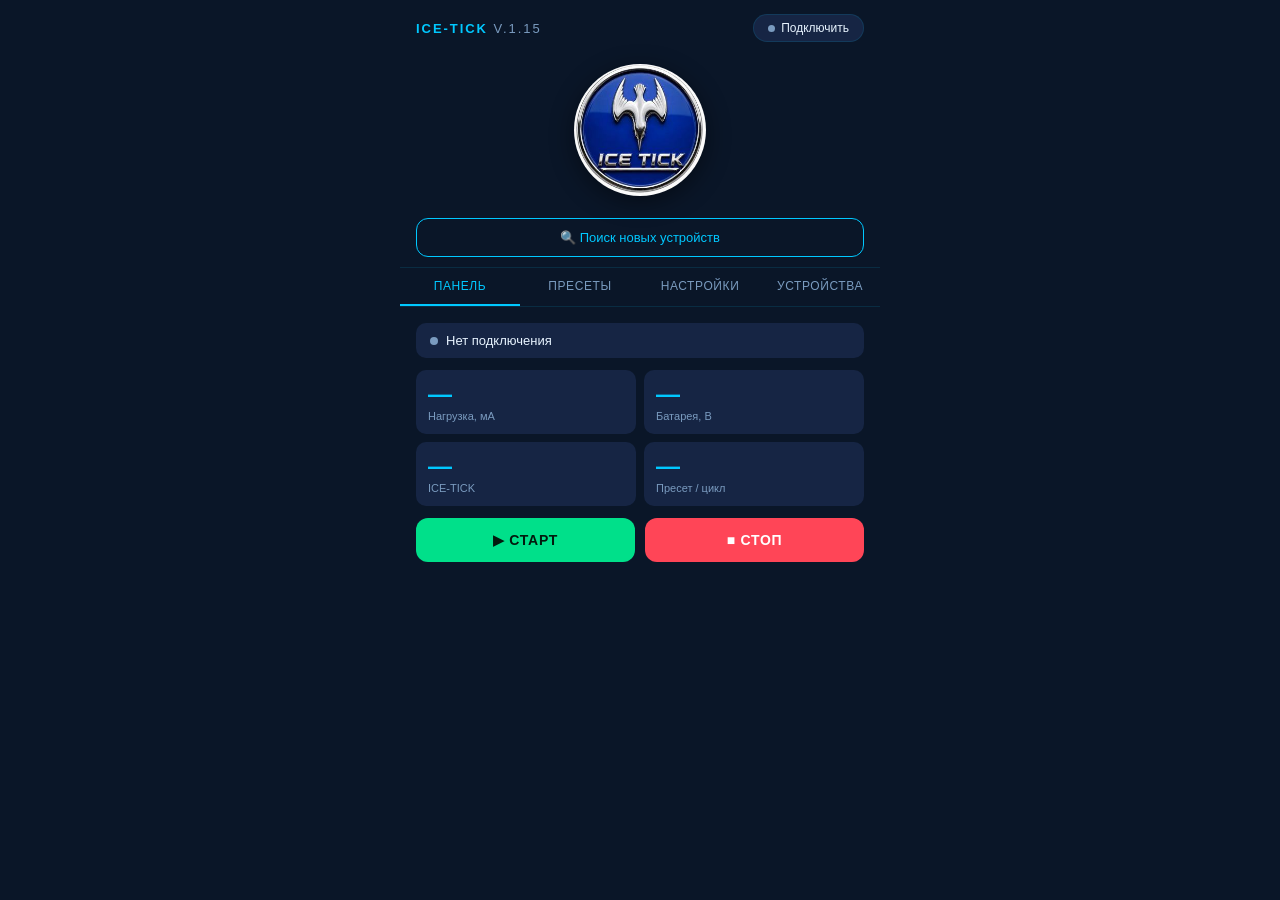
==== index.html @ 403b60bd "Add files via upload" ====
<!DOCTYPE html>
<html lang="ru">
<head>
<meta charset="UTF-8">
<meta name="viewport" content="width=device-width, initial-scale=1, maximum-scale=1, user-scalable=no">
<meta name="mobile-web-app-capable" content="yes">
<meta name="apple-mobile-web-app-capable" content="yes">
<meta name="theme-color" content="#0a1628">
<title>ICE-TICK V.1.15</title>
<style>
:root {
  --bg:      #0a1628; --bg2: #111f38; --bg3: #162544;
  --accent:  #00c8ff; --accent2: #0084aa;
  --green:   #00e08a; --red: #ff4557; --amber: #ffaa00;
  --text:    #e8f4ff; --text2: #7a9bbf; --border: rgba(0,200,255,0.12);
  --radius:  12px; --font: 'Helvetica Neue', Arial, sans-serif;
}
* { box-sizing: border-box; margin: 0; padding: 0; -webkit-tap-highlight-color: transparent; }
html, body { height: 100%; background: var(--bg); color: var(--text); font-family: var(--font); font-size: 15px; overflow: hidden; }
#app { display: flex; flex-direction: column; height: 100dvh; max-width: 480px; margin: 0 auto; }
#header { padding: 14px 16px 10px; border-bottom: 1px solid var(--border); flex-shrink: 0; }
#tabs { display: flex; border-bottom: 1px solid var(--border); flex-shrink: 0; }
#content { flex: 1; overflow-y: auto; -webkit-overflow-scrolling: touch; }
#content::-webkit-scrollbar { display: none; }

/* HEADER */
.header-row { display: flex; align-items: center; justify-content: space-between; }
.logo { font-size: 13px; font-weight: 700; letter-spacing: 0.15em; color: var(--accent); text-transform: uppercase; }
.logo span { color: var(--text2); font-weight: 400; }
#ble-btn {
  display: flex; align-items: center; gap: 6px;
  background: var(--bg3); border: 1px solid var(--border);
  border-radius: 20px; padding: 6px 14px;
  font-size: 12px; font-weight: 500; color: var(--text);
  cursor: pointer; transition: all .2s;
}
#ble-btn.connected { border-color: var(--green); color: var(--green); }
#ble-btn.scanning  { border-color: var(--amber); color: var(--amber); animation: pulse 1s infinite; }
.ble-dot { width: 7px; height: 7px; border-radius: 50%; background: var(--text2); flex-shrink: 0; }
#ble-btn.connected .ble-dot { background: var(--green); }
#ble-btn.scanning  .ble-dot { background: var(--amber); }
@keyframes pulse { 0%,100%{opacity:1} 50%{opacity:.5} }
/* Колонкой, а не в строку: знак должен стоять ПО ЦЕНТРУ, а кнопка поиска
   под ним во всю ширину. */
.device-row { margin-top: 8px; display: flex; flex-direction: column; align-items: stretch; gap: 10px; }

/* TABS */
.tab { flex: 1; padding: 11px 0; text-align: center; font-size: 12px; font-weight: 500; color: var(--text2); cursor: pointer; border-bottom: 2px solid transparent; transition: all .2s; text-transform: uppercase; letter-spacing: 0.05em; }
.tab.active { color: var(--accent); border-color: var(--accent); }

/* PAGES */
.page { display: none; padding: 16px; }
.page.active { display: block; }

/* CARDS */
.card { background: var(--bg2); border: 1px solid var(--border); border-radius: var(--radius); padding: 14px 16px; margin-bottom: 12px; }
.section-div { font-size: 11px; font-weight: 600; letter-spacing: 0.1em; text-transform: uppercase; color: var(--text2); margin: 16px 0 8px; }

/* TELEMETRY */
.tele-grid { display: grid; grid-template-columns: 1fr 1fr; gap: 8px; margin-bottom: 12px; }
.tele-cell { background: var(--bg3); border-radius: 10px; padding: 12px; }
.tele-val { font-size: 24px; font-weight: 600; color: var(--accent); line-height: 1; }
.tele-val.green { color: var(--green); }
.tele-val.red   { color: var(--red); }
.tele-val.amber { color: var(--amber); }
.tele-lbl { font-size: 11px; color: var(--text2); margin-top: 4px; }

/* STATUS BAR */
.status-bar { display: flex; align-items: center; gap: 8px; background: var(--bg3); border-radius: 10px; padding: 10px 14px; margin-bottom: 12px; }
.status-dot { width: 8px; height: 8px; border-radius: 50%; background: var(--text2); flex-shrink: 0; }
.status-dot.running    { background: var(--green); box-shadow: 0 0 6px var(--green); }
.status-dot.holding    { background: var(--accent); box-shadow: 0 0 6px var(--accent); }
.status-dot.stopped    { background: var(--red); }
.status-dot.overcurrent{ background: var(--amber); animation: pulse 0.6s infinite; }
.status-dot.reed       { background: var(--red); animation: pulse 0.4s infinite; }
/* Слой 7: рыба на крючке — кивок не играет, лежит внизу и слушает. */
.status-dot.bite       { background: var(--red); animation: pulse 0.5s infinite; }
#status-text  { font-size: 13px; font-weight: 500; flex: 1; }
/* Слой 4: слово "Activ" в паузе. Зелёный = детект поклёвки слушает прямо
   сейчас (поле bd=1 в телеметрии), серый = не слушает (ECO или пауза короче
   окна калибровки+фильтра). Решение принимает ПЛАТА, здесь только цвет. */
#status-text.bite-on  { color: var(--green); font-weight: 600; }
#status-text.bite-off { color: var(--text2); }
/* Эмблема. Картинка объявлена ОДИН раз фоном класса — два экземпляра на
   странице (крупный на экране подключения и мелкий в шапке) берут её отсюда,
   а не тащат base64 дважды. */
.emblem { background: url("[data-uri]") center/contain no-repeat;
          border-radius: 50%; flex-shrink: 0; }

/* Экран подключения: знак по центру. Он же кнопка поиска новых устройств —
   отсюда и курсор, и отклик на нажатие. */
#splash { text-align: center; padding: 14px 0 12px; }
#splash-logo { width: 132px; height: 132px; max-width: 46vw; margin: 0 auto;
               display: block; border: none; padding: 0; cursor: pointer;
               box-shadow: 0 6px 24px rgba(0,0,0,.45);
               transition: transform .12s, box-shadow .12s; }
#splash-logo:active { transform: scale(0.95); box-shadow: 0 3px 12px rgba(0,0,0,.5); }
#splash.hidden { display: none; }

/* После подключения знак переезжает в шапку и остаётся там на всех вкладках. */
#header-logo { width: 26px; height: 26px; margin-right: 8px; display: none; }
#header-logo.on { display: block; }
.logo-wrap { display: flex; align-items: center; min-width: 0; }
#status-preset{ font-size: 12px; color: var(--text2); }

/* BUTTONS */
.btn-row { display: grid; grid-template-columns: 1fr 1fr; gap: 10px; margin-bottom: 12px; }
.btn { padding: 14px; border-radius: var(--radius); border: none; font-size: 14px; font-weight: 600; letter-spacing: 0.05em; cursor: pointer; transition: opacity .15s, transform .1s; text-transform: uppercase; }
.btn:active { transform: scale(0.97); opacity: 0.85; }
.btn-start { background: var(--green); color: #031a0e; }
.btn-stop  { background: var(--red);   color: #fff; }
.btn-outline { background: transparent; border: 1px solid var(--border); color: var(--text); padding: 11px; border-radius: var(--radius); font-size: 13px; font-weight: 500; cursor: pointer; transition: all .2s; }
.btn-outline:active { background: var(--bg3); }
.btn-accent { border-color: var(--accent); color: var(--accent); }

/* BITE BANNER */
#bite-banner { display: none; background: var(--green); color: #031a0e; border-radius: var(--radius); padding: 14px 16px; margin-bottom: 12px; font-size: 15px; font-weight: 700; text-align: center; letter-spacing: 0.08em; text-transform: uppercase; animation: bite-flash 0.4s ease-out; }
#hook-banner { display: none; background: var(--red); color: #fff; border-radius: var(--radius); padding: 14px 16px; margin-bottom: 12px; font-size: 15px; font-weight: 700; text-align: center; letter-spacing: 0.08em; text-transform: uppercase; animation: bite-flash 0.4s ease-out; }
@keyframes bite-flash { 0%{transform:scale(1.05)} 100%{transform:scale(1)} }

/* PRESETS */
.preset-item { background: var(--bg3); border-radius: 10px; padding: 13px 14px; margin-bottom: 8px; border: 1px solid transparent; transition: border-color .2s; }
.preset-item.active-preset { border-color: var(--accent); }
.preset-header { display: flex; align-items: center; justify-content: space-between; margin-bottom: 8px; }
.preset-name  { font-size: 14px; font-weight: 500; }
.preset-cycles{ font-size: 12px; color: var(--text2); }
.preset-params{ display: grid; grid-template-columns: 1fr 1fr; gap: 4px 16px; }
.pp { font-size: 12px; color: var(--text2); }
.pp b { color: var(--text); font-weight: 500; }
.preset-actions { display: flex; gap: 8px; margin-top: 10px; }
.btn-sm { flex: 1; padding: 8px; border-radius: 8px; border: 1px solid var(--border); background: transparent; color: var(--text2); font-size: 12px; cursor: pointer; }
.btn-sm.danger { border-color: rgba(255,69,87,.3); color: var(--red); }
.add-preset-btn { width: 100%; padding: 13px; background: transparent; border: 1px dashed var(--border); border-radius: var(--radius); color: var(--text2); font-size: 13px; cursor: pointer; }

/* SETTINGS */
.set-row { display: flex; align-items: center; justify-content: space-between; padding: 10px 0; border-bottom: 1px solid var(--border); }
.set-row:last-child { border-bottom: none; }
.set-label { font-size: 13px; }
.set-sub { font-size: 11px; color: var(--text2); margin-top: 2px; }
.slider-row { padding: 8px 0; border-bottom: 1px solid var(--border); }
.slider-row:last-child { border-bottom: none; }
.slider-header { display: flex; justify-content: space-between; margin-bottom: 8px; }
.slider-name { font-size: 13px; }
.slider-val  { font-size: 13px; color: var(--accent); font-weight: 500; }
input[type=range] { -webkit-appearance: none; width: 100%; height: 4px; background: var(--bg3); border-radius: 2px; outline: none; cursor: pointer; }
input[type=range]::-webkit-slider-thumb { -webkit-appearance: none; width: 20px; height: 20px; border-radius: 50%; background: var(--accent); cursor: pointer; box-shadow: 0 0 0 3px rgba(0,200,255,.15); }

/* DUAL-THUMB SLIDER (диапазон качания) */
.dual-slider { position: relative; height: 28px; }
.dual-slider-track { position: absolute; top: 50%; left: 0; right: 0; height: 4px; background: var(--bg3); border-radius: 2px; transform: translateY(-50%); }
.dual-slider-fill { position: absolute; top: 50%; height: 4px; background: var(--accent); border-radius: 2px; transform: translateY(-50%); }
.dual-slider input[type=range] { position: absolute; top: 0; left: 0; width: 100%; height: 28px; margin: 0; background: transparent; pointer-events: none; }
.dual-slider input[type=range]::-webkit-slider-runnable-track { background: transparent; }
.dual-slider input[type=range]::-webkit-slider-thumb { pointer-events: auto; position: relative; }
.dual-slider input[type=range]::-moz-range-track { background: transparent; }
.dual-slider input[type=range]::-moz-range-thumb { pointer-events: auto; width: 20px; height: 20px; border-radius: 50%; background: var(--accent); cursor: pointer; box-shadow: 0 0 0 3px rgba(0,200,255,.15); border: none; }
.dual-slider-scale { display: flex; justify-content: space-between; font-size: 11px; color: var(--text2); margin-top: 4px; }

/* TOGGLE */
.toggle-wrap { position: relative; width: 44px; height: 26px; flex-shrink: 0; }
.toggle-wrap input { opacity: 0; width: 0; height: 0; position: absolute; }
.toggle-track { position: absolute; inset: 0; background: var(--bg3); border-radius: 13px; cursor: pointer; transition: background .2s; border: 1px solid var(--border); }
.toggle-wrap input:checked + .toggle-track { background: var(--accent2); border-color: var(--accent); }
.toggle-thumb { position: absolute; top: 3px; left: 3px; width: 18px; height: 18px; border-radius: 50%; background: var(--text2); transition: all .2s; pointer-events: none; }
.toggle-wrap input:checked ~ .toggle-thumb { transform: translateX(18px); background: var(--accent); }

/* INPUTS */
.text-input { background: var(--bg3); border: 1px solid var(--border); border-radius: 8px; padding: 8px 12px; color: var(--text); font-size: 13px; width: 100%; outline: none; transition: border-color .2s; }
.text-input:focus { border-color: var(--accent); }
.input-group { margin-bottom: 10px; }
.input-label { font-size: 12px; color: var(--text2); margin-bottom: 5px; }
.num-input { background: var(--bg3); border: 1px solid var(--border); border-radius: 8px; padding: 7px 10px; color: var(--text); font-size: 14px; font-weight: 500; width: 72px; text-align: center; outline: none; }
.num-input:focus { border-color: var(--accent); }

/* SPEED GRID */
.speed-grid { display: grid; grid-template-columns: repeat(5,1fr); gap: 6px; }
.speed-btn { padding: 9px 0; border-radius: 8px; border: 1px solid var(--border); background: var(--bg3); color: var(--text2); font-size: 13px; cursor: pointer; text-align: center; }
.speed-btn.sel { background: var(--accent2); border-color: var(--accent); color: var(--accent); }

/* HOLD MODE SWITCH */
.mode-switch { display: flex; border: 1px solid var(--border); border-radius: 8px; overflow: hidden; flex-shrink: 0; }
.mode-btn { padding: 7px 14px; font-size: 12px; font-weight: 500; border: none; cursor: pointer; transition: all .2s; background: var(--bg3); color: var(--text2); }
.mode-btn.active-eco    { background: var(--green); color: #031a0e; }
.mode-btn.active-active { background: var(--accent); color: #031a0e; }

/* MODAL */
#modal-backdrop { display: none; position: fixed; inset: 0; background: rgba(0,0,0,.7); z-index: 100; align-items: flex-end; }
#modal-backdrop.open { display: flex; }
#modal { background: var(--bg2); border-radius: 20px 20px 0 0; padding: 20px 16px 32px; width: 100%; max-width: 480px; margin: 0 auto; border-top: 1px solid var(--border); max-height: 90dvh; overflow-y: auto; }
.modal-title { font-size: 16px; font-weight: 600; margin-bottom: 16px; }
.modal-section { font-size: 11px; font-weight: 600; letter-spacing: 0.1em; text-transform: uppercase; color: var(--text2); margin: 14px 0 8px; }
.modal-row { display: flex; align-items: center; justify-content: space-between; margin-bottom: 10px; }
.modal-row label { font-size: 13px; color: var(--text2); }

/* DEVICES */
.device-card { background: var(--bg3); border-radius: 10px; padding: 13px 14px; margin-bottom: 8px; display: flex; align-items: center; justify-content: space-between; border: 1px solid transparent; }
.device-card.current { border-color: var(--green); }
.dev-name { font-size: 14px; font-weight: 500; }
.dev-sub  { font-size: 12px; color: var(--text2); margin-top: 2px; }
.dev-badge { font-size: 11px; padding: 3px 8px; border-radius: 4px; }
.dev-badge.ok  { background: rgba(0,224,138,.15); color: var(--green); }
.dev-badge.off { background: var(--bg2); color: var(--text2); }

/* Полоса прогресса обновления */
#ota-bar-track { height: 8px; background: var(--bg2); border-radius: 4px; overflow: hidden; }
#ota-bar { height: 100%; width: 0%; background: var(--accent); transition: width .2s; }

/* TOAST */
#toast { position: fixed; bottom: 24px; left: 50%; transform: translateX(-50%); background: var(--bg3); border: 1px solid var(--border); border-radius: 20px; padding: 10px 20px; font-size: 13px; color: var(--text); opacity: 0; transition: opacity .3s; pointer-events: none; z-index: 200; white-space: nowrap; }
#toast.show { opacity: 1; }
</style>
</head>
<body>
<div id="app">

  <div id="header">
    <div class="header-row">
      <div class="logo-wrap">
        <div id="header-logo" class="emblem"></div>
        <div class="logo">ICE-TICK <span>V.1.15</span></div>
      </div>
      <button id="ble-btn" onclick="bleToggle()">
        <div class="ble-dot"></div>
        <span id="ble-label">Подключить</span>
      </button>
    </div>
    <div class="device-row">
      <div id="splash">
        <button id="splash-logo" class="emblem" onclick="bleConnectTo('')"
                title="Поиск новых устройств" aria-label="Поиск новых устройств"></button>
      </div>
      <button id="scan-btn" class="btn-outline btn-accent" style="width:100%" onclick="bleConnectTo('')">🔍 Поиск новых устройств</button>
    </div>
  </div>

  <div id="tabs">
    <div class="tab active" onclick="showTab('dashboard')">Панель</div>
    <div class="tab" onclick="showTab('presets')">Пресеты</div>
    <div class="tab" onclick="showTab('settings')">Настройки</div>
    <div class="tab" onclick="showTab('devices')">Устройства</div>
  </div>

  <div id="content">

    <!-- ПАНЕЛЬ -->
    <div id="page-dashboard" class="page active">
      <div id="bite-banner">🎣 Поклёвка!</div>
      <div id="hook-banner">🐟 Рыба на крючке — подходите!</div>
      <div class="status-bar">
        <div class="status-dot" id="status-dot"></div>
        <span id="status-text">Нет подключения</span>
        <span id="status-preset"></span>
      </div>
      <div class="tele-grid">
        <div class="tele-cell"><div class="tele-val" id="t-current">—</div><div class="tele-lbl">Нагрузка, мА</div></div>
        <div class="tele-cell"><div class="tele-val" id="t-voltage">—</div><div class="tele-lbl">Батарея, В</div></div>
        <div class="tele-cell"><div class="tele-val" id="t-reed">—</div><div class="tele-lbl">ICE-TICK</div></div>
        <div class="tele-cell"><div class="tele-val" id="t-preset">—</div><div class="tele-lbl">Пресет / цикл</div></div>
      </div>
      <div class="btn-row">
        <button class="btn btn-start" onclick="sendStart()">▶ Старт</button>
        <button class="btn btn-stop"  onclick="sendStop()">■ Стоп</button>
      </div>
    </div>

    <!-- ПРЕСЕТЫ -->
    <div id="page-presets" class="page">
      <div class="btn-row" style="margin-bottom:4px">
        <button class="btn-outline btn-accent" onclick="importLure()">↑ Импорт .lure</button>
        <button class="btn-outline" onclick="exportLure()">↓ Экспорт .lure</button>
      </div>
      <div id="presets-owner-line" style="font-size:12px;text-align:center;margin:0 0 8px;display:none"></div>
      <div id="program-name-line" style="font-size:12px;color:var(--text2);text-align:center;margin:0 0 10px;display:none">Текущая программа: <b style="color:var(--text);font-weight:500" id="program-name-value"></b></div>
      <div id="preset-list"></div>
      <button class="add-preset-btn" id="add-preset-btn" onclick="addPreset()">+ Добавить пресет</button>
    </div>

    <!-- НАСТРОЙКИ -->
    <div id="page-settings" class="page">

      <div class="section-div">Режим ожидания в позиции 0°</div>
      <div class="card">
        <div class="set-row">
          <div>
            <div class="set-label">Режим ожидания</div>
            <div class="set-sub" id="hold-mode-desc">ECO — серво отключена, экономия АКБ</div>
          </div>
          <div class="mode-switch">
            <button class="mode-btn active-eco" id="btn-eco"    onclick="setHoldMode(0)">ECO</button>
            <button class="mode-btn"             id="btn-active" onclick="setHoldMode(1)">ACTIVE</button>
          </div>
        </div>
      </div>

      <div class="section-div">Определение поклёвки (ACTIVE режим)</div>
      <div class="card">
        <div class="slider-row">
          <div class="slider-header"><span class="slider-name">Чувствительность поклёвки</span><span class="slider-val" id="sv-bite">1</span></div>
          <input type="range" min="0" max="24" step="1" id="sl-bite" oninput="sliderUpdate('sl-bite','sv-bite','')">
          <div class="set-sub">0 — самая высокая чувствительность, 24 — самая низкая</div>
        </div>
        <div class="slider-row">
          <div class="slider-header"><span class="slider-name">Время поклёвки</span><span class="slider-val" id="sv-filter">0</span></div>
          <input type="range" min="0" max="5" step="1" id="sl-filter" oninput="sliderUpdate('sl-filter','sv-filter','')">
          <div class="set-sub">Насколько долго рыба должна держать приманку. 0 — мгновенно, 5 — дольше всех</div>
        </div>
      </div>

      <div class="section-div">Автоподсечка</div>
      <div class="card">
        <div class="set-row">
          <div><div class="set-label">Автоподсечка</div><div class="set-sub">Резкий рывок до упора вверх при поклёвке</div></div>
          <label class="toggle-wrap">
            <input type="checkbox" id="tog-strike" onchange="collectBiteSettings()">
            <div class="toggle-track"></div>
            <div class="toggle-thumb"></div>
          </label>
        </div>
      </div>

      <div class="section-div">Звук</div>
      <div class="card">
        <div class="set-row">
          <div><div class="set-label">Звук</div><div class="set-sub">Сигналы поклёвки и предупреждения</div></div>
          <label class="toggle-wrap">
            <input type="checkbox" id="tog-sound" onchange="onSoundToggle()">
            <div class="toggle-track"></div>
            <div class="toggle-thumb"></div>
          </label>
        </div>
      </div>

      <div class="section-div">Калибровка горизонта</div>
      <div class="card">
        <div class="set-row">
          <div>
            <div class="set-label">Автокалибровка по упорам</div>
            <div class="set-sub" id="cal-sub">состояние неизвестно</div>
          </div>
          <button class="btn-outline btn-accent" id="cal-btn" style="flex:none;width:120px" onclick="startCalibration()">Запустить</button>
        </div>
        <div class="set-sub" style="margin-top:8px">
          ICE-TICK сам находит оба механических упора корпуса и берёт середину
          между ними за горизонт. Программа должна быть остановлена, ICE-TICK
          на платформе, площадка свободна. Занимает около 15 секунд.
        </div>
      </div>

      <button class="btn btn-outline btn-accent" style="width:100%;margin-top:4px" onclick="sendBiteSettings()">Сохранить настройки</button>
    </div>

    <!-- УСТРОЙСТВА -->
    <div id="page-devices" class="page">
      <div class="section-div">Сохранённые устройства</div>
      <div id="device-list"></div>
      <div class="section-div">Добавить устройство</div>
      <div class="card">
        <div class="input-group"><div class="input-label">Имя устройства</div><input class="text-input" id="new-dev-name" placeholder="ICE-TICK-1" maxlength="31"></div>
        <div class="input-group"><div class="input-label">Метка (для удобства)</div><input class="text-input" id="new-dev-label" placeholder="Мой контроллер"></div>
        <button class="btn-outline btn-accent" style="width:100%;margin-top:4px" onclick="addDevice()">Добавить</button>
      </div>
      <div class="section-div">Обновление прошивки</div>
      <div class="card">
        <div class="set-sub" style="margin-bottom:10px">
          Файл <b>.bin</b> из Arduino IDE (Скетч → Экспорт скомпилированного
          двоичного файла). Удочка должна быть подключена и снята с подставки,
          аккумулятор заряжен. Программа остановится сама. Обновление занимает
          около минуты — не закрывай страницу и не уноси телефон.
        </div>
        <input type="file" id="ota-file" accept=".bin" style="display:none" onchange="otaPick(event)">
        <button class="btn-outline" style="width:100%" id="ota-btn"
                onclick="otaClick()">Выбрать файл прошивки</button>
        <div id="ota-progress" style="display:none;margin-top:12px">
          <div id="ota-bar-track"><div id="ota-bar"></div></div>
          <div class="set-sub" id="ota-text" style="margin-top:6px">—</div>
        </div>
        <div class="set-sub" style="margin-top:10px;opacity:.6;font-size:12px">
          Запасной путь, если здесь не пошло:
          <a href="https://gb88.github.io/BLEOTA/" target="_blank">страница библиотеки</a>.
          Там нужно сначала отключиться здесь.
        </div>
      </div>

      <div class="section-div">Переименовать подключённое</div>
      <div class="card">
        <div class="input-group"><div class="input-label">Новое имя устройства</div><input class="text-input" id="rename-input" placeholder="ICE-TICK-1" maxlength="31"></div>
        <button class="btn-outline" style="width:100%;margin-top:4px" onclick="renameDevice()">Переименовать</button>
      </div>
    </div>

  </div>
</div>

<!-- MODAL PRESET -->
<div id="modal-backdrop" onclick="closeModal(event)">
<div id="modal">
  <div class="modal-title" id="modal-title">Пресет</div>
  <div class="input-group"><div class="input-label">Название</div><input class="text-input" id="m-name" placeholder="Стандарт"></div>
  <div class="modal-section">Диапазон качания</div>
  <div class="slider-row" style="margin-bottom:14px">
    <div class="slider-header">
      <span class="slider-name">Угол площадки, °</span>
      <span class="slider-val"><span id="mv-da">-45°</span> … <span id="mv-ua">+45°</span></span>
    </div>
    <div class="dual-slider">
      <div class="dual-slider-track"></div>
      <div class="dual-slider-fill" id="dual-fill"></div>
      <input type="range" min="-65" max="65" step="1" id="m-da" value="-45"
        oninput="onDownAngleChange()" onpointerdown="bringToFront('m-da')">
      <input type="range" min="-65" max="65" step="1" id="m-ua" value="45"
        oninput="onUpAngleChange()" onpointerdown="bringToFront('m-ua')">
    </div>
    <div class="dual-slider-scale"><span>−65°</span><span>0°</span><span>+65°</span></div>
  </div>
  <div class="modal-section">Верх (подъём)</div>
  <div class="modal-row"><label>Скорость</label><div class="speed-grid" id="sg-up"></div></div>
  <div class="modal-row"><label>Пауза, мс</label><input class="num-input" id="m-up" type="number" min="0" max="5000" value="200"></div>
  <div class="modal-section">Низ (опускание)</div>
  <div class="modal-row"><label>Скорость</label><div class="speed-grid" id="sg-down"></div></div>
  <div class="modal-row"><label>Пауза, мс</label><input class="num-input" id="m-dp" type="number" min="0" max="10000" value="3000"></div>
  <div class="modal-section">Цикличность</div>
  <div class="modal-row"><label>Циклов в пресете</label><input class="num-input" id="m-cy" type="number" min="1" max="999" value="20"></div>
  <div style="display:flex;gap:10px;margin-top:18px">
    <button class="btn-outline" style="flex:1;padding:12px;border-radius:10px" onclick="closeModal()">Отмена</button>
    <button class="btn btn-start" style="flex:2;border-radius:10px" onclick="savePreset()">Сохранить</button>
  </div>
</div>
</div>

<div id="toast"></div>
<input type="file" id="file-input" accept=".lure,.json" style="display:none" onchange="onFileLoad(event)">

<script>
// ── КОНСТАНТЫ BLE (совпадают с прошивкой v5) ──
const BLE_SERVICE   = '12345678-1234-1234-1234-123456789abc';
const BLE_CMD       = '12345678-1234-1234-1234-123456789001';
const BLE_TELEMETRY = '12345678-1234-1234-1234-123456789002';
const BLE_STATUS    = '12345678-1234-1234-1234-123456789003';
// Сервис обновления. Живёт на ТОМ ЖЕ сервере, что и наш, поэтому отдельное
// подключение не нужно: оба сервиса берутся из одного соединения. UUID
// стандартный (Espressif ble_ota), его поднимает библиотека BLEOTA в прошивке.
const BLE_OTA_SVC   = '00008018-0000-1000-8000-00805f9b34fb';
const BLE_OTA_FW    = '00008020-0000-1000-8000-00805f9b34fb';  // сырые байты
const BLE_OTA_CMD   = '00008022-0000-1000-8000-00805f9b34fb';  // команды

// Названия состояний (совпадают с enum DeviceState в v5)
const STATE_NAMES = [
  'Ожидание',   // 0 ST_IDLE
  'Подъём',     // 1 ST_MOVE_UP
  'Activ ↑',    // 2 ST_PAUSE_UP — слово красится по полю bd
  'Спуск',      // 3 ST_MOVE_DOWN
  'Activ ↓',    // 4 ST_PAUSE_DOWN — слово красится по полю bd
  'Удержание',  // 5 ST_HOLDING
  'Перегруз',   // 6 ST_OVERCURRENT
  'Не на платформе', // 7 ST_REED_WAIT — снят с платформы, работа приостановлена
  'Подсечка ↑', // 8 ST_STRIKE_UP
  'Подсечка ↓', // 9 ST_STRIKE_DOWN
  'Калибровка', // 10 ST_CALIBRATE
  'Опора ↑',    // 11 ST_REF_TOP  — замер спокойного тока вверху
  'Опора ↓',    // 12 ST_REF_BOT  — то же внизу
  'Проверка',   // 13 ST_HOOK_WATCH — слушаем верх после подсечки
  'РЫБА!',      // 14 ST_HOOK_HOLD  — засеклась, лежим внизу и зовём
  'Обновление'  // 15 ST_OTA        — идёт прошивка по воздуху
];
const STATE_CLASS = [
  '', 'running','running','running','running',
  'holding','overcurrent','reed','running','running',
  'holding','holding','holding','running','bite','running'
];

// ── STATE ──
let bleDevice = null, charCmd = null, charTele = null, charStat = null;
let charOtaFw = null, charOtaCmd = null;   // каналы обновления, null на старой прошивке
let lastVoltage = 0;   // последнее напряжение из телеметрии — для ворот обновления
let connected = false;
// Пресеты — свойство КОНКРЕТНОГО кивка, а не телефона. presetsOwner помнит,
// с какого устройства получен текущий список: без этого при нескольких удочках
// «Старт» молча запишет программу одной поверх другой.
let presetsOwner = null;
let presets   = JSON.parse(localStorage.getItem('presets_v6') || '[]');
const MAX_PRESETS = 16; // должно совпадать с MAX_PRESETS в прошивке
let programName = localStorage.getItem('programName_v6') || '';
let devices   = JSON.parse(localStorage.getItem('devices') || '[]');
let biteSettings = {
  holdMode: 1,
  biteThresholdMA: 10, biteFilterMs: 100,
  autoStrike: false
};
let soundOn = true;   // звук зуммера (поле "sd" в get_config/set_sound)
let editingIndex = -1, upSpeed = 2, downSpeed = 2;

// ── INIT ──
window.onload = () => {
  renderDevices();
  renderPresets();
  updatePresetsOwnerLine();   // после перезагрузки страницы привязки нет
  applyBiteSettingsToUI();
  buildSpeedGrid('sg-up',   v => { upSpeed = v;   setSpeedGrid('sg-up', v); });
  buildSpeedGrid('sg-down', v => { downSpeed = v; setSpeedGrid('sg-down', v); });
};

// ── TABS ──
function showTab(name) {
  ['dashboard','presets','settings','devices'].forEach((n, i) => {
    document.querySelectorAll('.tab')[i].classList.toggle('active', n === name);
    document.getElementById('page-' + n).classList.toggle('active', n === name);
  });
}

// ── BLE ──
async function bleToggle() {
  if (connected) { bleDisconnect(); return; }
  bleConnectTo('');   // без фильтра — показать все видимые устройства
}

// Подключение. filterName пустой → «Поиск новых устройств» (все видимые);
// filterName задан → окно выбора отфильтровано на конкретную удочку (клик по
// сохранённому устройству). Если уже подключены к другому — молча рвём связь
// перед переключением (одно активное соединение за раз).
async function bleConnectTo(filterName) {
  if (!navigator.bluetooth) { toast('Web Bluetooth не поддерживается. Используй Chrome.'); return; }
  if (connected) bleDisconnect();
  setBleUI('scanning', 'Поиск...');
  try {
    // BLE_OTA_SVC обязан быть в optionalServices: без этого браузер не пустит
    // к сервису обновления, даже если прибор его отдаёт.
    const opts = { filters: [{ services: [BLE_SERVICE] }],
                   optionalServices: [BLE_SERVICE, BLE_OTA_SVC] };
    if (filterName) opts.filters.unshift({ name: filterName });

    bleDevice = await navigator.bluetooth.requestDevice(opts);
    bleDevice.addEventListener('gattserverdisconnected', onDisconnected);
    const server = await bleDevice.gatt.connect();
    const svc    = await server.getPrimaryService(BLE_SERVICE);
    charCmd  = await svc.getCharacteristic(BLE_CMD);
    charTele = await svc.getCharacteristic(BLE_TELEMETRY);
    charStat = await svc.getCharacteristic(BLE_STATUS);

    await charTele.startNotifications();
    charTele.addEventListener('characteristicvaluechanged', onTelemetry);
    await charStat.startNotifications();
    charStat.addEventListener('characteristicvaluechanged', onStatus);

    // Каналы обновления — из этого же соединения. На прошивке без OTA их нет,
    // и это не ошибка подключения: просто кнопка обновления скажет, что нужна
    // прошивка посвежее.
    try {
      const otaSvc = await server.getPrimaryService(BLE_OTA_SVC);
      charOtaFw  = await otaSvc.getCharacteristic(BLE_OTA_FW);
      charOtaCmd = await otaSvc.getCharacteristic(BLE_OTA_CMD);
      await charOtaCmd.startNotifications();
      charOtaCmd.addEventListener('characteristicvaluechanged', onOtaCmdNotify);
      await charOtaFw.startNotifications();
      charOtaFw.addEventListener('characteristicvaluechanged', onOtaFwNotify);
    } catch(_) { charOtaFw = null; charOtaCmd = null; }

    connected = true;
    setBleUI('connected', bleDevice.name || 'Подключено');
    updateDeviceLabel(bleDevice.name);
    toast('Подключено: ' + bleDevice.name);

    const configPromise = waitForStatus(d => d.ev === 'config', 2000);
    await sendCmd({ cmd: 'get_config' });
    await sendCmd({ cmd: 'get_trim' });     // Слой 6: текущая поправка и размах
    await configPromise;   // не блокируем жёстко, просто пропускаем вперёд

    // Программу читаем при КАЖДОМ подключении. Источник правды — кивок:
    // у каждого своё имя и своя программа, телефон лишь показывает ту, что
    // сейчас на связи. Держать на экране список от другой удочки нельзя —
    // «Старт» записал бы его поверх программы этой.
    const name = bleDevice.name || '';
    const remote = await fetchProgramFromDevice();
    if (remote === null) {
      // Ответа не дождались. Старый список мог прийти с другого кивка —
      // чистим, чтобы его нельзя было случайно отправить сюда.
      presets = []; presetsOwner = null;
      savePresetsLocal(); renderPresets(); updatePresetsOwnerLine();
      toast('Не удалось прочитать программу — переподключись');
    } else {
      presets = remote; presetsOwner = name;
      savePresetsLocal(); renderPresets(); updatePresetsOwnerLine();
      toast(remote.length
        ? ('Программа с «' + name + '»: ' + remote.length + ' пресетов')
        : ('На «' + name + '» программы нет — создай пресеты и нажми Старт'));
    }

  } catch(e) {
    setBleUI('', 'Подключить');
    if (!e.message.includes('cancelled')) toast('Ошибка: ' + e.message);
  }
}

function bleDisconnect() {
  updatePresetsOwnerLine();
  if (bleDevice && bleDevice.gatt.connected) bleDevice.gatt.disconnect();
  onDisconnected();
}

function onDisconnected() {
  connected = false; bleDevice = null; charCmd = null;
  charOtaFw = null; charOtaCmd = null;
  if (otaBusy) otaAbortReq = true;   // связь пропала посреди обновления
  setBleUI('', 'Подключить');
  setStatus('', 'Нет подключения', '');
  toast('Отключено');
}

function setBleUI(cls, label) {
  const btn = document.getElementById('ble-btn');
  btn.className = '';
  btn.id = 'ble-btn';
  if (cls) btn.classList.add(cls);
  document.getElementById('ble-label').textContent = label;
  // Заставка живёт только до подключения: как только связь есть, место
  // на экране отдаётся телеметрии.
  // Знак живёт в одном из двух мест: крупно по центру, пока связи нет, и мелко
  // в шапке, когда подключились. В шапке он остаётся на всех вкладках, потому
  // что шапка общая для всего приложения.
  const on = (cls === 'connected');
  document.getElementById('splash').classList.toggle('hidden', on);
  document.getElementById('header-logo').classList.toggle('on', on);
}

// ── BLE SEND ──
async function sendCmd(obj) {
  if (!charCmd) { toast('Нет подключения'); return; }
  try {
    await charCmd.writeValue(new TextEncoder().encode(JSON.stringify(obj)));
  } catch(e) { toast('Ошибка: ' + e.message); }
}

// Список на экране принадлежит кивку presetsOwner. Если подключён другой —
// отправлять нельзя: «Старт» затёр бы его программу чужой.
function presetsMatchDevice() {
  const name = bleDevice && bleDevice.name ? bleDevice.name : null;
  if (!connected || !name) { toast('Нет подключения'); return false; }
  if (presetsOwner !== name) {
    toast('Список не от «' + name + '» — переподключись, чтобы прочитать его программу');
    return false;
  }
  return true;
}

async function sendStart() {
  if (!presetsMatchDevice()) return;
  if (presets.length === 0) { toast('Добавь хотя бы один пресет'); return; }
  await sendProgram();
  await sendCmd({ cmd: 'start' });
}

async function sendStop()    { await sendCmd({ cmd: 'stop' }); }
async function sendProgram() {
  // Один пресет за одну BLE-запись: одна большая set_program легко превышает
  // жёсткий предел протокола ATT (512 байт) уже на 6 пресетах.
  await sendCmd({ cmd: 'set_program_begin', count: presets.length });
  for (const p of presets) {
    await sendCmd({ cmd: 'set_program_add',
      nm: p.name, ua: p.upAngle, us: p.upSpeed, up: p.upPause,
      da: p.downAngle, ds: p.downSpeed, dp: p.downPause, cy: p.cycles
    });
  }
  await sendCmd({ cmd: 'set_program_end' });
}

// ---------- Слой 6: калибровка горизонта ----------
function calSetSub(t) { document.getElementById('cal-sub').textContent = t; }

function calBusy(on) {
  const b = document.getElementById('cal-btn');
  b.disabled = on;
  b.textContent = on ? 'Идёт…' : 'Запустить';
}

function calErrText(code) {
  return ({
    stop_not_found:    'упор не найден — проверь качалку и свободу хода',
    no_backoff:        'не удалось отойти от упора',
    span_out_of_range: 'размах вне допуска — механика собрана неверно',
    timeout:           'не уложились по времени',
    aborted:           'прервано (ICE-TICK не на платформе)'
  })[code] || code || 'неизвестно';
}

function applyTrim(d) {
  if (d.sp !== undefined && d.wl !== undefined && !d.err) {
    calSetSub(d.sp ? ('поправка ' + d.tr + '°, размах ' + d.sp + '°, предел ±' + d.wl + '°')
                   : 'не калибровано (поправка ' + d.tr + '°)');
  }
}

async function startCalibration() {
  if (!connected) { toast('Сначала подключись'); return; }
  calBusy(true); calSetSub('запуск…');
  await sendCmd({ cmd: 'calibrate' });
}

async function sendBiteSettings() {
  collectBiteSettings();
  await sendCmd({ cmd: 'set_bite',
    hm: biteSettings.holdMode,   bt: biteSettings.biteThresholdMA,
    bf: biteSettings.biteFilterMs, as: biteSettings.autoStrike,
  });
  toast('Настройки сохранены');
}

async function renameDevice() {
  const name = document.getElementById('rename-input').value.trim();
  if (!name) { toast('Введи новое имя'); return; }
  await sendCmd({ cmd: 'set_name', name });
  toast('Имя сохранено. Переподключись.');
}

// ── BLE RECEIVE ──
function onTelemetry(e) {
  try {
    const d = JSON.parse(new TextDecoder().decode(e.target.value));
    const cur = d.t ?? 0, vol = parseFloat(d.v) || 0;
    lastVoltage = vol;
    const st  = d.st ?? 0, pr = d.pr ?? 0, cy = d.cy ?? 0, rd = d.rd ?? 0;
    // Слой 4: bd — слушает ли детект поклёвки прямо сейчас (решает плата, не мы).
    // По нему красится слово «Activ» в строке состояния.
    const bd = d.bd ?? 0;

    // Датчик тока не ответил при старте платы (поле sn). Показываем это прямо
    // в ячейке нагрузки: голый модуль на проверке и отвалившийся датчик в поле
    // выглядят одинаково понятно, а не как вечный ноль.
    const sn = d.sn ?? 1;
    if (sn) setElText('t-current', cur, cur > 800 ? 'red' : cur > 300 ? 'amber' : 'green');
    else    setElText('t-current', 'нет датчика', 'red');
    setElText('t-voltage', vol.toFixed(2), vol < 3.3 ? 'red' : vol < 3.6 ? 'amber' : 'green');
    setElText('t-reed',   rd ? 'ON' : 'OFF', rd ? 'green' : 'red');
    setElText('t-preset', (pr+1) + ' / ' + (cy+1));
    setStatus(STATE_CLASS[st] || '', STATE_NAMES[st] || '?', presets[pr]?.name || '', st, bd);
    // Слой 7: плашка «рыба на крючке» живёт ровно столько, сколько плата
    // сидит в ST_HOOK_HOLD (14). Телеметрия — источник правды: так плашка
    // сама пропадёт и после «рыба сошла», и после «Стоп», и после геркона.
    showHook(st === 14);
  } catch(_) {}
}

function onStatus(e) {
  try {
    const d = JSON.parse(new TextDecoder().decode(e.target.value));
    const ev = d.ev || '';
    if (ev === 'bite') { showBite(); return; }
    if (ev === 'ota' || ev === 'ota_info') console.log('[OTA]', JSON.stringify(d));
    // --- Слой 7: результат проверки после подсечки ---
    if (ev === 'hook') {
      if (d.d === 'confirmed')    { showHook(true);  toast('🐟 Рыба на крючке!'); }
      else if (d.d === 'holding') { showHook(true);  toast('🐟 Рыба ещё сидит'); }
      else if (d.d === 'lost')    { showHook(false); }
      return;
    }
    if (ev === 'overcurrent')      toast('⚠️ Перегруз! ' + (d.d || ''));
    if (ev === 'battery_low')      toast('🔋 Батарея садится');
    if (ev === 'battery_critical') toast('🔋 Критический заряд!');
    if (ev === 'config')           applyRemoteConfig(d);
    // --- Слой 6: калибровка ---
    if (ev === 'cal_started') { calBusy(true); calSetSub('идёт калибровка…'); return; }
    if (ev === 'cal_progress') {
      calSetSub((d.ph === 'up' ? 'верхний упор' : 'нижний упор') +
                ': ' + d.an + '° · ' + d.ma + ' мА');
      return;
    }
    if (ev === 'cal_result') {
      calBusy(false);
      applyTrim(d);
      if (d.ok) { calSetSub('готово · поправка ' + d.tr + '°, размах ' + d.sp + '°, предел ±' + d.wl + '°');
                  toast('Калибровка выполнена'); }
      else      { calSetSub('ошибка: ' + calErrText(d.err)); toast('Калибровка не удалась'); }
      return;
    }
    if (ev === 'trim')       { applyTrim(d); return; }
    if (ev === 'trim_saved') { toast('Поправка сохранена'); return; }
    // Итог паузы и снимки предыстории — служебные события отладочной сборки,
    // в пользовательском приложении просто игнорируем.
    if (ev === 'pause' || ev === 'snap') return;
    if (ev === 'program')          applyRemoteProgram(d);   // старый формат — на случай старой прошивки
    // Раздаём ответ всем, кто ждёт конкретное событие (см. waitForStatus) —
    // нужно для последовательного чтения программы по одному пресету.
    for (let i = statusWaiters.length - 1; i >= 0; i--) {
      const w = statusWaiters[i];
      if (w.matchFn(d)) {
        clearTimeout(w.timer);
        statusWaiters.splice(i, 1);
        w.resolve(d);
      }
    }
  } catch(_) {}
}

// Ждём конкретный BLE-notify ответ (по условию matchFn), с таймаутом на
// случай обрыва связи/отсутствия ответа — тогда просто резолвится в null.
let statusWaiters = [];
function waitForStatus(matchFn, timeoutMs = 3000) {
  return new Promise((resolve) => {
    const timer = setTimeout(() => {
      const idx = statusWaiters.findIndex(w => w.resolve === resolve);
      if (idx >= 0) statusWaiters.splice(idx, 1);
      resolve(null);
    }, timeoutMs);
    statusWaiters.push({ matchFn, resolve, timer });
  });
}

// Читаем сохранённую на плате программу по одному пресету за раз — обход
// того же лимита BLE ATT (512 байт), только в обратную сторону (notify
// вообще не поддерживает "длинную" передачу). Возвращает null при обрыве/
// таймауте (тогда вызывающий код просто не подгружает программу).
async function fetchProgramFromDevice() {
  const metaPromise = waitForStatus(d => d.ev === 'program_meta');
  await sendCmd({ cmd: 'get_program' });
  const meta = await metaPromise;
  if (!meta || typeof meta.count !== 'number' || meta.count === 0) return meta ? [] : null;
  const result = [];
  for (let i = 0; i < meta.count; i++) {
    const presetPromise = waitForStatus(d => d.ev === 'preset' && d.idx === i);
    await sendCmd({ cmd: 'get_preset', idx: i });
    const p = await presetPromise;
    if (!p) return null;   // не дождались ответа — не подгружаем частично
    result.push({
      name: p.nm || 'пресет', upAngle: p.ua ?? 45, upSpeed: p.us ?? 2,
      upPause: p.up ?? 200, downAngle: p.da ?? 0, downSpeed: p.ds ?? 2,
      downPause: p.dp ?? 50, cycles: p.cy ?? 10
    });
  }
  return result;
}

function applyRemoteConfig(d) {
  if (d.nm) document.getElementById('rename-input').value = d.nm;
  biteSettings.holdMode        = d.hm ?? biteSettings.holdMode;
  biteSettings.biteThresholdMA = d.bt ?? biteSettings.biteThresholdMA;
  biteSettings.biteFilterMs    = d.bf ?? biteSettings.biteFilterMs;
  biteSettings.autoStrike      = d.as ?? biteSettings.autoStrike;
  if (d.sd !== undefined) soundOn = d.sd;
  applyBiteSettingsToUI();
}

// Старый формат ответа get_program (весь массив одним "program") — оставлен
// на случай подключения к более старой прошивке, которая ещё им отвечает.
function applyRemoteProgram(d) {
  if (!d.presets || d.presets.length === 0) return;
  if (presets.length === 0) {
    presets = d.presets.map(p => ({
      name: p.nm||'пресет', upAngle: p.ua||45, upSpeed: p.us||2,
      upPause: p.up||200, downAngle: p.da||0, downSpeed: p.ds||2,
      downPause: p.dp||50, cycles: p.cy||10
    }));
    savePresetsLocal();
    toast('Программа загружена с контроллера');
  }
  renderPresets();
}

// ── PRESETS ──
function savePresetsLocal() { localStorage.setItem('presets_v6', JSON.stringify(presets)); }

// Чья программа сейчас на экране. При нескольких удочках это должно быть
// видно глазами, а не держаться в памяти.
function updatePresetsOwnerLine() {
  const el = document.getElementById('presets-owner-line');
  if (!el) return;
  if (presetsOwner) {
    el.innerHTML = 'Программа устройства <b style="font-weight:600">' + presetsOwner + '</b>';
    el.style.color = 'var(--text2)';
    el.style.display = 'block';
  } else if (presets.length) {
    el.textContent = 'Список не привязан к устройству — подключись, чтобы прочитать его программу';
    el.style.color = 'var(--amber)';
    el.style.display = 'block';
  } else {
    el.style.display = 'none';
  }
}
function setProgramName(name) {
  programName = name || '';
  if (programName) localStorage.setItem('programName_v6', programName);
  else localStorage.removeItem('programName_v6');
  renderProgramName();
}
function renderProgramName() {
  const line = document.getElementById('program-name-line');
  if (!line) return;
  if (programName) {
    document.getElementById('program-name-value').textContent = programName;
    line.style.display = 'block';
  } else {
    line.style.display = 'none';
  }
}

function renderPresets() {
  renderProgramName();
  const el = document.getElementById('preset-list');
  if (!presets.length) {
    el.innerHTML = '<p style="color:var(--text2);font-size:13px;text-align:center;padding:20px 0">Нет пресетов — нажми «+ Добавить»</p>';
    updateAddPresetBtn();
    return;
  }
  el.innerHTML = presets.map((p, i) => `
    <div class="preset-item">
      <div class="preset-header">
        <span class="preset-name">${p.name}</span>
        <span class="preset-cycles">${p.cycles} цикл.</span>
      </div>
      <div class="preset-params">
        <div class="pp">Вверх: <b>${p.upAngle}°</b></div>
        <div class="pp">Вниз: <b>${p.downAngle}°</b></div>
        <div class="pp">Скор. ↑: <b>${speedLabel(p.upSpeed)}</b></div>
        <div class="pp">Скор. ↓: <b>${speedLabel(p.downSpeed)}</b></div>
        <div class="pp">Пауза ↑: <b>${p.upPause} мс</b></div>
        <div class="pp">Пауза ↓: <b>${p.downPause} мс</b></div>
      </div>
      <div class="preset-actions">
        ${i > 0 ? `<button class="btn-sm" onclick="movePreset(${i},-1)">↑</button>` : ''}
        ${i < presets.length-1 ? `<button class="btn-sm" onclick="movePreset(${i},1)">↓</button>` : ''}
        <button class="btn-sm" onclick="editPreset(${i})" style="flex:2">Изменить</button>
        <button class="btn-sm danger" onclick="deletePreset(${i})">Удалить</button>
      </div>
    </div>`).join('');
  updateAddPresetBtn();
}

function updateAddPresetBtn() {
  const btn = document.getElementById('add-preset-btn');
  if (!btn) return;
  const atLimit = presets.length >= MAX_PRESETS;
  btn.textContent = atLimit ? `Достигнут максимум (${MAX_PRESETS})` : '+ Добавить пресет';
  btn.style.opacity = atLimit ? '0.5' : '1';
  btn.style.cursor = atLimit ? 'default' : 'pointer';
}

function speedLabel(s) { return ['','Очень медл.','Медленно','Средне','Быстро','Очень быстро'][s]||s; }

function addPreset() {
  if (presets.length >= MAX_PRESETS) { toast('Максимум ' + MAX_PRESETS + ' пресетов'); return; }
  editingIndex = -1;
  document.getElementById('modal-title').textContent = 'Новый пресет';
  document.getElementById('m-name').value = 'Пресет ' + (presets.length + 1);
  document.getElementById('m-ua').value = 45;
  document.getElementById('m-up').value = 200;
  document.getElementById('m-da').value = -45;
  document.getElementById('m-dp').value = 3000;
  document.getElementById('m-cy').value = 20;
  syncRangeDisplay();
  upSpeed = 2; downSpeed = 2;
  setSpeedGrid('sg-up', 2); setSpeedGrid('sg-down', 2);
  document.getElementById('modal-backdrop').classList.add('open');
}

function editPreset(i) {
  editingIndex = i; const p = presets[i];
  document.getElementById('modal-title').textContent = 'Изменить пресет';
  document.getElementById('m-name').value = p.name;
  document.getElementById('m-ua').value  = p.upAngle;
  document.getElementById('m-up').value  = p.upPause;
  document.getElementById('m-da').value  = p.downAngle;
  document.getElementById('m-dp').value  = p.downPause;
  document.getElementById('m-cy').value  = p.cycles;
  syncRangeDisplay();
  upSpeed = p.upSpeed; downSpeed = p.downSpeed;
  setSpeedGrid('sg-up', p.upSpeed); setSpeedGrid('sg-down', p.downSpeed);
  document.getElementById('modal-backdrop').classList.add('open');
}

function updAngle(sid, vid) {
  const v = parseInt(document.getElementById(sid).value) || 0;
  document.getElementById(vid).textContent = (v > 0 ? '+' : '') + v + '°';
}

// Диапазон качания -65..+65: два бегунка одного слайдера, минимум 1° между ними.
// 65 — ШКАЛА ВВОДА (ANGLE_RANGE_MAX в прошивке). Физический ход у прибора на
// градус уже, ±64: упёршись в стопор, площадка не прогибается под рыбой и
// поклёвку в крайнем положении нечем нагрузить. Лишний градус, как и меньший
// ход на конкретном экземпляре, тихо срежет platformToServo().
// Каждый бегунок отталкивает другой, если их сближают ближе минимума —
// пересечь друг друга физически нельзя, в отличие от старой схемы с
// раздельными шкалами и "прыгающим" максимумом.
function onUpAngleChange() {
  const upEl = document.getElementById('m-ua');
  const downEl = document.getElementById('m-da');
  let up = parseInt(upEl.value);
  if (parseInt(downEl.value) > up - 1) downEl.value = up - 1;
  syncRangeDisplay();
}
function onDownAngleChange() {
  const upEl = document.getElementById('m-ua');
  const downEl = document.getElementById('m-da');
  let down = parseInt(downEl.value);
  if (parseInt(upEl.value) < down + 1) upEl.value = down + 1;
  syncRangeDisplay();
}
function syncRangeDisplay() {
  updAngle('m-ua','mv-ua'); updAngle('m-da','mv-da');
  updateDualFill();
}
function updateDualFill() {
  const min = -65, max = 65;
  const da = parseInt(document.getElementById('m-da').value) || 0;
  const ua = parseInt(document.getElementById('m-ua').value) || 0;
  const pctDown = (da - min) / (max - min) * 100;
  const pctUp   = (ua - min) / (max - min) * 100;
  const fill = document.getElementById('dual-fill');
  fill.style.left  = pctDown + '%';
  fill.style.width = (pctUp - pctDown) + '%';
}
// Поднимаем "наверх" тот бегунок, который трогают — иначе на близких
// значениях один бегунок может перекрыть другой и не даст его схватить.
function bringToFront(id) {
  document.getElementById('m-ua').style.zIndex = (id === 'm-ua') ? 2 : 1;
  document.getElementById('m-da').style.zIndex = (id === 'm-da') ? 2 : 1;
}

function savePreset() {
  const ua = parseInt(document.getElementById('m-ua').value);
  const da = parseInt(document.getElementById('m-da').value);
  const p = {
    name: document.getElementById('m-name').value.trim() || 'пресет',
    upAngle:   Number.isNaN(ua) ? 0 : ua,
    upSpeed, upPause: parseInt(document.getElementById('m-up').value) || 200,
    downAngle: Number.isNaN(da) ? 0 : da,
    downSpeed, downPause: parseInt(document.getElementById('m-dp').value) || 50,
    cycles:    parseInt(document.getElementById('m-cy').value) || 10,
  };
  if (editingIndex === -1) presets.push(p); else presets[editingIndex] = p;
  savePresetsLocal(); renderPresets(); closeModal(); toast('Пресет сохранён');
}

function deletePreset(i) { presets.splice(i,1); savePresetsLocal(); renderPresets(); }
function movePreset(i, dir) {
  const j = i+dir;
  if (j < 0 || j >= presets.length) return;
  [presets[i], presets[j]] = [presets[j], presets[i]];
  savePresetsLocal(); renderPresets();
}
function closeModal(e) {
  if (e && e.target !== document.getElementById('modal-backdrop')) return;
  document.getElementById('modal-backdrop').classList.remove('open');
}

function buildSpeedGrid(id, cb) {
  document.getElementById(id).innerHTML = [1,2,3,4,5].map(v =>
    `<div class="speed-btn" data-v="${v}" onclick="(${cb.toString()})(${v})">${v}</div>`
  ).join('');
}
function setSpeedGrid(id, val) {
  document.querySelectorAll(`#${id} .speed-btn`).forEach(b =>
    b.classList.toggle('sel', parseInt(b.dataset.v) === val));
}

// ── EXPORT / IMPORT ──
function exportLure() {
  if (!presets.length) { toast('Нет пресетов'); return; }
  const input = prompt('Название набора пресетов (например: ОзероN_клев_окуня)', programName || '');
  let exportName = null, fileName;
  if (input && input.trim()) {
    exportName = input.trim();
    const safe = exportName.replace(/[\\/:*?"<>|]/g, '').replace(/\s+/g, '_');
    fileName = safe + '.lure';
  } else {
    fileName = 'program_' + Date.now() + '.lure';
  }
  const payload = { app:'ICE-TICK', version:5, presets, biteSettings };
  if (exportName) payload.name = exportName;
  const blob = new Blob([JSON.stringify(payload,null,2)], {type:'application/json'});
  const a = document.createElement('a'); a.href = URL.createObjectURL(blob);
  a.download = fileName; a.click();
  if (exportName) setProgramName(exportName);
  toast(exportName ? ('Сохранено: ' + exportName) : 'Файл .lure сохранён');
}
function importLure() { document.getElementById('file-input').click(); }
function onFileLoad(e) {
  const file = e.target.files[0]; if (!file) return;
  const r = new FileReader();
  r.onload = ev => {
    try {
      const d = JSON.parse(ev.target.result);
      if (!d.presets) throw new Error('Нет пресетов');
      presets = d.presets;
      if (d.biteSettings) { biteSettings = {...biteSettings,...d.biteSettings}; applyBiteSettingsToUI(); }
      setProgramName(d.name || '');
      // Импорт при подключении — осознанное «хочу записать это в кивок»:
      // список становится его, и Старт разрешён. Без подключения привязки нет,
      // и следующее подключение заменит список программой кивка.
      presetsOwner = (connected && bleDevice && bleDevice.name) ? bleDevice.name : null;
      savePresetsLocal(); renderPresets(); updatePresetsOwnerLine();
      const cnt = presets.length + ' пресетов';
      toast(presetsOwner
        ? ('Загружено ' + cnt + '. Нажми Старт, чтобы записать в «' + presetsOwner + '»')
        : ('Загружено ' + cnt + '. Подключись к ICE-TICK ДО импорта — иначе его программа заменит список'));
    } catch(err) { toast('Ошибка: ' + err.message); }
  };
  r.readAsText(file); e.target.value = '';
}

// ── SETTINGS UI ──
function sliderUpdate(sid, vid, sfx) {
  document.getElementById(vid).textContent = document.getElementById(sid).value + sfx;
  collectBiteSettings();
}
function setHoldMode(mode) {
  biteSettings.holdMode = mode;
  document.getElementById('btn-eco').className    = 'mode-btn' + (mode===0?' active-eco':'');
  document.getElementById('btn-active').className = 'mode-btn' + (mode===1?' active-active':'');
  document.getElementById('hold-mode-desc').textContent = mode===0
    ? 'ECO — серво отключена, экономия АКБ'
    : 'ACTIVE — держит угол, детектор поклёвки';
}
// Деления слайдеров → инженерные единицы. Пользователь видит 0..14 и 0..5,
// а в контроллер уходят те же самые bt (мА) и bf (мс), что и раньше: протокол,
// прошивка и сохранённые .lure-файлы не меняются ни на байт.
// Шаг шкалы чувствительности неравномерный намеренно: вся рыбалка живёт в
// диапазоне 5..50 мА (шум ≤5, слабое касание 12..23), поэтому там шаг 5 мА,
// а выше 50 — по 10, там уже всё равно. Верх 200 мА оставлен прежним, чтобы
// настройки, сделанные старым приложением, ложились на деления точно.
const SENS_MA = [5,10,15,20,25,30,35,40,45,50,
                 60,70,80,90,100,110,120,130,140,150,160,170,180,190,200];
const TIME_MS = [100,200,300,400,500,600];

// Настройка из платы или из .lure может не совпасть с делением (старая версия,
// ручная правка) — встаём на ближайшее, ничего не теряя.
function nearestIdx(table, val) {
  let best = 0, bestDiff = Infinity;
  for (let i = 0; i < table.length; i++) {
    const d = Math.abs(table[i] - val);
    if (d < bestDiff) { bestDiff = d; best = i; }
  }
  return best;
}

function collectBiteSettings() {
  biteSettings.biteThresholdMA = SENS_MA[parseInt(document.getElementById('sl-bite').value)];
  biteSettings.biteFilterMs    = TIME_MS[parseInt(document.getElementById('sl-filter').value)];
  biteSettings.autoStrike      = document.getElementById('tog-strike').checked;
}
function applyBiteSettingsToUI() {
  setHoldMode(biteSettings.holdMode);
  setSlider('sl-bite',   'sv-bite',   nearestIdx(SENS_MA, biteSettings.biteThresholdMA), '');
  setSlider('sl-filter', 'sv-filter', nearestIdx(TIME_MS, biteSettings.biteFilterMs),     '');
  document.getElementById('tog-strike').checked = biteSettings.autoStrike;
  document.getElementById('tog-sound').checked = soundOn;
}
// Звук — отдельная команда set_sound, применяется СРАЗУ по переключению
// (не через "Сохранить настройки"), как и в прошивке: мгновенно вкл/выкл.
async function onSoundToggle() {
  soundOn = document.getElementById('tog-sound').checked;
  await sendCmd({ cmd: 'set_sound', on: soundOn });
  toast(soundOn ? 'Звук включён' : 'Звук выключен');
}
function setSlider(sid, vid, val, sfx) {
  document.getElementById(sid).value = val;
  document.getElementById(vid).textContent = val + sfx;
}

// ── DEVICES ──
function renderDevices() {
  const el = document.getElementById('device-list'), cur = bleDevice?.name || '';
  el.innerHTML = devices.length ? devices.map((d,i) => `
    <div class="device-card ${d.bleName===cur?'current':''}" style="cursor:pointer" onclick="deviceCardClick(${i})">
      <div><div class="dev-name">${d.label||d.bleName}</div><div class="dev-sub">${d.bleName}</div></div>
      <div style="display:flex;align-items:center;gap:8px">
        <span class="dev-badge ${d.bleName===cur?'ok':'off'}">${d.bleName===cur?'активно':'не подкл.'}</span>
        <button class="btn-sm danger" style="flex:none;width:32px;padding:6px" onclick="event.stopPropagation();removeDevice(${i})">✕</button>
      </div>
    </div>`).join('')
  : '<p style="color:var(--text2);font-size:13px;text-align:center;padding:16px 0">Нет сохранённых устройств</p>';
}
// Клик по сохранённому устройству: активное — ничего (тост), неактивное —
// переключаемся на него. bleConnectTo молча рвёт текущую связь и открывает
// окно выбора браузера с фильтром на эту удочку (в списке только она).
function deviceCardClick(i) {
  const d = devices[i];
  if (!d) return;
  const cur = bleDevice?.name || '';
  if (connected && d.bleName === cur) { toast('Уже подключено'); return; }
  bleConnectTo(d.bleName);
}
function addDevice() {
  const bleName = document.getElementById('new-dev-name').value.trim();
  const label   = document.getElementById('new-dev-label').value.trim();
  if (!bleName) { toast('Введи имя устройства'); return; }
  if (devices.find(d => d.bleName === bleName)) { toast('Уже есть'); return; }
  devices.push({ bleName, label });
  localStorage.setItem('devices', JSON.stringify(devices));
  document.getElementById('new-dev-name').value = '';
  document.getElementById('new-dev-label').value = '';
  renderDevices(); toast('Устройство добавлено');
}
function removeDevice(i) {
  devices.splice(i,1); localStorage.setItem('devices', JSON.stringify(devices));
  renderDevices();
}
function updateDeviceLabel(name) {
  renderDevices();
}

// ── HELPERS ──
// st/biteOn нужны только для окраски слова "Activ" в паузах (состояния 2 и 4):
// зелёное — детект слушает, серое — нет. В остальных состояниях цвет обычный.
function setStatus(cls, text, presetName, st, biteOn) {
  document.getElementById('status-dot').className = 'status-dot ' + cls;
  const t = document.getElementById('status-text');
  t.textContent = text;
  const inPause = (st === 2 || st === 4);
  t.className = inPause ? (biteOn ? 'bite-on' : 'bite-off') : '';
  document.getElementById('status-preset').textContent = presetName;
}
function setElText(id, val, colorClass) {
  const el = document.getElementById(id);
  el.textContent = val;
  el.className = 'tele-val' + (colorClass ? ' ' + colorClass : '');
}
function showBite() {
  const b = document.getElementById('bite-banner');
  b.style.display = 'block';
  if (navigator.vibrate) navigator.vibrate([200,100,200,100,400]);
  setTimeout(() => b.style.display = 'none', 4000);
}

// Слой 7. Плашка засечки, в отличие от поклёвки, сама не гаснет: она держится,
// пока плата не скажет «рыба сошла» (hook/lost) или пока не отключимся.
function showHook(on) {
  const b = document.getElementById('hook-banner');
  if (!b) return;
  b.style.display = on ? 'block' : 'none';
  if (on && navigator.vibrate) navigator.vibrate([400,150,400,150,400,150,800]);
}

// ── ОБНОВЛЕНИЕ ПРОШИВКИ ПО ВОЗДУХУ ──
// Протокол библиотеки gb88/BLEOTA, перенесён в наше приложение, чтобы
// покупателю хватало одного экрана. Свой самописный транспорт выброшен: он
// честно отдавал сектора, но передача вставала на первых десятках килобайт.
//
// Как устроен обмен:
//   команда   — ровно 20 байт: [0..1] код, [2..17] данные, [18..19] CRC16;
//               START (0x0001) несёт размер файла, STOP (0x0002) закрывает;
//   данные    — секторами по 4096 байт. В каждом пакете [0..1] номер сектора,
//               [2] номер пакета в секторе, дальше кусок прошивки. Последний
//               пакет сектора помечен 0xFF и несёт CRC16 всего сектора;
//   плата     — подтверждает каждый сектор уведомлением.
//
// Сектор уходит очередью без подтверждений, затем ждём ответ. Не дождались
// или пришёл отказ — шлём сектор заново, до трёх раз. Ровно так устроен
// клиент библиотеки, и это единственная схема, которая у нас поехала.
const OTA_SECTOR   = 4096;
const OTA_CMD_ID   = { START: 0x0001, STOP: 0x0002, ACK: 0x0003 };
const OTA_ACK_MS   = 15000;   // ожидание подтверждения сектора или команды
const OTA_RETRIES  = 3;       // попыток на сектор
const OTA_MIN_V    = 3.6;     // ниже — предупреждаем (прошивка не запрещает)

let otaBusy     = false;
let otaAbortReq = false;
let otaPayload  = 244;        // байт прошивки в одном пакете, уточняется зондом

// CRC16/CCITT, полином 0x1021, старшим битом вперёд. Тот же считает плата.
// Накопительная форма: результат предыдущего куска передаётся как init.
function otaCrc16(data, init = 0) {
  let c = init;
  for (let i = 0; i < data.length; i++) {
    c ^= data[i] << 8;
    for (let j = 0; j < 8; j++)
      c = (c & 0x8000) ? ((c << 1) ^ 0x1021) & 0xffff : (c << 1) & 0xffff;
  }
  return c & 0xffff;
}

// ---- Приём подтверждений. Флаги, а не промисы: уведомление может прийти
// раньше, чем мы успеем повесить ожидание, и промис бы его потерял. ----
let otaCmdStatus = 0, otaCmdWant = 0;   // 0 ждём, 1 ок, -1 отказ
let otaFwStatus  = 0, otaFwWant  = 0;

function onOtaCmdNotify(e) {
  const d = new DataView(e.target.value.buffer);
  if (d.byteLength < 20) return;
  if (otaCrc16(new Uint8Array(d.buffer, 0, 18)) !== d.getUint16(18, true)) return;
  if (d.getUint16(0, true) !== OTA_CMD_ID.ACK) return;
  if (d.getUint16(2, true) !== otaCmdWant) return;   // ответ не на нашу команду
  otaCmdStatus = d.getUint16(4, true) === 0 ? 1 : -1;
}

function onOtaFwNotify(e) {
  const d = new DataView(e.target.value.buffer);
  if (d.byteLength < 20) return;
  if (otaCrc16(new Uint8Array(d.buffer, 0, 18)) !== d.getUint16(18, true)) return;
  if (d.getUint16(0, true) !== otaFwWant) return;    // ответ на другой сектор
  otaFwStatus = d.getUint16(2, true) === 0 ? 1 : -1;
}

// Ожидание флага с опросом. Возвращает 1, -1 или 0 (вышло время).
async function otaWait(getter, ms) {
  const until = Date.now() + ms;
  while (Date.now() < until) {
    const v = getter();
    if (v !== 0) return v;
    if (otaAbortReq) return -1;
    await new Promise(r => setTimeout(r, 10));
  }
  return 0;
}

function otaBuildCmd(id, payload = []) {
  const b = new Uint8Array(20);
  b[0] = id & 0xFF; b[1] = (id >> 8) & 0xFF;
  payload.forEach((v, i) => { if (i < 16) b[2 + i] = v; });
  const c = otaCrc16(b.slice(0, 18));
  b[18] = c & 0xFF; b[19] = (c >> 8) & 0xFF;
  return b;
}

// Подбор размера пакета. Web Bluetooth не показывает согласованный MTU, его
// можно только нащупать записью. Зондируем КОМАНДНЫЙ канал, а не канал данных:
// мусор там отсеивается по коду команды и не делает ничего. Клиент библиотеки
// зондирует канал данных, и плата принимает нули за первый пакет прошивки —
// начинает писать флеш ещё до команды START. Само чинится, но незачем.
async function otaProbe() {
  for (const size of [510, 247, 185, 122, 23]) {
    try {
      await charOtaCmd.writeValueWithoutResponse(new Uint8Array(size));
      return size - 3;            // минус трёхбайтовый заголовок пакета данных
    } catch(_) {}
  }
  return 20;
}

// Готовим все пакеты одного сектора заранее — чтобы повтор был мгновенным.
function otaBuildSector(sectorData, secIdx) {
  const packets = [];
  let done = 0, seq = 0, crc = 0;
  while (done < sectorData.length) {
    const n     = Math.min(otaPayload, sectorData.length - done);
    const chunk = sectorData.slice(done, done + n);
    done += n;
    crc = otaCrc16(chunk, crc);            // CRC копится по всему сектору
    const last = done >= sectorData.length;
    const pkt  = new Uint8Array(3 + chunk.length + (last ? 2 : 0));
    pkt[0] = secIdx & 0xFF;
    pkt[1] = (secIdx >> 8) & 0xFF;
    pkt[2] = last ? 0xFF : (seq & 0xFF);   // 0xFF — метка последнего пакета
    pkt.set(chunk, 3);
    if (last) {
      pkt[3 + chunk.length]     = crc & 0xFF;
      pkt[3 + chunk.length + 1] = (crc >> 8) & 0xFF;
    }
    packets.push(pkt);
    seq++;
  }
  return packets;
}

function otaSetText(t)  { document.getElementById('ota-text').textContent = t; }
function otaSetBar(pct) { document.getElementById('ota-bar').style.width = pct + '%'; }
function otaUI(running) {
  const btn = document.getElementById('ota-btn');
  btn.textContent = running ? 'Прервать обновление' : 'Выбрать файл прошивки';
  // Панель показываем при старте и БОЛЬШЕ НЕ ПРЯЧЕМ: итоговая строка — «Готово»
  // или причина отказа — должна остаться на экране после конца работы.
  if (running) document.getElementById('ota-progress').style.display = 'block';
}

// Кнопка одна: до старта выбирает файл, во время передачи прерывает.
function otaClick() {
  if (otaBusy) { otaAbortReq = true; otaSetText('Прерываю…'); return; }
  if (!connected)  { toast('Сначала подключись к удочке'); return; }
  if (!charOtaFw)  { toast('На этой удочке старая прошивка — обнови по проводу'); return; }
  document.getElementById('ota-file').click();
}

function otaPick(e) {
  const file = e.target.files[0];
  e.target.value = '';
  if (!file) return;
  const r = new FileReader();
  r.onload = ev => otaRun(new Uint8Array(ev.target.result), file.name);
  r.readAsArrayBuffer(file);
}

// Отпустить прибор после неудачи. Одного STOP мало: при неполном образе
// библиотека отвечает отказом и наружу ничего не сообщает, так что прошивка
// осталась бы с остановленной программой до срабатывания своего 30-секундного
// сторожа. Поэтому следом идёт наша собственная команда — она разбирается в
// loop() сразу и возвращает удочку к нормальной жизни.
async function otaRelease() {
  try { await charOtaCmd.writeValueWithoutResponse(otaBuildCmd(OTA_CMD_ID.STOP)); } catch(_) {}
  try { await sendCmd({ cmd: 'ota_abort' }); } catch(_) {}
}

async function otaRun(bin, fname) {
  if (otaBusy || !charOtaFw || !charOtaCmd) return;

  // Ворота. Образ ESP32 всегда начинается с 0xE9 — проверка ловит и чужой
  // файл, и .bin от другой платы раньше, чем начнётся стирание флеша.
  if (bin.length < 4096 || bin[0] !== 0xE9) {
    toast('Это не образ прошивки ESP32'); return;
  }
  if (lastVoltage > 0.5 && lastVoltage < OTA_MIN_V) {
    if (!confirm('Аккумулятор ' + lastVoltage.toFixed(2) + ' В, это мало.\n'
               + 'Обрыв не страшен — удочка останется на текущей прошивке, —\n'
               + 'но лучше поставить свежий. Всё равно обновлять?')) return;
  }
  if (!confirm('Обновить прошивку файлом «' + fname + '»?\n\n'
             + 'Программа будет остановлена, удочка замрёт примерно на минуту,\n'
             + 'потом перезагрузится сама. Не закрывай страницу.')) return;

  otaBusy = true; otaAbortReq = false;
  otaUI(true); otaSetBar(0); otaSetText('Подготовка…');

  try {
    // Есть ли куда писать. Без второго раздела обновление невозможно в
    // принципе, и узнать это надо ДО передачи.
    const infoP = waitForStatus(d => d.ev === 'ota_info', 4000);
    await sendCmd({ cmd: 'ota_info' });
    const info = await infoP;
    if (info && !info.nxt) throw new Error('в прошивке нет раздела под обновление');
    if (info && bin.length > info.nsz) throw new Error('образ не помещается в раздел');

    otaPayload = await otaProbe();
    otaSetText('Пакет ' + otaPayload + ' байт, начинаю…');

    // START с размером образа. Плата подтверждает его и уходит в безопасное
    // состояние: программа стоп, привод обесточен.
    otaCmdStatus = 0; otaCmdWant = OTA_CMD_ID.START;
    await charOtaCmd.writeValueWithoutResponse(otaBuildCmd(OTA_CMD_ID.START, [
      bin.length & 0xFF, (bin.length >> 8) & 0xFF,
      (bin.length >> 16) & 0xFF, (bin.length >> 24) & 0xFF
    ]));
    if (await otaWait(() => otaCmdStatus, OTA_ACK_MS) !== 1)
      throw new Error('удочка не приняла команду старта');

    const started = Date.now();
    let sent = 0;
    while (sent < bin.length && !otaAbortReq) {
      const sector  = bin.slice(sent, sent + OTA_SECTOR);
      const secIdx  = Math.floor(sent / OTA_SECTOR);
      const packets = otaBuildSector(sector, secIdx);

      let ok = false;
      for (let attempt = 0; attempt < OTA_RETRIES && !otaAbortReq; attempt++) {
        if (attempt > 0) await new Promise(r => setTimeout(r, 200));
        otaFwStatus = 0; otaFwWant = secIdx;
        for (let i = 0; i < packets.length; i++) {
          await charOtaFw.writeValueWithoutResponse(packets[i]);
          // Пауза нулевой длины каждые восемь пакетов: отдаём управление
          // браузеру, чтобы он успевал разбирать входящие уведомления.
          // Без этого обработчик подтверждений голодает, а задержки нет.
          if (i % 8 === 7) await new Promise(r => setTimeout(r, 0));
        }
        if (await otaWait(() => otaFwStatus, OTA_ACK_MS) === 1) { ok = true; break; }
      }
      if (otaAbortReq) break;
      if (!ok) throw new Error('сектор ' + secIdx + ' не прошёл с трёх попыток');

      sent += sector.length;
      const sec   = (Date.now() - started) / 1000;
      const speed = sec > 0 ? sent / sec : 0;
      const left  = speed > 0 ? Math.round((bin.length - sent) / speed) : 0;
      otaSetBar(Math.round(sent * 100 / bin.length));
      otaSetText(Math.round(sent / 1024) + ' из ' + Math.round(bin.length / 1024)
                 + ' КБ, осталось ' + left + ' с');
    }

    if (otaAbortReq) {
      await otaRelease();
      otaSetText('Прервано. Удочка осталась на прежней прошивке.');
      toast('Обновление прервано');
    } else {
      // STOP — плата сверяет образ целиком и переключает загрузочный раздел.
      otaSetText('Проверка образа…');
      otaCmdStatus = 0; otaCmdWant = OTA_CMD_ID.STOP;
      await charOtaCmd.writeValueWithoutResponse(otaBuildCmd(OTA_CMD_ID.STOP));
      if (await otaWait(() => otaCmdStatus, OTA_ACK_MS) !== 1)
        throw new Error('образ не прошёл проверку');
      otaSetBar(100);
      otaSetText('Готово. Удочка перезагружается — подключись заново.');
      toast('Прошивка обновлена');
    }
  } catch(err) {
    // Обрыв безопасен: загрузочный раздел переключается только после успешной
    // проверки всего образа, так что удочка остаётся на рабочей прошивке.
    await otaRelease();
    otaSetText('Ошибка: ' + err.message);
    toast('Обновление не удалось');
  } finally {
    otaBusy = false; otaAbortReq = false;
    otaUI(false);
  }
}

let toastTimer;
function toast(msg) {
  const el = document.getElementById('toast');
  el.textContent = msg; el.classList.add('show');
  clearTimeout(toastTimer);
  toastTimer = setTimeout(() => el.classList.remove('show'), 2500);
}
</script>
</body>
</html>
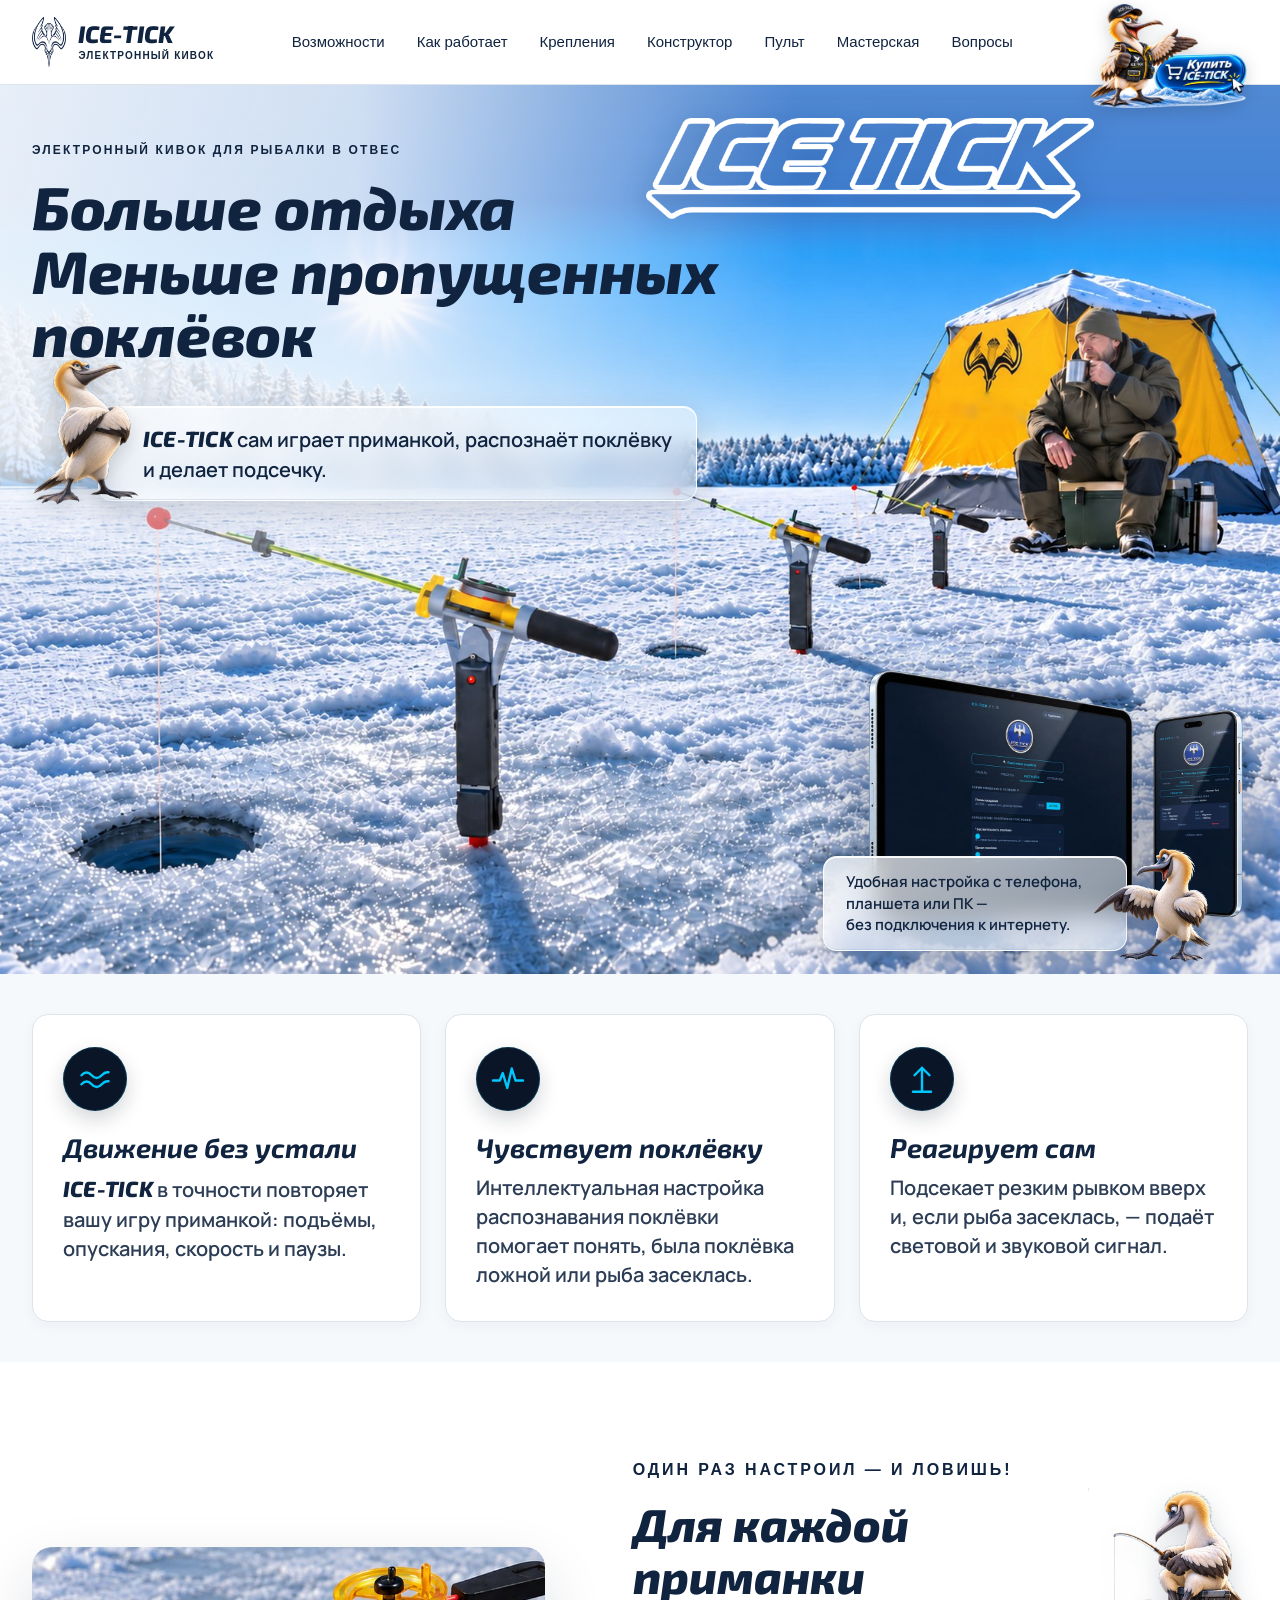
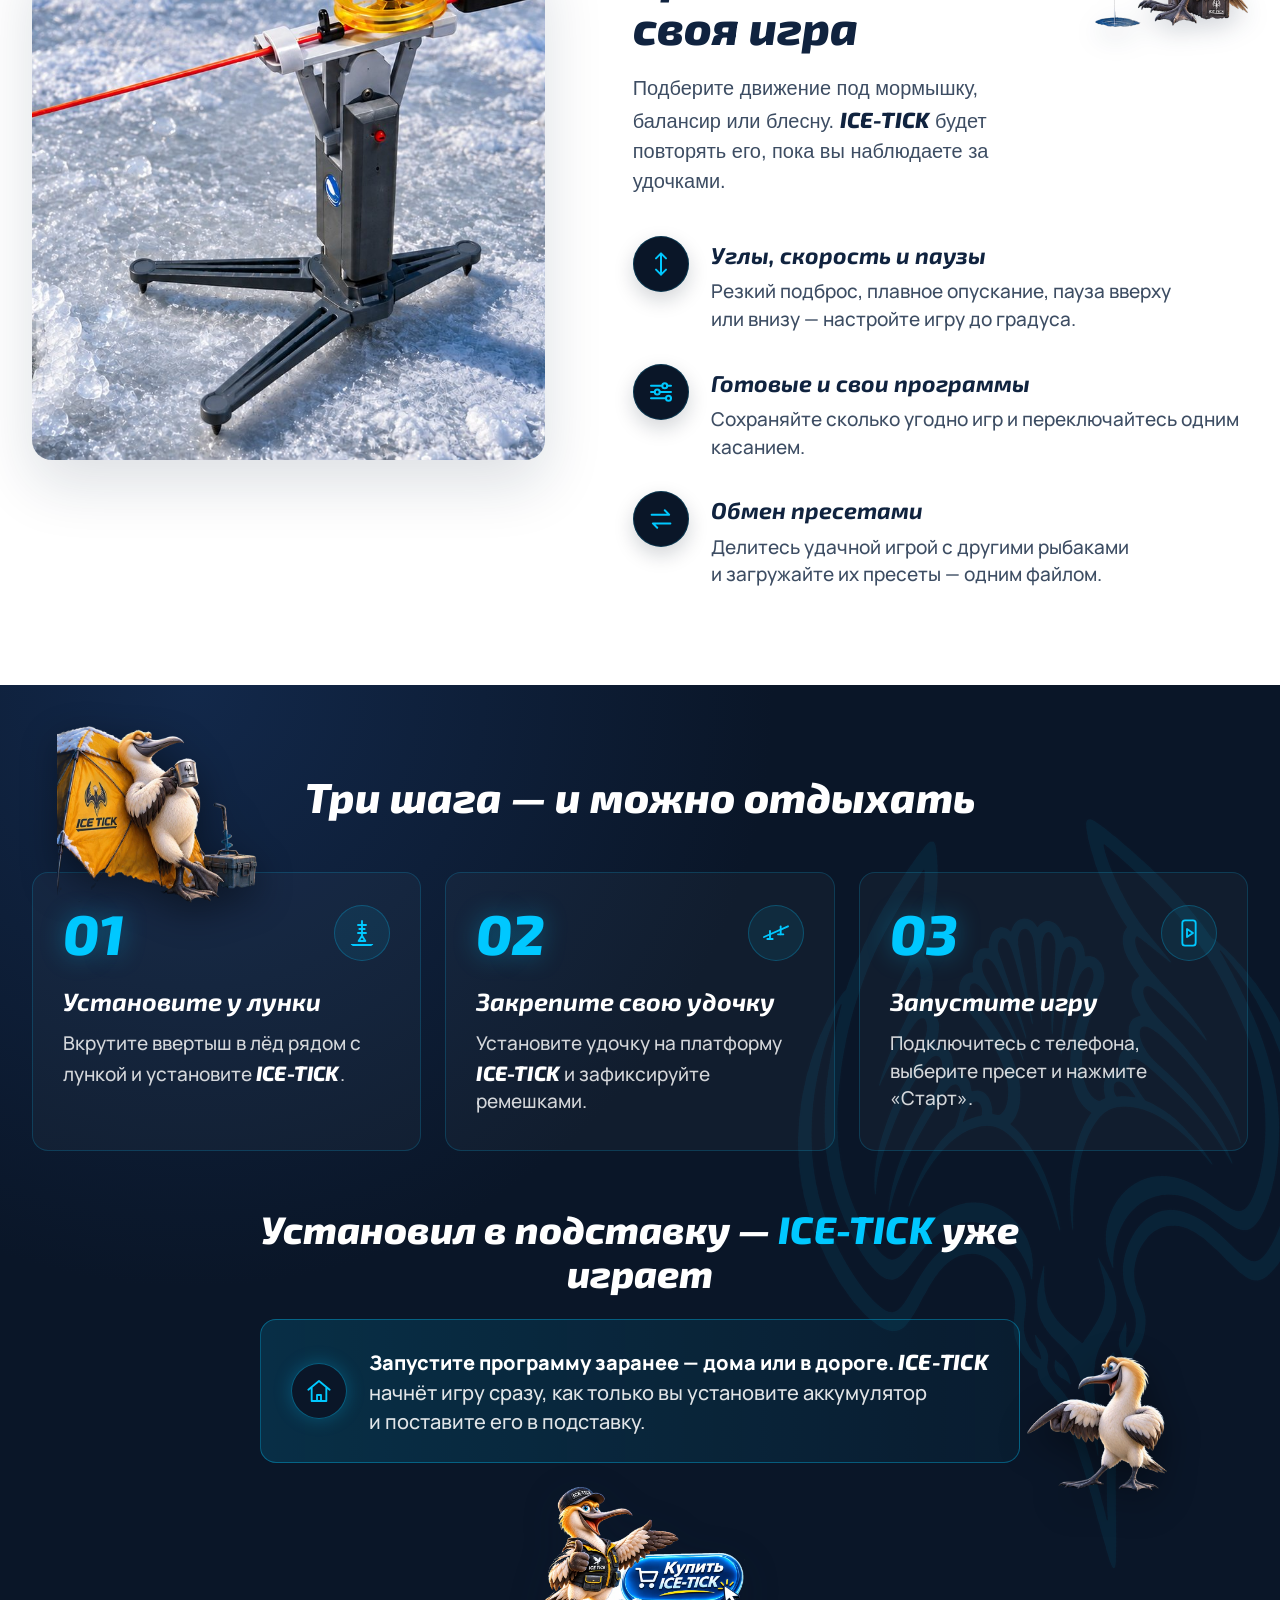
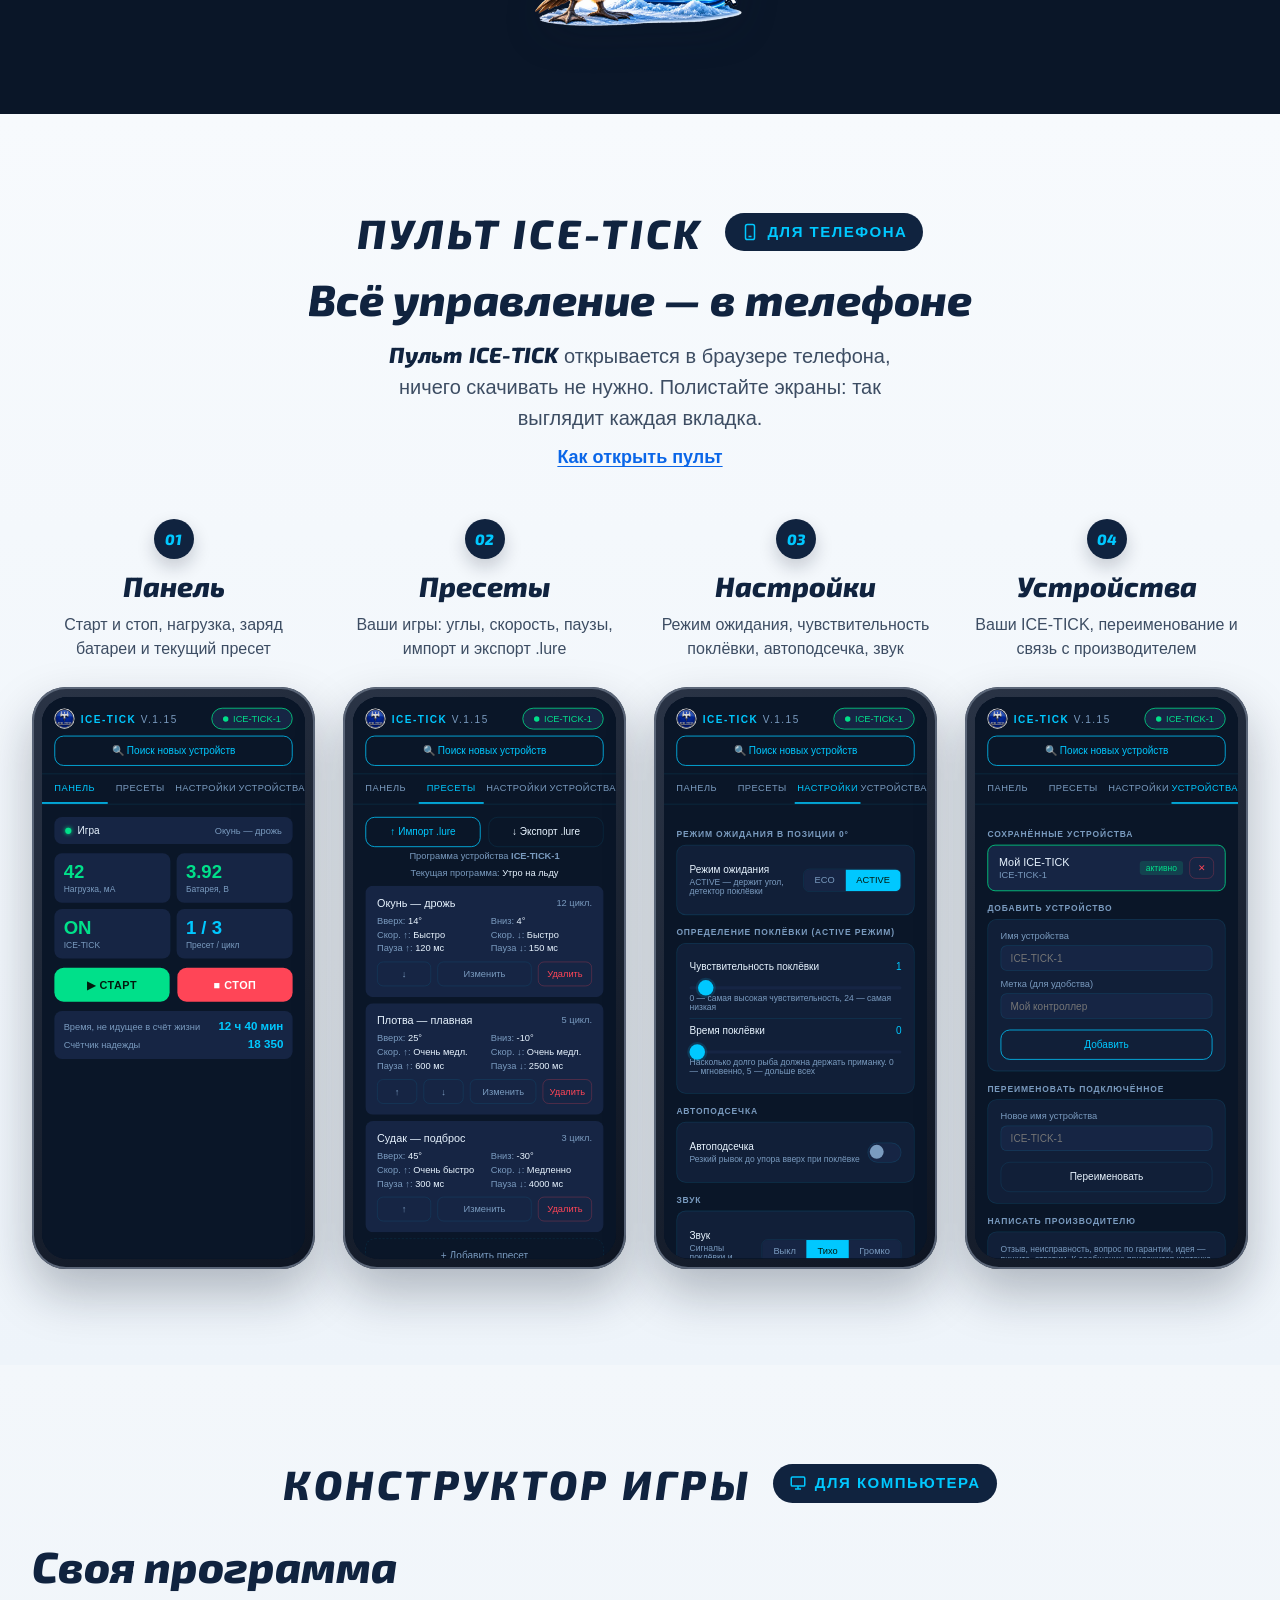
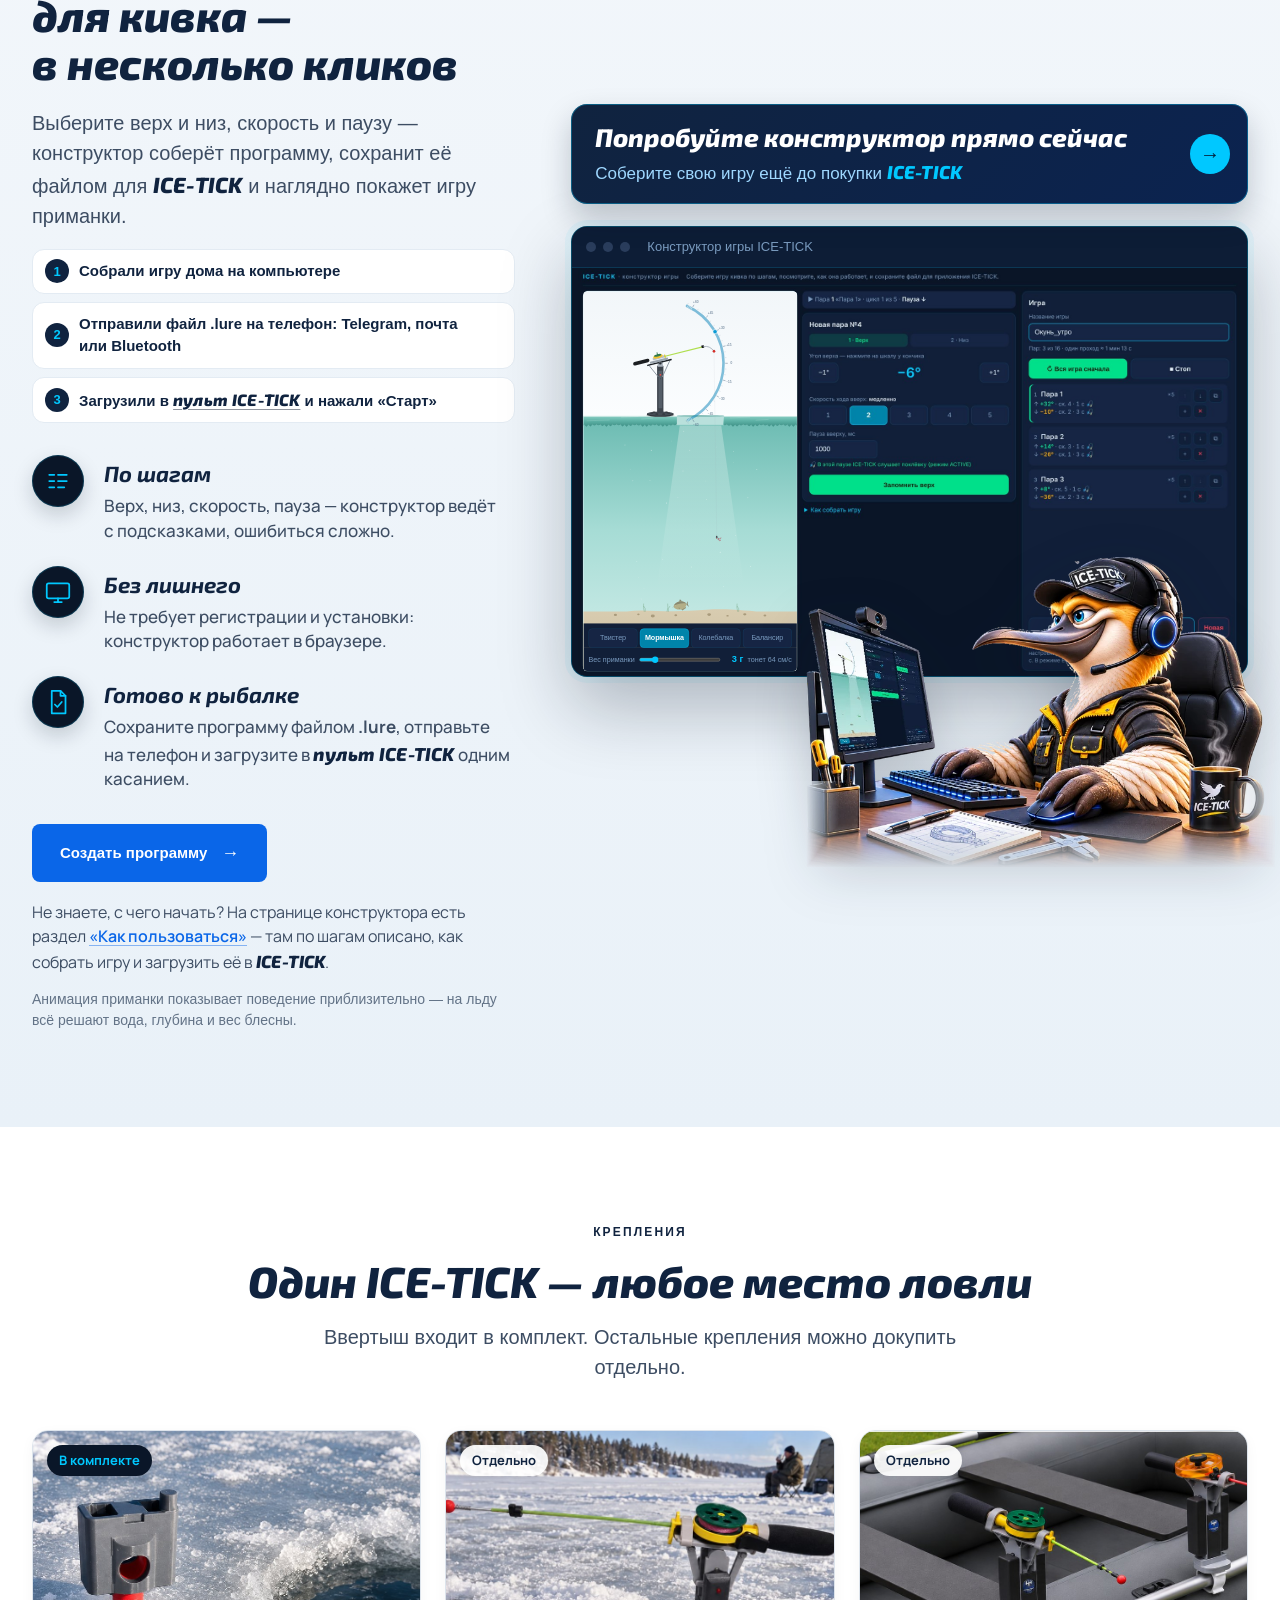
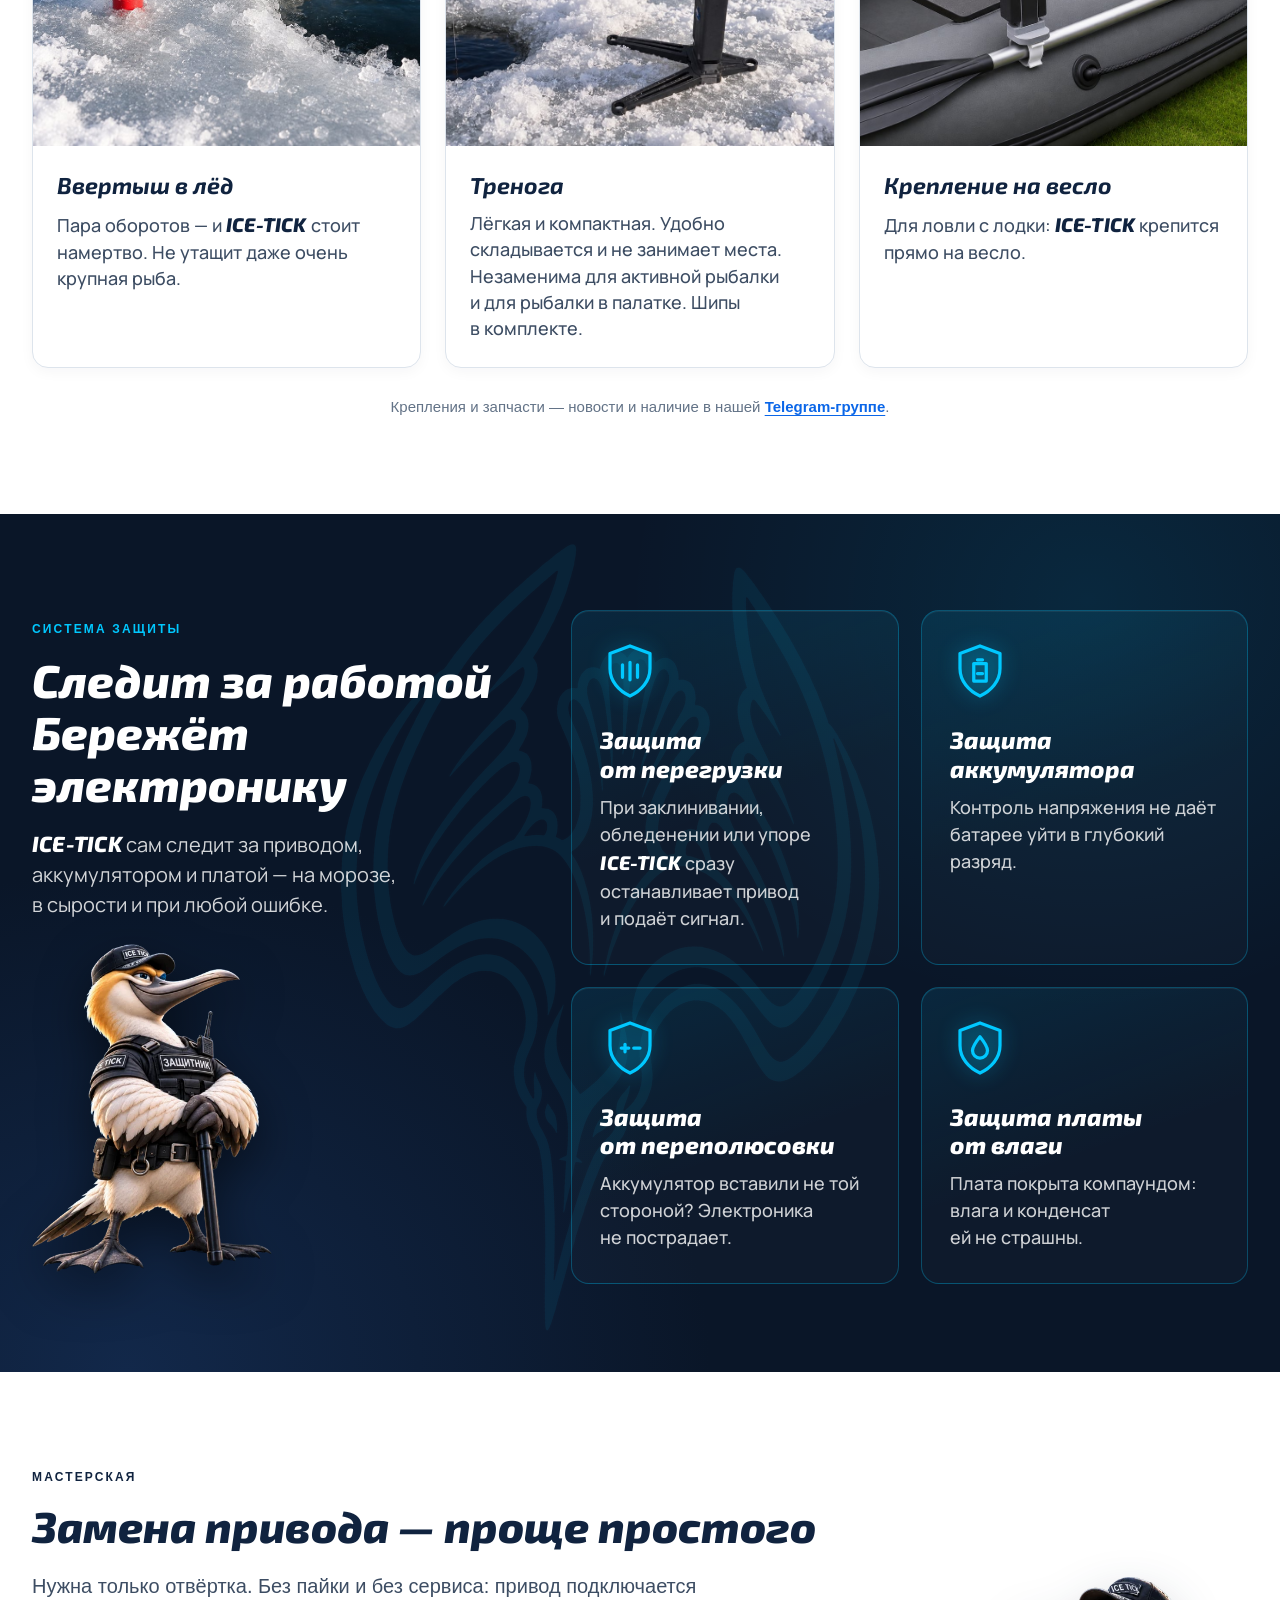
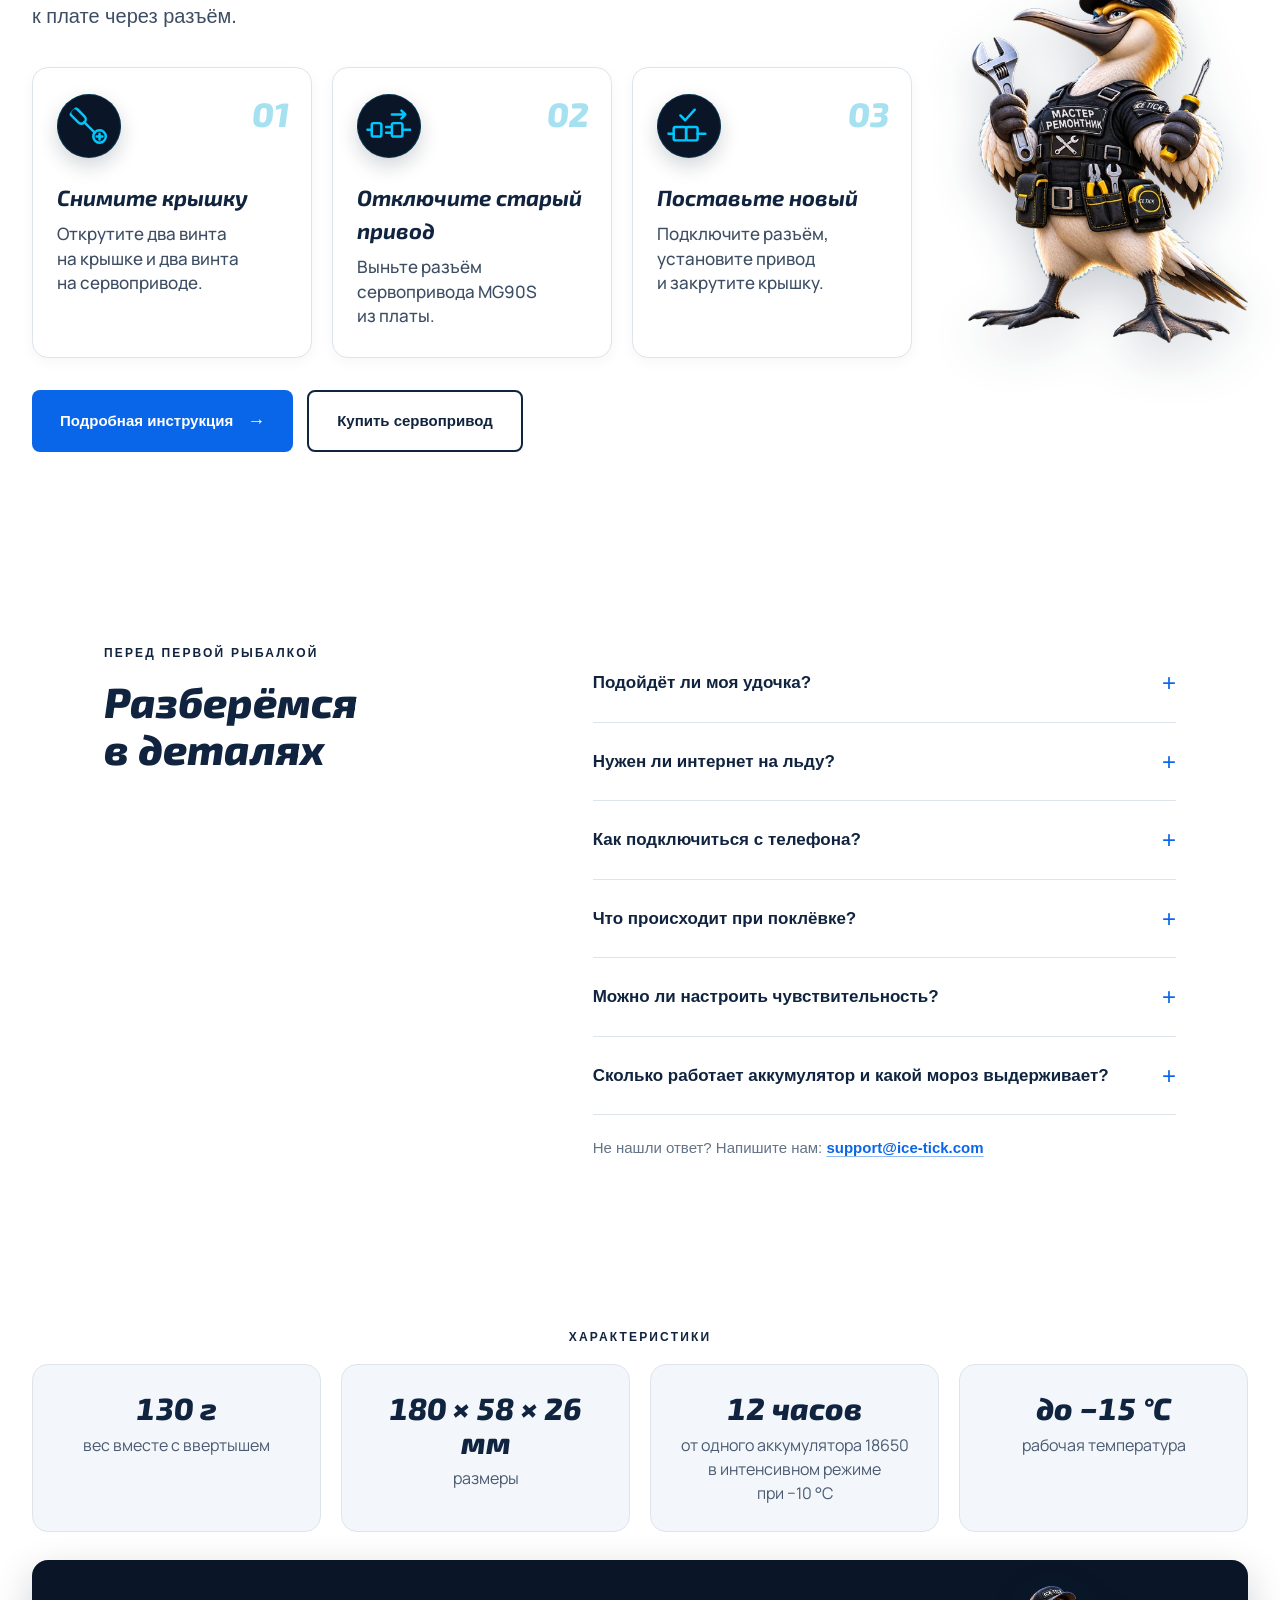
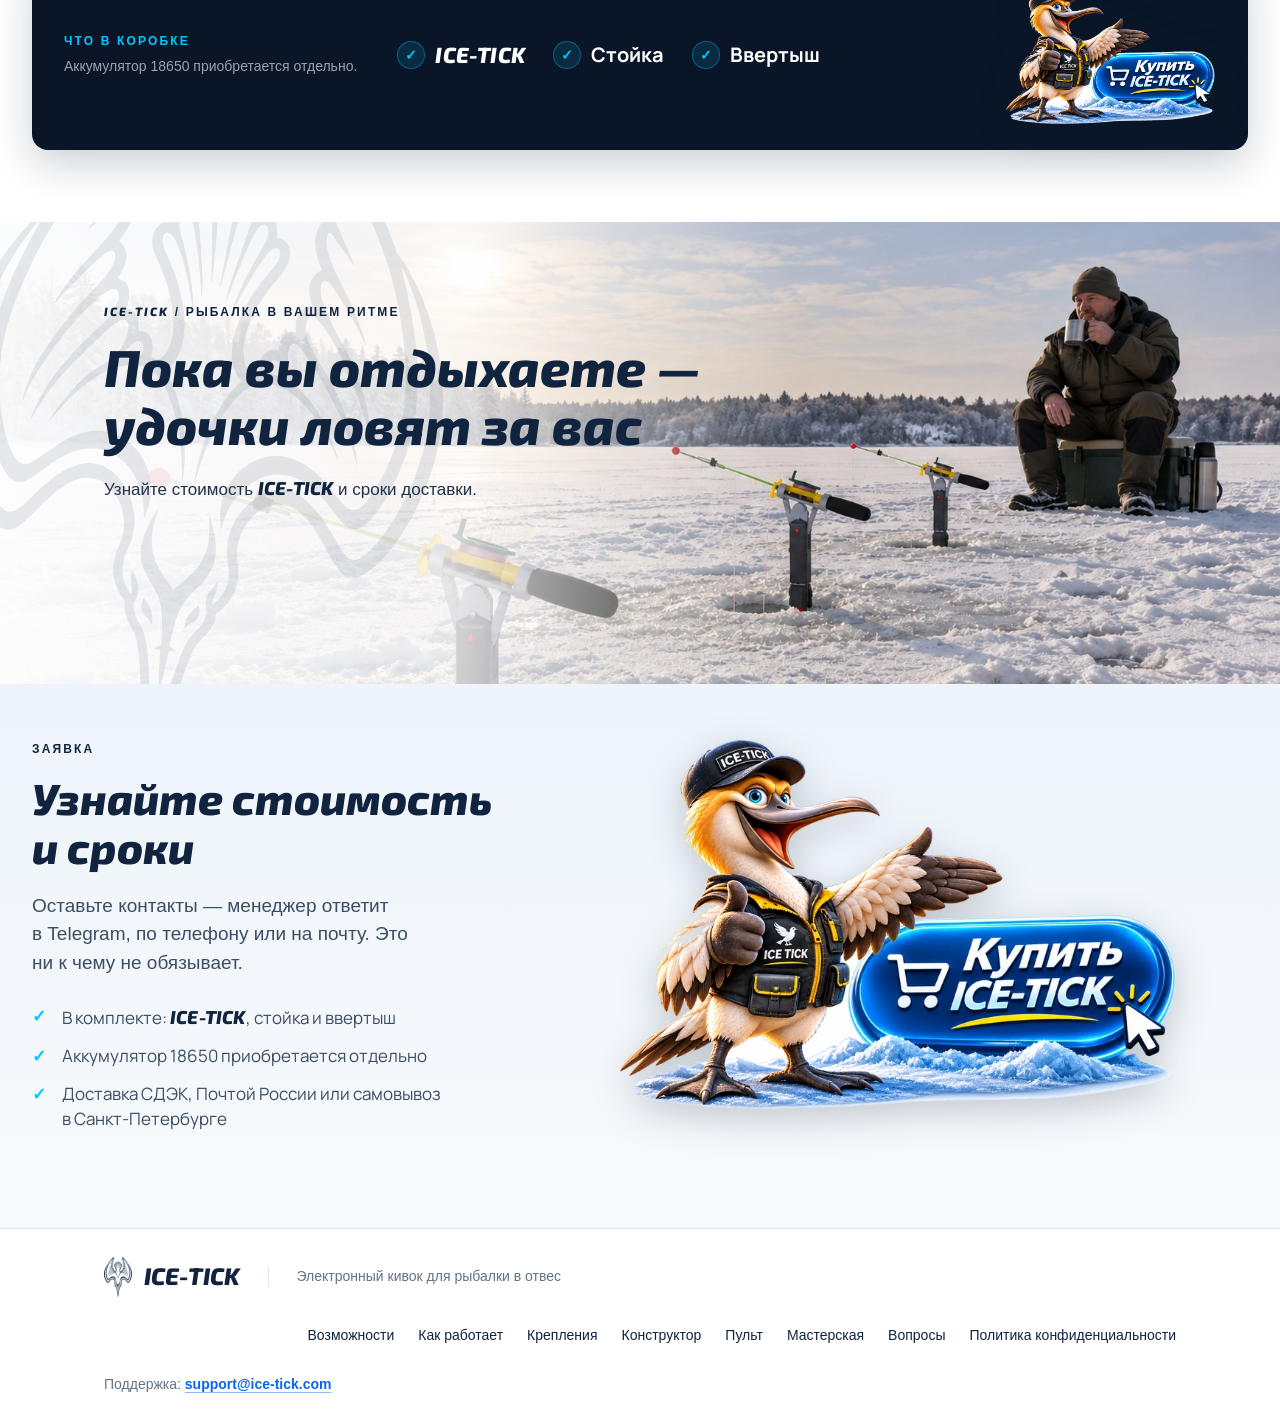
==== commit 1dbb147b: "Add files via upload" ====
--- a/index.html
+++ b/index.html
@@ -1,1498 +1,643 @@
-<!DOCTYPE html>
+<!doctype html>
 <html lang="ru">
 <head>
-<meta charset="UTF-8">
-<meta name="viewport" content="width=device-width, initial-scale=1, maximum-scale=1, user-scalable=no">
-<meta name="mobile-web-app-capable" content="yes">
-<meta name="apple-mobile-web-app-capable" content="yes">
-<meta name="theme-color" content="#0a1628">
-<title>ICE-TICK V.1.15</title>
-<style>
-:root {
-  --bg:      #0a1628; --bg2: #111f38; --bg3: #162544;
-  --accent:  #00c8ff; --accent2: #0084aa;
-  --green:   #00e08a; --red: #ff4557; --amber: #ffaa00;
-  --text:    #e8f4ff; --text2: #7a9bbf; --border: rgba(0,200,255,0.12);
-  --radius:  12px; --font: 'Helvetica Neue', Arial, sans-serif;
-}
-* { box-sizing: border-box; margin: 0; padding: 0; -webkit-tap-highlight-color: transparent; }
-html, body { height: 100%; background: var(--bg); color: var(--text); font-family: var(--font); font-size: 15px; overflow: hidden; }
-#app { display: flex; flex-direction: column; height: 100dvh; max-width: 480px; margin: 0 auto; }
-#header { padding: 14px 16px 10px; border-bottom: 1px solid var(--border); flex-shrink: 0; }
-#tabs { display: flex; border-bottom: 1px solid var(--border); flex-shrink: 0; }
-#content { flex: 1; overflow-y: auto; -webkit-overflow-scrolling: touch; }
-#content::-webkit-scrollbar { display: none; }
-
-/* HEADER */
-.header-row { display: flex; align-items: center; justify-content: space-between; }
-.logo { font-size: 13px; font-weight: 700; letter-spacing: 0.15em; color: var(--accent); text-transform: uppercase; }
-.logo span { color: var(--text2); font-weight: 400; }
-#ble-btn {
-  display: flex; align-items: center; gap: 6px;
-  background: var(--bg3); border: 1px solid var(--border);
-  border-radius: 20px; padding: 6px 14px;
-  font-size: 12px; font-weight: 500; color: var(--text);
-  cursor: pointer; transition: all .2s;
-}
-#ble-btn.connected { border-color: var(--green); color: var(--green); }
-#ble-btn.scanning  { border-color: var(--amber); color: var(--amber); animation: pulse 1s infinite; }
-.ble-dot { width: 7px; height: 7px; border-radius: 50%; background: var(--text2); flex-shrink: 0; }
-#ble-btn.connected .ble-dot { background: var(--green); }
-#ble-btn.scanning  .ble-dot { background: var(--amber); }
-@keyframes pulse { 0%,100%{opacity:1} 50%{opacity:.5} }
-/* Колонкой, а не в строку: знак должен стоять ПО ЦЕНТРУ, а кнопка поиска
-   под ним во всю ширину. */
-.device-row { margin-top: 8px; display: flex; flex-direction: column; align-items: stretch; gap: 10px; }
-
-/* TABS */
-.tab { flex: 1; padding: 11px 0; text-align: center; font-size: 12px; font-weight: 500; color: var(--text2); cursor: pointer; border-bottom: 2px solid transparent; transition: all .2s; text-transform: uppercase; letter-spacing: 0.05em; }
-.tab.active { color: var(--accent); border-color: var(--accent); }
-
-/* PAGES */
-.page { display: none; padding: 16px; }
-.page.active { display: block; }
-
-/* CARDS */
-.card { background: var(--bg2); border: 1px solid var(--border); border-radius: var(--radius); padding: 14px 16px; margin-bottom: 12px; }
-.section-div { font-size: 11px; font-weight: 600; letter-spacing: 0.1em; text-transform: uppercase; color: var(--text2); margin: 16px 0 8px; }
-
-/* TELEMETRY */
-.tele-grid { display: grid; grid-template-columns: 1fr 1fr; gap: 8px; margin-bottom: 12px; }
-.tele-cell { background: var(--bg3); border-radius: 10px; padding: 12px; }
-.tele-val { font-size: 24px; font-weight: 600; color: var(--accent); line-height: 1; }
-.tele-val.green { color: var(--green); }
-.tele-val.red   { color: var(--red); }
-.tele-val.amber { color: var(--amber); }
-.tele-lbl { font-size: 11px; color: var(--text2); margin-top: 4px; }
-
-/* STATUS BAR */
-.status-bar { display: flex; align-items: center; gap: 8px; background: var(--bg3); border-radius: 10px; padding: 10px 14px; margin-bottom: 12px; }
-.status-dot { width: 8px; height: 8px; border-radius: 50%; background: var(--text2); flex-shrink: 0; }
-.status-dot.running    { background: var(--green); box-shadow: 0 0 6px var(--green); }
-.status-dot.holding    { background: var(--accent); box-shadow: 0 0 6px var(--accent); }
-.status-dot.stopped    { background: var(--red); }
-.status-dot.overcurrent{ background: var(--amber); animation: pulse 0.6s infinite; }
-.status-dot.reed       { background: var(--red); animation: pulse 0.4s infinite; }
-/* Слой 7: рыба на крючке — кивок не играет, лежит внизу и слушает. */
-.status-dot.bite       { background: var(--red); animation: pulse 0.5s infinite; }
-#status-text  { font-size: 13px; font-weight: 500; flex: 1; }
-/* Слой 4: слово "Activ" в паузе. Зелёный = детект поклёвки слушает прямо
-   сейчас (поле bd=1 в телеметрии), серый = не слушает (ECO или пауза короче
-   окна калибровки+фильтра). Решение принимает ПЛАТА, здесь только цвет. */
-#status-text.bite-on  { color: var(--green); font-weight: 600; }
-#status-text.bite-off { color: var(--text2); }
-/* Эмблема. Картинка объявлена ОДИН раз фоном класса — два экземпляра на
-   странице (крупный на экране подключения и мелкий в шапке) берут её отсюда,
-   а не тащат base64 дважды. */
-.emblem { background: url("[data-uri]") center/contain no-repeat;
-          border-radius: 50%; flex-shrink: 0; }
-
-/* Экран подключения: знак по центру. Он же кнопка поиска новых устройств —
-   отсюда и курсор, и отклик на нажатие. */
-#splash { text-align: center; padding: 14px 0 12px; }
-#splash-logo { width: 132px; height: 132px; max-width: 46vw; margin: 0 auto;
-               display: block; border: none; padding: 0; cursor: pointer;
-               box-shadow: 0 6px 24px rgba(0,0,0,.45);
-               transition: transform .12s, box-shadow .12s; }
-#splash-logo:active { transform: scale(0.95); box-shadow: 0 3px 12px rgba(0,0,0,.5); }
-#splash.hidden { display: none; }
-
-/* После подключения знак переезжает в шапку и остаётся там на всех вкладках. */
-#header-logo { width: 26px; height: 26px; margin-right: 8px; display: none; }
-#header-logo.on { display: block; }
-.logo-wrap { display: flex; align-items: center; min-width: 0; }
-#status-preset{ font-size: 12px; color: var(--text2); }
-
-/* BUTTONS */
-.btn-row { display: grid; grid-template-columns: 1fr 1fr; gap: 10px; margin-bottom: 12px; }
-.btn { padding: 14px; border-radius: var(--radius); border: none; font-size: 14px; font-weight: 600; letter-spacing: 0.05em; cursor: pointer; transition: opacity .15s, transform .1s; text-transform: uppercase; }
-.btn:active { transform: scale(0.97); opacity: 0.85; }
-.btn-start { background: var(--green); color: #031a0e; }
-.btn-stop  { background: var(--red);   color: #fff; }
-.btn-outline { background: transparent; border: 1px solid var(--border); color: var(--text); padding: 11px; border-radius: var(--radius); font-size: 13px; font-weight: 500; cursor: pointer; transition: all .2s; }
-.btn-outline:active { background: var(--bg3); }
-.btn-accent { border-color: var(--accent); color: var(--accent); }
-
-/* BITE BANNER */
-#bite-banner { display: none; background: var(--green); color: #031a0e; border-radius: var(--radius); padding: 14px 16px; margin-bottom: 12px; font-size: 15px; font-weight: 700; text-align: center; letter-spacing: 0.08em; text-transform: uppercase; animation: bite-flash 0.4s ease-out; }
-#hook-banner { display: none; background: var(--red); color: #fff; border-radius: var(--radius); padding: 14px 16px; margin-bottom: 12px; font-size: 15px; font-weight: 700; text-align: center; letter-spacing: 0.08em; text-transform: uppercase; animation: bite-flash 0.4s ease-out; }
-@keyframes bite-flash { 0%{transform:scale(1.05)} 100%{transform:scale(1)} }
-
-/* PRESETS */
-.preset-item { background: var(--bg3); border-radius: 10px; padding: 13px 14px; margin-bottom: 8px; border: 1px solid transparent; transition: border-color .2s; }
-.preset-item.active-preset { border-color: var(--accent); }
-.preset-header { display: flex; align-items: center; justify-content: space-between; margin-bottom: 8px; }
-.preset-name  { font-size: 14px; font-weight: 500; }
-.preset-cycles{ font-size: 12px; color: var(--text2); }
-.preset-params{ display: grid; grid-template-columns: 1fr 1fr; gap: 4px 16px; }
-.pp { font-size: 12px; color: var(--text2); }
-.pp b { color: var(--text); font-weight: 500; }
-.preset-actions { display: flex; gap: 8px; margin-top: 10px; }
-.btn-sm { flex: 1; padding: 8px; border-radius: 8px; border: 1px solid var(--border); background: transparent; color: var(--text2); font-size: 12px; cursor: pointer; }
-.btn-sm.danger { border-color: rgba(255,69,87,.3); color: var(--red); }
-.add-preset-btn { width: 100%; padding: 13px; background: transparent; border: 1px dashed var(--border); border-radius: var(--radius); color: var(--text2); font-size: 13px; cursor: pointer; }
-
-/* SETTINGS */
-.set-row { display: flex; align-items: center; justify-content: space-between; padding: 10px 0; border-bottom: 1px solid var(--border); }
-.set-row:last-child { border-bottom: none; }
-.set-label { font-size: 13px; }
-.set-sub { font-size: 11px; color: var(--text2); margin-top: 2px; }
-.slider-row { padding: 8px 0; border-bottom: 1px solid var(--border); }
-.slider-row:last-child { border-bottom: none; }
-.slider-header { display: flex; justify-content: space-between; margin-bottom: 8px; }
-.slider-name { font-size: 13px; }
-.slider-val  { font-size: 13px; color: var(--accent); font-weight: 500; }
-input[type=range] { -webkit-appearance: none; width: 100%; height: 4px; background: var(--bg3); border-radius: 2px; outline: none; cursor: pointer; }
-input[type=range]::-webkit-slider-thumb { -webkit-appearance: none; width: 20px; height: 20px; border-radius: 50%; background: var(--accent); cursor: pointer; box-shadow: 0 0 0 3px rgba(0,200,255,.15); }
-
-/* DUAL-THUMB SLIDER (диапазон качания) */
-.dual-slider { position: relative; height: 28px; }
-.dual-slider-track { position: absolute; top: 50%; left: 0; right: 0; height: 4px; background: var(--bg3); border-radius: 2px; transform: translateY(-50%); }
-.dual-slider-fill { position: absolute; top: 50%; height: 4px; background: var(--accent); border-radius: 2px; transform: translateY(-50%); }
-.dual-slider input[type=range] { position: absolute; top: 0; left: 0; width: 100%; height: 28px; margin: 0; background: transparent; pointer-events: none; }
-.dual-slider input[type=range]::-webkit-slider-runnable-track { background: transparent; }
-.dual-slider input[type=range]::-webkit-slider-thumb { pointer-events: auto; position: relative; }
-.dual-slider input[type=range]::-moz-range-track { background: transparent; }
-.dual-slider input[type=range]::-moz-range-thumb { pointer-events: auto; width: 20px; height: 20px; border-radius: 50%; background: var(--accent); cursor: pointer; box-shadow: 0 0 0 3px rgba(0,200,255,.15); border: none; }
-.dual-slider-scale { display: flex; justify-content: space-between; font-size: 11px; color: var(--text2); margin-top: 4px; }
-
-/* TOGGLE */
-.toggle-wrap { position: relative; width: 44px; height: 26px; flex-shrink: 0; }
-.toggle-wrap input { opacity: 0; width: 0; height: 0; position: absolute; }
-.toggle-track { position: absolute; inset: 0; background: var(--bg3); border-radius: 13px; cursor: pointer; transition: background .2s; border: 1px solid var(--border); }
-.toggle-wrap input:checked + .toggle-track { background: var(--accent2); border-color: var(--accent); }
-.toggle-thumb { position: absolute; top: 3px; left: 3px; width: 18px; height: 18px; border-radius: 50%; background: var(--text2); transition: all .2s; pointer-events: none; }
-.toggle-wrap input:checked ~ .toggle-thumb { transform: translateX(18px); background: var(--accent); }
-
-/* INPUTS */
-.text-input { background: var(--bg3); border: 1px solid var(--border); border-radius: 8px; padding: 8px 12px; color: var(--text); font-size: 13px; width: 100%; outline: none; transition: border-color .2s; }
-.text-input:focus { border-color: var(--accent); }
-.input-group { margin-bottom: 10px; }
-.input-label { font-size: 12px; color: var(--text2); margin-bottom: 5px; }
-.num-input { background: var(--bg3); border: 1px solid var(--border); border-radius: 8px; padding: 7px 10px; color: var(--text); font-size: 14px; font-weight: 500; width: 72px; text-align: center; outline: none; }
-.num-input:focus { border-color: var(--accent); }
-
-/* SPEED GRID */
-.speed-grid { display: grid; grid-template-columns: repeat(5,1fr); gap: 6px; }
-.speed-btn { padding: 9px 0; border-radius: 8px; border: 1px solid var(--border); background: var(--bg3); color: var(--text2); font-size: 13px; cursor: pointer; text-align: center; }
-.speed-btn.sel { background: var(--accent2); border-color: var(--accent); color: var(--accent); }
-
-/* HOLD MODE SWITCH */
-.mode-switch { display: flex; border: 1px solid var(--border); border-radius: 8px; overflow: hidden; flex-shrink: 0; }
-.mode-btn { padding: 7px 14px; font-size: 12px; font-weight: 500; border: none; cursor: pointer; transition: all .2s; background: var(--bg3); color: var(--text2); }
-.mode-btn.active-eco    { background: var(--green); color: #031a0e; }
-.mode-btn.active-active { background: var(--accent); color: #031a0e; }
-
-/* MODAL */
-#modal-backdrop { display: none; position: fixed; inset: 0; background: rgba(0,0,0,.7); z-index: 100; align-items: flex-end; }
-#modal-backdrop.open { display: flex; }
-#modal { background: var(--bg2); border-radius: 20px 20px 0 0; padding: 20px 16px 32px; width: 100%; max-width: 480px; margin: 0 auto; border-top: 1px solid var(--border); max-height: 90dvh; overflow-y: auto; }
-.modal-title { font-size: 16px; font-weight: 600; margin-bottom: 16px; }
-.modal-section { font-size: 11px; font-weight: 600; letter-spacing: 0.1em; text-transform: uppercase; color: var(--text2); margin: 14px 0 8px; }
-.modal-row { display: flex; align-items: center; justify-content: space-between; margin-bottom: 10px; }
-.modal-row label { font-size: 13px; color: var(--text2); }
-
-/* DEVICES */
-.device-card { background: var(--bg3); border-radius: 10px; padding: 13px 14px; margin-bottom: 8px; display: flex; align-items: center; justify-content: space-between; border: 1px solid transparent; }
-.device-card.current { border-color: var(--green); }
-.dev-name { font-size: 14px; font-weight: 500; }
-.dev-sub  { font-size: 12px; color: var(--text2); margin-top: 2px; }
-.dev-badge { font-size: 11px; padding: 3px 8px; border-radius: 4px; }
-.dev-badge.ok  { background: rgba(0,224,138,.15); color: var(--green); }
-.dev-badge.off { background: var(--bg2); color: var(--text2); }
-
-/* Полоса прогресса обновления */
-#ota-bar-track { height: 8px; background: var(--bg2); border-radius: 4px; overflow: hidden; }
-#ota-bar { height: 100%; width: 0%; background: var(--accent); transition: width .2s; }
-
-/* TOAST */
-#toast { position: fixed; bottom: 24px; left: 50%; transform: translateX(-50%); background: var(--bg3); border: 1px solid var(--border); border-radius: 20px; padding: 10px 20px; font-size: 13px; color: var(--text); opacity: 0; transition: opacity .3s; pointer-events: none; z-index: 200; white-space: nowrap; }
-#toast.show { opacity: 1; }
-</style>
+  <meta charset="utf-8">
+  <meta name="viewport" content="width=device-width, initial-scale=1">
+  <title>ICE-TICK — электронный кивок для рыбалки в отвес</title>
+  <meta name="description" content="ICE-TICK сам играет приманкой, распознаёт поклёвку по нагрузке и делает подсечку. Управление с телефона по Bluetooth, без интернета на льду.">
+  <link rel="icon" type="image/png" href="img/favicon-64.png">
+  <link rel="apple-touch-icon" href="img/favicon-180.png">
+  <link rel="preconnect" href="https://fonts.googleapis.com">
+  <link rel="preconnect" href="https://fonts.gstatic.com" crossorigin>
+  <link rel="stylesheet" href="https://fonts.googleapis.com/css2?family=Manrope:wght@500;600;700;800&display=swap">
+  <link rel="preload" href="fonts/exo-2-cyrillic-800-italic.woff2" as="font" type="font/woff2" crossorigin>
+  <link rel="preload" href="fonts/exo-2-cyrillic-700-italic.woff2" as="font" type="font/woff2" crossorigin>
+  <link rel="stylesheet" href="css/style-v2.css?v=86">
 </head>
 <body>
-<div id="app">
-
-  <div id="header">
-    <div class="header-row">
-      <div class="logo-wrap">
-        <div id="header-logo" class="emblem"></div>
-        <div class="logo">ICE-TICK <span>V.1.15</span></div>
+<div class="page">
+
+<!-- ============ ШАПКА ============ -->
+<header class="header">
+  <div class="container header__inner">
+    <a href="index.html" class="logo">
+      <img src="img/icetick-bird.png" alt="" class="logo__img logo__img--bird" width="240" height="349">
+      <span class="logo__text">
+        <span class="logo__name">ICE-TICK</span>
+        <span class="logo__sub">электронный кивок</span>
+      </span>
+    </a>
+    <nav class="nav">
+      <a href="#features">Возможности</a>
+      <a href="#how">Как работает</a>
+      <a href="#mounts">Крепления</a>
+      <a href="constructor.html">Конструктор</a>
+      <a href="#pult">Пульт</a>
+      <a href="#workshop">Мастерская</a>
+      <a href="#faq">Вопросы</a>
+    </nav>
+    <a href="#order" class="buy-img buy-img--header"><img src="img/buy-ice-tick.webp" alt="Купить ICE-TICK" width="760" height="501"></a>
+  </div>
+</header>
+
+<main>
+
+<!-- ============ HERO ============ -->
+<section class="hero">
+  <div class="hero__bg" role="img" aria-label="Три кивка ICE-TICK у лунок на льду, рыбак с кружкой чая у палатки ICE TICK"></div>
+  <!-- Надпись в небе за рыбаком: текст лежит между фото и вырезанным силуэтом -->
+  <img class="hero__mark" src="img/icetick-wordmark-white.png" alt="" aria-hidden="true" width="1400" height="314">
+  <div class="hero__fisher" aria-hidden="true"></div>
+  <div class="container hero__content">
+    <p class="eyebrow">Электронный кивок для рыбалки в&nbsp;отвес</p>
+    <h1 class="hero__title">Больше отдыха<br> Меньше пропущенных поклёвок</h1>
+    <p class="hero__lead"><span class="brand">ICE-TICK</span> сам играет приманкой, распознаёт поклёвку<br class="br-desk"> и делает подсечку.</p>
+  </div>
+  <!-- Планшет и телефон с экранами пульта -->
+  <figure class="hero__devices">
+    <div class="devices">
+      <img src="img/app-devices-1.webp" alt="Пульт ICE-TICK на планшете и телефоне: пресеты и пульт" class="phone__img devices__img is-active" width="1200" height="836">
+      <img src="img/app-devices-2.webp" alt="Пульт ICE-TICK на планшете и телефоне: настройки и пресеты" class="phone__img devices__img" width="1200" height="836" loading="lazy">
+      <img src="img/app-devices-3.webp" alt="Пульт ICE-TICK на планшете и телефоне: пульт и настройки" class="phone__img devices__img" width="1200" height="836" loading="lazy">
+    </div>
+    <figcaption class="hero__phone-caption hero__devices-caption">Удобная настройка с&nbsp;телефона,<br>планшета или&nbsp;ПК —<br>без подключения к&nbsp;интернету.</figcaption>
+  </figure>
+
+  <div class="container hero__bottom">
+    <div class="hero__actions">
+    </div>
+  </div>
+</section>
+
+<!-- ============ ТРИ КАРТОЧКИ ============ -->
+<section class="perks">
+  <div class="container perks__grid">
+    <div class="perk">
+      <svg class="perk__icon" viewBox="0 0 48 48" aria-hidden="true"><path d="M6 19c4.5-5 9-5 13.5 0s9 5 13.5 0 6.5-4 9-4M6 31c4.5-5 9-5 13.5 0s9 5 13.5 0 6.5-4 9-4"/></svg>
+      <div>
+        <h3 class="perk__title">Движение без устали</h3>
+        <p class="perk__text"><span class="brand">ICE-TICK</span> в&nbsp;точности повторяет вашу игру приманкой: подъёмы, опускания, скорость и&nbsp;паузы.</p>
       </div>
-      <button id="ble-btn" onclick="bleToggle()">
-        <div class="ble-dot"></div>
-        <span id="ble-label">Подключить</span>
-      </button>
-    </div>
-    <div class="device-row">
-      <div id="splash">
-        <button id="splash-logo" class="emblem" onclick="bleConnectTo('')"
-                title="Поиск новых устройств" aria-label="Поиск новых устройств"></button>
+    </div>
+    <div class="perk">
+      <svg class="perk__icon" viewBox="0 0 48 48" aria-hidden="true"><path d="M4 26h9l4-10 6 20 6-26 5 16h10"/></svg>
+      <div>
+        <h3 class="perk__title">Чувствует поклёвку</h3>
+        <p class="perk__text">Интеллектуальная настройка распознавания поклёвки помогает понять, была поклёвка ложной или&nbsp;рыба засеклась.</p>
       </div>
-      <button id="scan-btn" class="btn-outline btn-accent" style="width:100%" onclick="bleConnectTo('')">🔍 Поиск новых устройств</button>
-    </div>
-  </div>
-
-  <div id="tabs">
-    <div class="tab active" onclick="showTab('dashboard')">Панель</div>
-    <div class="tab" onclick="showTab('presets')">Пресеты</div>
-    <div class="tab" onclick="showTab('settings')">Настройки</div>
-    <div class="tab" onclick="showTab('devices')">Устройства</div>
-  </div>
-
-  <div id="content">
-
-    <!-- ПАНЕЛЬ -->
-    <div id="page-dashboard" class="page active">
-      <div id="bite-banner">🎣 Поклёвка!</div>
-      <div id="hook-banner">🐟 Рыба на крючке — подходите!</div>
-      <div class="status-bar">
-        <div class="status-dot" id="status-dot"></div>
-        <span id="status-text">Нет подключения</span>
-        <span id="status-preset"></span>
+    </div>
+    <div class="perk">
+      <svg class="perk__icon" viewBox="0 0 48 48" aria-hidden="true"><path d="M24 40V9M14 19l10-10 10 10M12 41h24"/></svg>
+      <div>
+        <h3 class="perk__title">Реагирует сам</h3>
+        <p class="perk__text">Подсекает резким рывком вверх и, если рыба засеклась,&nbsp;— подаёт световой и&nbsp;звуковой сигнал.</p>
       </div>
-      <div class="tele-grid">
-        <div class="tele-cell"><div class="tele-val" id="t-current">—</div><div class="tele-lbl">Нагрузка, мА</div></div>
-        <div class="tele-cell"><div class="tele-val" id="t-voltage">—</div><div class="tele-lbl">Батарея, В</div></div>
-        <div class="tele-cell"><div class="tele-val" id="t-reed">—</div><div class="tele-lbl">ICE-TICK</div></div>
-        <div class="tele-cell"><div class="tele-val" id="t-preset">—</div><div class="tele-lbl">Пресет / цикл</div></div>
+    </div>
+  </div>
+</section>
+
+<!-- ============ ИГРА ПРИМАНКОЙ ============ -->
+<section class="section game" id="features">
+  <div class="container play__grid">
+    <figure class="play__media play__media--tripod">
+      <img src="img/game-photo.jpg" alt="ICE-TICK на треноге у лунки" class="play__photo play__photo--tripod" loading="lazy">
+    </figure>
+    <div class="play__body">
+      <p class="eyebrow eyebrow--lg">Один раз настроил — и&nbsp;ловишь!</p>
+      <h2 class="h2">Для каждой приманки<br>своя игра</h2>
+      <p class="lead play__lead">Подберите движение под мормышку, балансир или блесну. <span class="brand">ICE-TICK</span> будет повторять его, пока вы наблюдаете за удочками.</p>
+      <ul class="play__list">
+        <li class="play__item">
+          <svg class="play__icon" viewBox="0 0 48 48" aria-hidden="true"><path d="M24 7v34M16 15l8-8 8 8M16 33l8 8 8-8"/></svg>
+          <div><h3 class="play__title">Углы, скорость и паузы</h3><p class="play__text">Резкий подброс, плавное опускание, пауза вверху или&nbsp;внизу — настройте игру до&nbsp;градуса.</p></div>
+        </li>
+        <li class="play__item">
+          <svg class="play__icon" viewBox="0 0 48 48" aria-hidden="true"><path d="M8 14h18M34 14h6M8 24h6M22 24h18M8 34h24M40 34h0"/><circle cx="30" cy="14" r="4"/><circle cx="18" cy="24" r="4"/><circle cx="36" cy="34" r="4"/></svg>
+          <div><h3 class="play__title">Готовые и свои программы</h3><p class="play__text">Сохраняйте сколько угодно игр и&nbsp;переключайтесь одним касанием.</p></div>
+        </li>
+        <li class="play__item">
+          <svg class="play__icon" viewBox="0 0 48 48" aria-hidden="true"><path d="M9 17h28l-7-7M39 31H11l7 7"/></svg>
+          <div><h3 class="play__title">Обмен пресетами</h3><p class="play__text">Делитесь удачной игрой с&nbsp;другими рыбаками и&nbsp;загружайте их&nbsp;пресеты — одним файлом.</p></div>
+        </li>
+      </ul>
+    </div>
+  </div>
+</section>
+
+<!-- ============ ТРИ ШАГА ============ -->
+<section class="steps" id="how">
+  <div class="container steps__inner">
+    <h2 class="h2 h2--center h2--light">Три шага — и можно отдыхать</h2>
+    <ol class="steps__grid">
+      <li class="step">
+        <div class="step__head">
+          <span class="step__num">01</span>
+          <svg class="step__icon" viewBox="0 0 48 48" aria-hidden="true"><path d="M24 6v22M18 12h12M20 18h8M18 24h12M24 28l-5 8h10z"/><path d="M8 42h32"/></svg>
+        </div>
+        <h3 class="step__title">Установите у лунки</h3>
+        <p class="step__text">Вкрутите ввертыш в лёд рядом с лункой и&nbsp;установите <span class="brand">ICE-TICK</span>.</p>
+      </li>
+      <li class="step">
+        <div class="step__head">
+          <span class="step__num">02</span>
+          <svg class="step__icon" viewBox="0 0 48 48" aria-hidden="true"><path d="M6 30L42 14"/><path d="M15 21v12M31 14v12"/><path d="M11 33h8M27 26h8"/></svg>
+        </div>
+        <h3 class="step__title">Закрепите свою удочку</h3>
+        <p class="step__text">Установите удочку на&nbsp;платформу <span class="brand">ICE-TICK</span> и&nbsp;зафиксируйте ремешками.</p>
+      </li>
+      <li class="step">
+        <div class="step__head">
+          <span class="step__num">03</span>
+          <svg class="step__icon" viewBox="0 0 48 48" aria-hidden="true"><rect x="14" y="5" width="20" height="38" rx="4"/><path d="M21 18v12l9-6z"/></svg>
+        </div>
+        <h3 class="step__title">Запустите игру</h3>
+        <p class="step__text">Подключитесь с телефона, выберите пресет и&nbsp;нажмите «Старт».</p>
+      </li>
+    </ol>
+    <div class="steps__showcase steps__showcase--novideo">
+      <div class="steps__side">
+        <h3 class="steps__side-title">Установил в&nbsp;подставку — <span class="brand">ICE-TICK</span> уже играет</h3>
+        <div class="steps__note">
+          <svg class="steps__note-icon" viewBox="0 0 48 48" aria-hidden="true"><path d="M8 22l16-13 16 13M13 18v21h22V18"/><path d="M21 39v-9h6v9"/></svg>
+          <p><strong>Запустите программу заранее — дома или&nbsp;в&nbsp;дороге.</strong> <span class="brand">ICE-TICK</span> начнёт игру сразу, как&nbsp;только вы установите аккумулятор и&nbsp;поставите его в&nbsp;подставку.</p>
+        </div>
+        <a href="#order" class="buy-img buy-img--sm"><img src="img/buy-ice-tick.webp" alt="Купить ICE-TICK" width="760" height="501" loading="lazy"></a>
       </div>
-      <div class="btn-row">
-        <button class="btn btn-start" onclick="sendStart()">▶ Старт</button>
-        <button class="btn btn-stop"  onclick="sendStop()">■ Стоп</button>
+    </div>
+  </div>
+</section>
+
+<!-- ============ КОНСТРУКТОР (реклама) ============ -->
+<!-- ============ ПУЛЬТ: живая демонстрация ============ -->
+<section class="section pd" id="pult">
+  <div class="container pd__inner">
+    <div class="cp__top pd__top"><h2 class="cp__kicker">Пульт ICE-TICK</h2><span class="cp__badge"><svg viewBox="0 0 24 24" aria-hidden="true"><rect x="6" y="2" width="12" height="20" rx="2.5"/><path d="M10 18h4"/></svg>для телефона</span></div>
+    <div class="pd__head">
+      <h3 class="h2">Всё управление — в&nbsp;телефоне</h3>
+      <p class="lead pd__lead"><span class="brand">Пульт ICE-TICK</span> открывается в&nbsp;браузере телефона, ничего скачивать не&nbsp;нужно. Полистайте экраны: так выглядит каждая вкладка.</p>
+      <a class="pd__more" href="pult-help.html">Как открыть пульт</a>
+    </div>
+    <div class="pd__row">
+      <figure class="pd__card">
+        <figcaption class="pd__cap"><i class="pd__num">01</i><b>Панель</b><span>Старт и стоп, нагрузка, заряд батареи и текущий пресет</span></figcaption>
+        <div class="pd__phone"><div class="pd__screen"><iframe class="pd__frame" data-src="pult/index.html?demo=dashboard" title="Пульт ICE-TICK — Панель (демонстрация)" loading="lazy" tabindex="-1" width="340" height="726"></iframe></div><span class="pd__hint">Листайте ↓</span></div>
+      </figure>
+      <figure class="pd__card">
+        <figcaption class="pd__cap"><i class="pd__num">02</i><b>Пресеты</b><span>Ваши игры: углы, скорость, паузы, импорт и экспорт .lure</span></figcaption>
+        <div class="pd__phone"><div class="pd__screen"><iframe class="pd__frame" data-src="pult/index.html?demo=presets" title="Пульт ICE-TICK — Пресеты (демонстрация)" loading="lazy" tabindex="-1" width="340" height="726"></iframe></div><span class="pd__hint">Листайте ↓</span></div>
+      </figure>
+      <figure class="pd__card">
+        <figcaption class="pd__cap"><i class="pd__num">03</i><b>Настройки</b><span>Режим ожидания, чувствительность поклёвки, автоподсечка, звук</span></figcaption>
+        <div class="pd__phone"><div class="pd__screen"><iframe class="pd__frame" data-src="pult/index.html?demo=settings" title="Пульт ICE-TICK — Настройки (демонстрация)" loading="lazy" tabindex="-1" width="340" height="726"></iframe></div><span class="pd__hint">Листайте ↓</span></div>
+      </figure>
+      <figure class="pd__card">
+        <figcaption class="pd__cap"><i class="pd__num">04</i><b>Устройства</b><span>Ваши ICE-TICK, переименование и связь с производителем</span></figcaption>
+        <div class="pd__phone"><div class="pd__screen"><iframe class="pd__frame" data-src="pult/index.html?demo=devices" title="Пульт ICE-TICK — Устройства (демонстрация)" loading="lazy" tabindex="-1" width="340" height="726"></iframe></div><span class="pd__hint">Листайте ↓</span></div>
+      </figure>
+    </div>
+  </div>
+</section>
+
+<section class="section cp" id="constructor-promo">
+  <div class="container cp__top"><h2 class="cp__kicker">Конструктор игры</h2><span class="cp__badge"><svg viewBox="0 0 24 24" aria-hidden="true"><rect x="3" y="4" width="18" height="12" rx="1.5"/><path d="M8 20h8M12 16v4"/></svg>для компьютера</span></div>
+  <div class="container cp__inner">
+    <div class="cp__body">
+      <h2 class="h2">Своя программа для&nbsp;кивка&nbsp;— в&nbsp;несколько кликов</h2>
+      <p class="lead cp__lead">Выберите верх и&nbsp;низ, скорость и&nbsp;паузу&nbsp;— конструктор соберёт программу, сохранит её файлом для&nbsp;<span class="brand">ICE-TICK</span> и&nbsp;наглядно покажет игру приманки.</p>
+      <ol class="cp__flow" aria-label="Как игра попадает в ICE-TICK">
+        <li>Собрали игру дома на&nbsp;компьютере</li>
+        <li>Отправили файл <b>.lure</b> на&nbsp;телефон: Telegram, почта или&nbsp;Bluetooth</li>
+        <li>Загрузили в&nbsp;<a href="pult-help.html" class="pult-link"><span class="brand">пульт ICE-TICK</span></a> и&nbsp;нажали «Старт»</li>
+      </ol>
+      <ul class="cp__list">
+        <li><svg class="cp__icon" viewBox="0 0 48 48" aria-hidden="true"><path d="M10 14h8M10 24h8M10 34h8"/><path d="M24 14h14M24 24h14M24 34h10"/></svg><div><h3 class="cp__title">По шагам</h3><p class="cp__text">Верх, низ, скорость, пауза&nbsp;— конструктор ведёт с&nbsp;подсказками, ошибиться сложно.</p></div></li>
+        <li><svg class="cp__icon" viewBox="0 0 48 48" aria-hidden="true"><rect x="6" y="10" width="36" height="24" rx="3"/><path d="M18 40h12M24 34v6"/></svg><div><h3 class="cp__title">Без лишнего</h3><p class="cp__text">Не&nbsp;требует регистрации и&nbsp;установки: конструктор работает в&nbsp;браузере.</p></div></li>
+        <li><svg class="cp__icon" viewBox="0 0 48 48" aria-hidden="true"><path d="M14 6h14l8 8v28H14z"/><path d="M28 6v8h8"/><path d="M19 28l4 4 7-8"/></svg><div><h3 class="cp__title">Готово к&nbsp;рыбалке</h3><p class="cp__text">Сохраните программу файлом <b>.lure</b>, отправьте на&nbsp;телефон и&nbsp;загрузите в&nbsp;<span class="brand">пульт ICE-TICK</span> одним касанием.</p></div></li>
+      </ul>
+      <a href="constructor.html" class="btn btn--primary cp__btn"><span>Создать программу</span> <span class="btn__arrow">→</span></a>
+      <p class="cp__faq">Не&nbsp;знаете, с&nbsp;чего начать? На&nbsp;странице конструктора есть раздел <a href="constructor.html#faq">«Как пользоваться»</a>&nbsp;— там по&nbsp;шагам описано, как собрать игру и&nbsp;загрузить её в&nbsp;<span class="brand">ICE-TICK</span>.</p>
+      <p class="cp__note">Анимация приманки показывает поведение приблизительно&nbsp;— на&nbsp;льду всё решают вода, глубина и&nbsp;вес блесны.</p>
+    </div>
+    <div class="cp__media">
+    <a href="constructor.html" class="cp__try">
+      <span class="cp__try-t">Попробуйте конструктор прямо сейчас</span>
+      <span class="cp__try-s">Соберите свою игру ещё до&nbsp;покупки <span class="brand">ICE-TICK</span></span>
+      <span class="cp__try-arrow" aria-hidden="true">→</span>
+    </a>
+    <a href="constructor.html" class="cp__shot" aria-label="Открыть конструктор игры">
+      <span class="cp__bar"><i></i><i></i><i></i><span>Конструктор игры ICE-TICK</span></span>
+      <span class="cp__frame"><img src="img/ctor-shot.jpg" alt="Экран конструктора: сцена с кивком и приманкой, шаги настройки и список пар игры" width="1600" height="968" loading="lazy"><iframe class="cp__demo" data-src="constructor.html?demo" title="Демо: ICE-TICK играет мормышкой" tabindex="-1" aria-hidden="true" loading="lazy" width="508" height="902"></iframe></span>
+    </a>
+    <img src="img/mascot-pc.webp" alt="" class="cp__pc" width="760" height="504" loading="lazy">
+    </div>
+  </div>
+</section>
+
+<!-- ============ КРЕПЛЕНИЯ ============ -->
+<section class="section mounts" id="mounts">
+  <div class="container mounts__inner">
+    <div class="mounts__head">
+      <p class="eyebrow">Крепления</p>
+      <h2 class="h2">Один <span class="brand">ICE-TICK</span> — любое место ловли</h2>
+      <p class="lead mounts__lead">Ввертыш входит в комплект. Остальные крепления можно докупить отдельно.</p>
+    </div>
+    <ul class="mounts__grid">
+      <li class="mcard">
+        <div class="mcard__media mcard__media--swap"><img src="img/mount-icescrew-ice.jpg" alt="Ввертыш ICE-TICK вкручен в лёд у лунки" class="mcard__img mcard__img--a" loading="lazy"><img src="img/mount-icescrew-parts.jpg" alt="Ввертыш ICE-TICK: крепление, шуруп и рукоятка" class="mcard__img mcard__img--b" loading="lazy"><span class="mcard__tag mcard__tag--kit">В комплекте</span></div>
+        <h3 class="mcard__title">Ввертыш в лёд</h3>
+        <p class="mcard__text">Пара оборотов — и&nbsp;<span class="brand">ICE-TICK</span> стоит намертво. Не&nbsp;утащит даже очень крупная рыба.</p>
+      </li>
+      <li class="mcard">
+        <div class="mcard__media mcard__media--swap"><img src="img/mount-tripod-ice.jpg" alt="ICE-TICK на треноге у лунки" class="mcard__img mcard__img--a mcard__img--tripod" loading="lazy"><img src="img/mount-tripod-folded.jpg" alt="Тренога ICE-TICK в сложенном виде" class="mcard__img mcard__img--b" loading="lazy"><span class="mcard__tag">Отдельно</span></div>
+        <h3 class="mcard__title">Тренога</h3>
+        <p class="mcard__text">Лёгкая и&nbsp;компактная. Удобно складывается и&nbsp;не&nbsp;занимает места. Незаменима для&nbsp;активной рыбалки и&nbsp;для&nbsp;рыбалки в&nbsp;палатке. Шипы в&nbsp;комплекте.</p>
+      </li>
+      <li class="mcard">
+        <div class="mcard__media mcard__media--swap"><img src="img/mount-oar-boat2.jpg" alt="Два ICE-TICK на креплениях на весле надувной лодки" class="mcard__img mcard__img--a mcard__img--oar2" loading="lazy"><img src="img/mount-oar-part.jpg?v=2" alt="Крепление ICE-TICK на весло" class="mcard__img mcard__img--b" loading="lazy"><span class="mcard__tag">Отдельно</span></div>
+        <h3 class="mcard__title">Крепление на&nbsp;весло</h3>
+        <p class="mcard__text">Для ловли с&nbsp;лодки: <span class="brand">ICE-TICK</span> крепится прямо на&nbsp;весло.</p>
+      </li>
+    </ul>
+    <p class="mounts__note">Крепления и&nbsp;запчасти — новости и&nbsp;наличие в&nbsp;нашей <a href="https://t.me/icetick_official" target="_blank" rel="noopener">Telegram-группе</a>.</p>
+  </div>
+</section>
+
+<!-- ============ ЗАЩИТЫ ============ -->
+<section class="guard" id="protect">
+  <div class="container guard__inner">
+    <div class="guard__intro">
+      <p class="eyebrow">Система защиты</p>
+      <h2 class="h2 h2--light">Следит за работой<br>Бережёт электронику</h2>
+      <p class="guard__lead"><span class="brand">ICE-TICK</span> сам следит за&nbsp;приводом, аккумулятором и&nbsp;платой&nbsp;— на&nbsp;морозе, в&nbsp;сырости и&nbsp;при&nbsp;любой ошибке.</p>
+      <img src="img/mascot-guard.webp" alt="" class="guard__mascot" width="408" height="560" loading="lazy">
+    </div>
+    <ul class="guard__grid">
+      <li class="gcard"><svg class="guard__icon" viewBox="0 0 48 48" aria-hidden="true"><path class="guard__shield" d="M24 4 40 10v12c0 10-7 18-16 22C15 40 8 32 8 22V10z"/><path d="M18 19v10M24 17v14M30 19v10"/></svg>
+        <h3 class="gcard__title">Защита от&nbsp;перегрузки</h3>
+        <p class="gcard__text">При заклинивании, обледенении или&nbsp;упоре <span class="brand">ICE-TICK</span> сразу останавливает привод и&nbsp;подаёт сигнал.</p></li>
+      <li class="gcard"><svg class="guard__icon" viewBox="0 0 48 48" aria-hidden="true"><path class="guard__shield" d="M24 4 40 10v12c0 10-7 18-16 22C15 40 8 32 8 22V10z"/><path d="M19 18h10v14H19zM22 15h4M22 26h4"/></svg>
+        <h3 class="gcard__title">Защита аккумулятора</h3>
+        <p class="gcard__text">Контроль напряжения не&nbsp;даёт батарее уйти в&nbsp;глубокий разряд.</p></li>
+      <li class="gcard"><svg class="guard__icon" viewBox="0 0 48 48" aria-hidden="true"><path class="guard__shield" d="M24 4 40 10v12c0 10-7 18-16 22C15 40 8 32 8 22V10z"/><path d="M17 24h6M20 21v6M27 24h5"/></svg>
+        <h3 class="gcard__title">Защита от&nbsp;переполюсовки</h3>
+        <p class="gcard__text">Аккумулятор вставили не&nbsp;той стороной? Электроника не&nbsp;пострадает.</p></li>
+      <li class="gcard"><svg class="guard__icon" viewBox="0 0 48 48" aria-hidden="true"><path class="guard__shield" d="M24 4 40 10v12c0 10-7 18-16 22C15 40 8 32 8 22V10z"/><path d="M24 15c4 5 6 8 6 11a6 6 0 0 1-12 0c0-3 2-6 6-11z"/></svg>
+        <h3 class="gcard__title">Защита платы от&nbsp;влаги</h3>
+        <p class="gcard__text">Плата покрыта компаундом: влага и&nbsp;конденсат ей&nbsp;не&nbsp;страшны.</p></li>
+    </ul>
+  </div>
+</section>
+
+<!-- ============ МАСТЕРСКАЯ ============ -->
+<section class="section ws" id="workshop">
+  <div class="container ws__inner">
+    <img src="img/mascot-master-r.webp" alt="" class="ws__mascot" width="459" height="600" loading="lazy">
+    <div class="ws__body">
+      <p class="eyebrow">Мастерская</p>
+      <h2 class="h2">Замена привода — проще простого</h2>
+      <p class="lead ws__lead">Нужна только отвёртка. Без пайки и&nbsp;без сервиса: привод подключается к&nbsp;плате через разъём.</p>
+      <ol class="ws__steps">
+        <li class="ws__step"><svg class="ws__icon" viewBox="0 0 48 48" aria-hidden="true"><rect x="3" y="9" width="19" height="9" rx="4.5" transform="rotate(45 12.5 13.5)"/><path d="M19 20 30 31"/><circle cx="35" cy="35" r="6.5"/><path d="M32 35h6M35 32v6"/></svg>
+          <span class="ws__n">01</span><h3 class="ws__title">Снимите крышку</h3><p class="ws__text">Открутите два винта на&nbsp;крышке и&nbsp;два винта на&nbsp;сервоприводе.</p></li>
+        <li class="ws__step"><svg class="ws__icon" viewBox="0 0 48 48" aria-hidden="true"><path d="M1 28h5"/><rect x="6" y="21" width="10" height="14" rx="2"/><path d="M21 25h6M21 31h6"/><rect x="27" y="21" width="11" height="14" rx="2"/><path d="M38 28h8"/><path d="M27 12h14M37 8l4 4-4 4"/></svg>
+          <span class="ws__n">02</span><h3 class="ws__title">Отключите старый привод</h3><p class="ws__text">Выньте разъём сервопривода MG90S из&nbsp;платы.</p></li>
+        <li class="ws__step"><svg class="ws__icon" viewBox="0 0 48 48" aria-hidden="true"><path d="M2 32h6"/><rect x="8" y="25" width="13" height="14" rx="2"/><rect x="21" y="25" width="12" height="14" rx="2"/><path d="M33 32h8"/><path d="M15 13l5 5 10-11"/></svg>
+          <span class="ws__n">03</span><h3 class="ws__title">Поставьте новый</h3><p class="ws__text">Подключите разъём, установите привод и&nbsp;закрутите крышку.</p></li>
+      </ol>
+      <div class="ws__actions"><a href="#workshop" class="btn btn--primary"><span>Подробная инструкция</span> <span class="btn__arrow">→</span></a>
+        <a href="#order" class="btn btn--outline" data-prefill="servo">Купить сервопривод</a>
       </div>
     </div>
-
-    <!-- ПРЕСЕТЫ -->
-    <div id="page-presets" class="page">
-      <div class="btn-row" style="margin-bottom:4px">
-        <button class="btn-outline btn-accent" onclick="importLure()">↑ Импорт .lure</button>
-        <button class="btn-outline" onclick="exportLure()">↓ Экспорт .lure</button>
+  </div>
+</section>
+
+<!-- ============ ВОПРОСЫ (скрин 3) ============ -->
+<section class="section" id="faq">
+  <div class="container split split--text">
+    <div>
+      <p class="eyebrow">Перед первой рыбалкой</p>
+      <h2 class="h2">Разберёмся<br>в деталях</h2>
+    </div>
+    <div class="faq">
+      <details>
+        <summary>Подойдёт ли моя удочка?</summary>
+        <p>Ставьте свою: <span class="brand">ICE-TICK</span> не&nbsp;привязан к&nbsp;одной модели. Любимая удочка кладётся на&nbsp;верхнюю платформу и&nbsp;фиксируется ремешками. Если сомневаетесь по&nbsp;размерам, напишите нам&nbsp;— подскажем.</p>
+      </details>
+      <details>
+        <summary>Нужен ли интернет на льду?</summary>
+        <p>Нет. Телефон соединяется с&nbsp;<span class="brand">ICE-TICK</span> по&nbsp;Bluetooth. <a href="pult-help.html" class="pult-link"><span class="brand">Пульт ICE-TICK</span></a> открывается в&nbsp;браузере телефона, ничего скачивать не&nbsp;нужно. Один раз добавьте ярлык дома&nbsp;— и&nbsp;дальше он&nbsp;работает без сети, а&nbsp;настройки и&nbsp;программы хранятся в&nbsp;самом устройстве.</p>
+      </details>
+      <details>
+        <summary>Как подключиться с телефона?</summary>
+        <p>Откройте <a href="pult-help.html" class="pult-link"><span class="brand">пульт ICE-TICK</span></a>: на&nbsp;Android&nbsp;— в&nbsp;Chrome, на&nbsp;iPhone&nbsp;— в&nbsp;бесплатном браузере Bluefy. Там же пошаговая инструкция. Перед первой рыбалкой проверьте подключение с вашим телефоном.</p>
+      </details>
+      <details>
+        <summary>Что происходит при поклёвке?</summary>
+        <p><span class="brand">ICE-TICK</span> определяет изменение нагрузки на привод, выполняет подсечку вверх и подаёт сигнал. После этого рыбак вываживает рыбу.</p>
+      </details>
+      <details>
+        <summary>Можно ли настроить чувствительность?</summary>
+        <p>Да. Порог поклёвки регулируется. Устройство автоматически усредняет базовую нагрузку, подстраиваясь под условия ловли.</p>
+      </details>
+      <details>
+        <summary>Сколько работает аккумулятор и какой мороз выдерживает?</summary>
+        <p><span class="brand">ICE-TICK</span> питается от&nbsp;одного аккумулятора 18650 (приобретается отдельно). В&nbsp;интенсивном режиме он&nbsp;работает до&nbsp;12&nbsp;часов при&nbsp;−10&nbsp;°C. Рабочая температура&nbsp;— до&nbsp;−15&nbsp;°C.</p>
+      </details>
+      <p class="faq__more">Не нашли ответ? Напишите нам: <a href="mailto:support@ice-tick.com">support@ice-tick.com</a></p>
+    </div>
+  </div>
+</section>
+
+<!-- ============ ХАРАКТЕРИСТИКИ ============ -->
+<section class="specs" id="specs">
+  <div class="container specs__inner">
+    <p class="eyebrow specs__eyebrow">Характеристики</p>
+    <dl class="specs__grid">
+      <div class="spec"><dt class="spec__v">130&nbsp;г</dt><dd class="spec__l">вес вместе с&nbsp;ввертышем</dd></div>
+      <div class="spec"><dt class="spec__v">180&nbsp;×&nbsp;58&nbsp;×&nbsp;26 мм</dt><dd class="spec__l">размеры</dd></div>
+      <div class="spec"><dt class="spec__v">12&nbsp;часов</dt><dd class="spec__l">от&nbsp;одного аккумулятора 18650 в&nbsp;интенсивном режиме при&nbsp;−10&nbsp;°C</dd></div>
+      <div class="spec"><dt class="spec__v">до&nbsp;−15&nbsp;°C</dt><dd class="spec__l">рабочая температура</dd></div>
+    </dl>
+  </div>
+</section>
+
+<!-- ============ ЧТО В КОРОБКЕ ============ -->
+<section class="kitbar">
+  <div class="container kitbar__inner">
+    <div class="kitbar__title">
+      <p class="eyebrow">Что в коробке</p>
+      <p class="note kitbar__note">Аккумулятор 18650 приобретается отдельно.</p>
+    </div>
+    <ul class="kitbar__list">
+      <li><span class="kitbar__check">✓</span><span class="brand">ICE-TICK</span></li>
+      <li><span class="kitbar__check">✓</span>Стойка</li>
+      <li><span class="kitbar__check">✓</span>Ввертыш</li>
+    </ul>
+    <a href="#order" class="buy-img buy-img--sm"><img src="img/buy-ice-tick.webp" alt="Купить ICE-TICK" width="760" height="501" loading="lazy"></a>
+  </div>
+</section>
+
+<!-- ============ ФИНАЛЬНЫЙ ПРИЗЫВ (скрин 4) ============ -->
+<section class="cta" id="final">
+  <div class="cta__bg" role="img" aria-label="Рыбак с кружкой чая на льду"></div>
+  <div class="container cta__content">
+    <p class="eyebrow"><span class="brand">ICE-TICK</span> / Рыбалка в вашем ритме</p>
+    <h2 class="h2 h2--xl">Пока вы отдыхаете&nbsp;—<br>удочки ловят за&nbsp;вас</h2>
+    <p class="lead">Узнайте стоимость <span class="brand">ICE-TICK</span> и&nbsp;сроки доставки.</p>
+  </div>
+</section>
+
+<!-- ============ ЗАЯВКА ============ -->
+<section class="section order" id="order">
+  <div class="container order__inner">
+    <div class="order__intro">
+      <p class="eyebrow">Заявка</p>
+      <h2 class="h2">Узнайте стоимость и&nbsp;сроки</h2>
+      <p class="lead order__lead">Оставьте контакты&nbsp;— менеджер ответит в&nbsp;Telegram, по&nbsp;телефону или на&nbsp;почту. Это ни&nbsp;к&nbsp;чему не&nbsp;обязывает.</p>
+      <ul class="order__facts">
+        <li>В&nbsp;комплекте: <span class="brand">ICE-TICK</span>, стойка и&nbsp;ввертыш</li>
+        <li>Аккумулятор 18650 приобретается отдельно</li>
+        <li>Доставка СДЭК, Почтой России или самовывоз в&nbsp;Санкт&#8209;Петербурге</li>
+      </ul>
+    </div>
+
+    <div class="order__side">
+    <div class="oform__wrap">
+    <div class="oform__open" id="orderOpenBox">
+      <p class="oform__open-t">Заполнение займёт меньше минуты.</p>
+      <button type="button" class="btn btn--primary oform__open-btn" id="orderOpen" aria-expanded="false" aria-controls="orderForm"><span>Оставить заявку</span> <span class="btn__arrow">→</span></button>
+    </div>
+    <form class="oform" id="orderForm" action="send.php" method="post" novalidate hidden>
+      <div class="oform__grid">
+        <label class="ofield ofield--wide"><span class="ofield__l">Имя <i>*</i></span>
+          <input id="f-name" name="name" type="text" autocomplete="name" maxlength="80" required></label>
+        <label class="ofield"><span class="ofield__l">Телефон</span>
+          <input id="f-phone" name="phone" type="tel" autocomplete="tel" inputmode="tel" maxlength="30" placeholder="+7 900 000-00-00"></label>
+        <label class="ofield"><span class="ofield__l">Ник в&nbsp;Telegram</span>
+          <input id="f-tg" name="telegram" type="text" maxlength="40" placeholder="@username"></label>
+        <label class="ofield ofield--wide"><span class="ofield__l">E-mail</span>
+          <input id="f-email" name="email" type="email" autocomplete="email" maxlength="80" placeholder="name@mail.ru"></label>
+        <p class="ofield__hint ofield--wide" id="contactHint">Укажите хотя бы один контакт: телефон, Telegram или e-mail.</p>
+
+        <label class="ofield"><span class="ofield__l">Город</span>
+          <input id="f-city" name="city" type="text" autocomplete="address-level2" maxlength="60"></label>
+        <label class="ofield"><span class="ofield__l">Сколько <span class="brand">ICE-TICK</span></span>
+          <select id="f-qty" name="qty"><option>1</option><option>2</option><option>3</option><option value="4+">4 и&nbsp;больше</option><option value="0">Только запчасти</option></select></label>
+
+        <fieldset class="ofield ofield--wide ochecks"><legend class="ofield__l">Дополнительно</legend>
+          <label class="ocheck"><input id="f-x-screw" type="checkbox" name="extras[]" value="Ввертыш (дополнительный)"><span>Ввертыш</span></label>
+          <label class="ocheck"><input id="f-x-tripod" type="checkbox" name="extras[]" value="Тренога"><span>Тренога</span></label>
+          <label class="ocheck"><input id="f-x-oar" type="checkbox" name="extras[]" value="Крепление на весло"><span>Крепление на&nbsp;весло</span></label>
+          <label class="ocheck"><input id="f-x-servo" type="checkbox" name="extras[]" value="Сервопривод MG90S"><span>Сервопривод MG90S</span></label>
+        </fieldset>
+
+        <label class="ofield ofield--wide"><span class="ofield__l">Доставка</span>
+          <select id="f-delivery" name="delivery"><option>СДЭК</option><option>Почта России</option><option>Самовывоз в&nbsp;Санкт-Петербурге</option><option>Пока не&nbsp;знаю</option></select></label>
+        <label class="ofield ofield--wide" id="f-address-box"><span class="ofield__l">Адрес доставки</span>
+          <input id="f-address" name="address" type="text" autocomplete="street-address" maxlength="200" placeholder="Адрес пункта выдачи СДЭК или ваш адрес для курьера"></label>
+        <label class="ofield ofield--wide"><span class="ofield__l">Комментарий</span>
+          <textarea id="f-comment" name="comment" rows="3" maxlength="1000"></textarea></label>
+
+        <div class="ohp" aria-hidden="true"><label>Не заполняйте это поле <input id="f-website" name="website" type="text" tabindex="-1" autocomplete="off"></label></div>
+        <input type="hidden" name="ts" id="f-ts" value="">
+
+        <label class="ocheck ocheck--consent ofield--wide"><input id="f-consent" type="checkbox" name="consent" value="1" required>
+          <span>Согласен на&nbsp;обработку персональных данных в&nbsp;соответствии с&nbsp;<a href="privacy.html" target="_blank" rel="noopener">политикой конфиденциальности</a> <i>*</i></span></label>
       </div>
-      <div id="presets-owner-line" style="font-size:12px;text-align:center;margin:0 0 8px;display:none"></div>
-      <div id="program-name-line" style="font-size:12px;color:var(--text2);text-align:center;margin:0 0 10px;display:none">Текущая программа: <b style="color:var(--text);font-weight:500" id="program-name-value"></b></div>
-      <div id="preset-list"></div>
-      <button class="add-preset-btn" id="add-preset-btn" onclick="addPreset()">+ Добавить пресет</button>
-    </div>
-
-    <!-- НАСТРОЙКИ -->
-    <div id="page-settings" class="page">
-
-      <div class="section-div">Режим ожидания в позиции 0°</div>
-      <div class="card">
-        <div class="set-row">
-          <div>
-            <div class="set-label">Режим ожидания</div>
-            <div class="set-sub" id="hold-mode-desc">ECO — серво отключена, экономия АКБ</div>
-          </div>
-          <div class="mode-switch">
-            <button class="mode-btn active-eco" id="btn-eco"    onclick="setHoldMode(0)">ECO</button>
-            <button class="mode-btn"             id="btn-active" onclick="setHoldMode(1)">ACTIVE</button>
-          </div>
-        </div>
-      </div>
-
-      <div class="section-div">Определение поклёвки (ACTIVE режим)</div>
-      <div class="card">
-        <div class="slider-row">
-          <div class="slider-header"><span class="slider-name">Чувствительность поклёвки</span><span class="slider-val" id="sv-bite">1</span></div>
-          <input type="range" min="0" max="24" step="1" id="sl-bite" oninput="sliderUpdate('sl-bite','sv-bite','')">
-          <div class="set-sub">0 — самая высокая чувствительность, 24 — самая низкая</div>
-        </div>
-        <div class="slider-row">
-          <div class="slider-header"><span class="slider-name">Время поклёвки</span><span class="slider-val" id="sv-filter">0</span></div>
-          <input type="range" min="0" max="5" step="1" id="sl-filter" oninput="sliderUpdate('sl-filter','sv-filter','')">
-          <div class="set-sub">Насколько долго рыба должна держать приманку. 0 — мгновенно, 5 — дольше всех</div>
-        </div>
-      </div>
-
-      <div class="section-div">Автоподсечка</div>
-      <div class="card">
-        <div class="set-row">
-          <div><div class="set-label">Автоподсечка</div><div class="set-sub">Резкий рывок до упора вверх при поклёвке</div></div>
-          <label class="toggle-wrap">
-            <input type="checkbox" id="tog-strike" onchange="collectBiteSettings()">
-            <div class="toggle-track"></div>
-            <div class="toggle-thumb"></div>
-          </label>
-        </div>
-      </div>
-
-      <div class="section-div">Звук</div>
-      <div class="card">
-        <div class="set-row">
-          <div><div class="set-label">Звук</div><div class="set-sub">Сигналы поклёвки и предупреждения</div></div>
-          <label class="toggle-wrap">
-            <input type="checkbox" id="tog-sound" onchange="onSoundToggle()">
-            <div class="toggle-track"></div>
-            <div class="toggle-thumb"></div>
-          </label>
-        </div>
-      </div>
-
-      <div class="section-div">Калибровка горизонта</div>
-      <div class="card">
-        <div class="set-row">
-          <div>
-            <div class="set-label">Автокалибровка по упорам</div>
-            <div class="set-sub" id="cal-sub">состояние неизвестно</div>
-          </div>
-          <button class="btn-outline btn-accent" id="cal-btn" style="flex:none;width:120px" onclick="startCalibration()">Запустить</button>
-        </div>
-        <div class="set-sub" style="margin-top:8px">
-          ICE-TICK сам находит оба механических упора корпуса и берёт середину
-          между ними за горизонт. Программа должна быть остановлена, ICE-TICK
-          на платформе, площадка свободна. Занимает около 15 секунд.
-        </div>
-      </div>
-
-      <button class="btn btn-outline btn-accent" style="width:100%;margin-top:4px" onclick="sendBiteSettings()">Сохранить настройки</button>
-    </div>
-
-    <!-- УСТРОЙСТВА -->
-    <div id="page-devices" class="page">
-      <div class="section-div">Сохранённые устройства</div>
-      <div id="device-list"></div>
-      <div class="section-div">Добавить устройство</div>
-      <div class="card">
-        <div class="input-group"><div class="input-label">Имя устройства</div><input class="text-input" id="new-dev-name" placeholder="ICE-TICK-1" maxlength="31"></div>
-        <div class="input-group"><div class="input-label">Метка (для удобства)</div><input class="text-input" id="new-dev-label" placeholder="Мой контроллер"></div>
-        <button class="btn-outline btn-accent" style="width:100%;margin-top:4px" onclick="addDevice()">Добавить</button>
-      </div>
-      <div class="section-div">Обновление прошивки</div>
-      <div class="card">
-        <div class="set-sub" style="margin-bottom:10px">
-          Файл <b>.bin</b> из Arduino IDE (Скетч → Экспорт скомпилированного
-          двоичного файла). Удочка должна быть подключена и снята с подставки,
-          аккумулятор заряжен. Программа остановится сама. Обновление занимает
-          около минуты — не закрывай страницу и не уноси телефон.
-        </div>
-        <input type="file" id="ota-file" accept=".bin" style="display:none" onchange="otaPick(event)">
-        <button class="btn-outline" style="width:100%" id="ota-btn"
-                onclick="otaClick()">Выбрать файл прошивки</button>
-        <div id="ota-progress" style="display:none;margin-top:12px">
-          <div id="ota-bar-track"><div id="ota-bar"></div></div>
-          <div class="set-sub" id="ota-text" style="margin-top:6px">—</div>
-        </div>
-        <div class="set-sub" style="margin-top:10px;opacity:.6;font-size:12px">
-          Запасной путь, если здесь не пошло:
-          <a href="https://gb88.github.io/BLEOTA/" target="_blank">страница библиотеки</a>.
-          Там нужно сначала отключиться здесь.
-        </div>
-      </div>
-
-      <div class="section-div">Переименовать подключённое</div>
-      <div class="card">
-        <div class="input-group"><div class="input-label">Новое имя устройства</div><input class="text-input" id="rename-input" placeholder="ICE-TICK-1" maxlength="31"></div>
-        <button class="btn-outline" style="width:100%;margin-top:4px" onclick="renameDevice()">Переименовать</button>
-      </div>
-    </div>
-
-  </div>
+
+      <button type="submit" class="btn btn--primary oform__btn" id="orderBtn"><span>Отправить письмом</span> <span class="btn__arrow">→</span></button>
+      <p class="oform__msg" id="orderMsg" role="status" aria-live="polite"></p>
+    </form>
+
+    <div class="oform__done" id="orderDone" hidden>
+      <div class="oform__done-icon">✓</div>
+      <h3 class="oform__done-h">Почти готово!</h3>
+      <p>Мы открыли письмо с&nbsp;вашей заявкой в&nbsp;почтовой программе&nbsp;— нажмите «Отправить». Если письмо не&nbsp;открылось, напишите нам на&nbsp;<a href="mailto:order@ice-tick.com">order@ice-tick.com</a>.</p>
+    </div>
+    </div>
+    <a href="#order" class="buy-img buy-img--lg"><img src="img/buy-ice-tick.webp" alt="Купить ICE-TICK" width="760" height="501" loading="lazy"></a>
+    </div>
+  </div>
+</section>
+
+
+
+</main>
+
+<!-- ============ ПОДВАЛ ============ -->
+<footer class="footer">
+  <div class="container footer__inner">
+    <a href="index.html" class="logo">
+      <img src="img/icetick-bird.png" alt="" class="logo__img logo__img--bird logo__img--sm" width="240" height="349">
+      <span class="logo__name">ICE-TICK</span>
+    </a>
+    <span class="footer__tag">Электронный кивок для рыбалки в&nbsp;отвес</span>
+    <nav class="footer__nav">
+      <a href="#features">Возможности</a>
+      <a href="#how">Как работает</a>
+      <a href="#mounts">Крепления</a>
+      <a href="constructor.html">Конструктор</a>
+      <a href="pult-help.html">Пульт</a>
+      <a href="#workshop">Мастерская</a>
+      <a href="#faq">Вопросы</a>
+      <a href="privacy.html">Политика конфиденциальности</a>
+    </nav>
+    <p class="footer__support">Поддержка: <a href="mailto:support@ice-tick.com">support@ice-tick.com</a></p>
+  </div>
+</footer>
+
 </div>
-
-<!-- MODAL PRESET -->
-<div id="modal-backdrop" onclick="closeModal(event)">
-<div id="modal">
-  <div class="modal-title" id="modal-title">Пресет</div>
-  <div class="input-group"><div class="input-label">Название</div><input class="text-input" id="m-name" placeholder="Стандарт"></div>
-  <div class="modal-section">Диапазон качания</div>
-  <div class="slider-row" style="margin-bottom:14px">
-    <div class="slider-header">
-      <span class="slider-name">Угол площадки, °</span>
-      <span class="slider-val"><span id="mv-da">-45°</span> … <span id="mv-ua">+45°</span></span>
-    </div>
-    <div class="dual-slider">
-      <div class="dual-slider-track"></div>
-      <div class="dual-slider-fill" id="dual-fill"></div>
-      <input type="range" min="-65" max="65" step="1" id="m-da" value="-45"
-        oninput="onDownAngleChange()" onpointerdown="bringToFront('m-da')">
-      <input type="range" min="-65" max="65" step="1" id="m-ua" value="45"
-        oninput="onUpAngleChange()" onpointerdown="bringToFront('m-ua')">
-    </div>
-    <div class="dual-slider-scale"><span>−65°</span><span>0°</span><span>+65°</span></div>
-  </div>
-  <div class="modal-section">Верх (подъём)</div>
-  <div class="modal-row"><label>Скорость</label><div class="speed-grid" id="sg-up"></div></div>
-  <div class="modal-row"><label>Пауза, мс</label><input class="num-input" id="m-up" type="number" min="0" max="5000" value="200"></div>
-  <div class="modal-section">Низ (опускание)</div>
-  <div class="modal-row"><label>Скорость</label><div class="speed-grid" id="sg-down"></div></div>
-  <div class="modal-row"><label>Пауза, мс</label><input class="num-input" id="m-dp" type="number" min="0" max="10000" value="3000"></div>
-  <div class="modal-section">Цикличность</div>
-  <div class="modal-row"><label>Циклов в пресете</label><input class="num-input" id="m-cy" type="number" min="1" max="999" value="20"></div>
-  <div style="display:flex;gap:10px;margin-top:18px">
-    <button class="btn-outline" style="flex:1;padding:12px;border-radius:10px" onclick="closeModal()">Отмена</button>
-    <button class="btn btn-start" style="flex:2;border-radius:10px" onclick="savePreset()">Сохранить</button>
-  </div>
-</div>
-</div>
-
-<div id="toast"></div>
-<input type="file" id="file-input" accept=".lure,.json" style="display:none" onchange="onFileLoad(event)">
-
 <script>
-// ── КОНСТАНТЫ BLE (совпадают с прошивкой v5) ──
-const BLE_SERVICE   = '12345678-1234-1234-1234-123456789abc';
-const BLE_CMD       = '12345678-1234-1234-1234-123456789001';
-const BLE_TELEMETRY = '12345678-1234-1234-1234-123456789002';
-const BLE_STATUS    = '12345678-1234-1234-1234-123456789003';
-// Сервис обновления. Живёт на ТОМ ЖЕ сервере, что и наш, поэтому отдельное
-// подключение не нужно: оба сервиса берутся из одного соединения. UUID
-// стандартный (Espressif ble_ota), его поднимает библиотека BLEOTA в прошивке.
-const BLE_OTA_SVC   = '00008018-0000-1000-8000-00805f9b34fb';
-const BLE_OTA_FW    = '00008020-0000-1000-8000-00805f9b34fb';  // сырые байты
-const BLE_OTA_CMD   = '00008022-0000-1000-8000-00805f9b34fb';  // команды
-
-// Названия состояний (совпадают с enum DeviceState в v5)
-const STATE_NAMES = [
-  'Ожидание',   // 0 ST_IDLE
-  'Подъём',     // 1 ST_MOVE_UP
-  'Activ ↑',    // 2 ST_PAUSE_UP — слово красится по полю bd
-  'Спуск',      // 3 ST_MOVE_DOWN
-  'Activ ↓',    // 4 ST_PAUSE_DOWN — слово красится по полю bd
-  'Удержание',  // 5 ST_HOLDING
-  'Перегруз',   // 6 ST_OVERCURRENT
-  'Не на платформе', // 7 ST_REED_WAIT — снят с платформы, работа приостановлена
-  'Подсечка ↑', // 8 ST_STRIKE_UP
-  'Подсечка ↓', // 9 ST_STRIKE_DOWN
-  'Калибровка', // 10 ST_CALIBRATE
-  'Опора ↑',    // 11 ST_REF_TOP  — замер спокойного тока вверху
-  'Опора ↓',    // 12 ST_REF_BOT  — то же внизу
-  'Проверка',   // 13 ST_HOOK_WATCH — слушаем верх после подсечки
-  'РЫБА!',      // 14 ST_HOOK_HOLD  — засеклась, лежим внизу и зовём
-  'Обновление'  // 15 ST_OTA        — идёт прошивка по воздуху
-];
-const STATE_CLASS = [
-  '', 'running','running','running','running',
-  'holding','overcurrent','reed','running','running',
-  'holding','holding','holding','running','bite','running'
-];
-
-// ── STATE ──
-let bleDevice = null, charCmd = null, charTele = null, charStat = null;
-let charOtaFw = null, charOtaCmd = null;   // каналы обновления, null на старой прошивке
-let lastVoltage = 0;   // последнее напряжение из телеметрии — для ворот обновления
-let connected = false;
-// Пресеты — свойство КОНКРЕТНОГО кивка, а не телефона. presetsOwner помнит,
-// с какого устройства получен текущий список: без этого при нескольких удочках
-// «Старт» молча запишет программу одной поверх другой.
-let presetsOwner = null;
-let presets   = JSON.parse(localStorage.getItem('presets_v6') || '[]');
-const MAX_PRESETS = 16; // должно совпадать с MAX_PRESETS в прошивке
-let programName = localStorage.getItem('programName_v6') || '';
-let devices   = JSON.parse(localStorage.getItem('devices') || '[]');
-let biteSettings = {
-  holdMode: 1,
-  biteThresholdMA: 10, biteFilterMs: 100,
-  autoStrike: false
-};
-let soundOn = true;   // звук зуммера (поле "sd" в get_config/set_sound)
-let editingIndex = -1, upSpeed = 2, downSpeed = 2;
-
-// ── INIT ──
-window.onload = () => {
-  renderDevices();
-  renderPresets();
-  updatePresetsOwnerLine();   // после перезагрузки страницы привязки нет
-  applyBiteSettingsToUI();
-  buildSpeedGrid('sg-up',   v => { upSpeed = v;   setSpeedGrid('sg-up', v); });
-  buildSpeedGrid('sg-down', v => { downSpeed = v; setSpeedGrid('sg-down', v); });
-};
-
-// ── TABS ──
-function showTab(name) {
-  ['dashboard','presets','settings','devices'].forEach((n, i) => {
-    document.querySelectorAll('.tab')[i].classList.toggle('active', n === name);
-    document.getElementById('page-' + n).classList.toggle('active', n === name);
+/* Смена экранов на телефоне в hero */
+(function () {
+  var imgs = document.querySelectorAll('.phone__img');
+  if (imgs.length < 2 || window.matchMedia('(prefers-reduced-motion: reduce)').matches) return;
+  var i = 0;
+  setInterval(function () {
+    imgs[i].classList.remove('is-active');
+    i = (i + 1) % imgs.length;
+    imgs[i].classList.add('is-active');
+  }, 3500);
+})();
+</script>
+<script>
+/* Форма заявки: проверка, защита от спама, отправка в send.php */
+(function () {
+  var f = document.getElementById('orderForm'); if (!f) return;
+  var msg = document.getElementById('orderMsg'), btn = document.getElementById('orderBtn');
+  var done = document.getElementById('orderDone'), hint = document.getElementById('contactHint');
+  var openBox = document.getElementById('orderOpenBox'), openBtn = document.getElementById('orderOpen');
+  function openForm(focus) {
+    if (!f.hidden || !done.hidden) return;
+    f.hidden = false; openBox.hidden = true; openBtn.setAttribute('aria-expanded', 'true');
+    if (focus) setTimeout(function () { var n = document.getElementById('f-name'); if (n) n.focus({ preventScroll: true }); }, 350);
+  }
+  openBtn.addEventListener('click', function () { openModal(); });
+  /* Кнопки «Купить»: форма открывается окном прямо там, где человек находится, без прокрутки вниз */
+  var wrap = f.parentNode, modal = document.createElement('div');
+  modal.className = 'omodal'; modal.hidden = true;
+  modal.setAttribute('role', 'dialog'); modal.setAttribute('aria-modal', 'true'); modal.setAttribute('aria-labelledby', 'omodal-h');
+  modal.innerHTML = '<div class="omodal__box"><button type="button" class="omodal__close" aria-label="Закрыть">×</button>' +
+    '<p class="eyebrow">Заявка</p><h2 class="omodal__h" id="omodal-h">Узнайте стоимость и сроки</h2>' +
+    '<p class="omodal__lead">Оставьте контакты — менеджер ответит в Telegram, по телефону или на почту.</p><div class="omodal__slot"></div></div>';
+  document.body.appendChild(modal);
+  var slot = modal.querySelector('.omodal__slot'), lastFocus = null;
+  function openModal() {
+    lastFocus = document.activeElement;
+    slot.appendChild(f); slot.appendChild(done);
+    if (done.hidden) f.hidden = false;
+    modal.hidden = false; document.documentElement.classList.add('omodal-lock');
+    setTimeout(function () { var n = done.hidden ? document.getElementById('f-name') : modal.querySelector('.omodal__close'); if (n) n.focus({ preventScroll: true }); }, 50);
+  }
+  function closeModal() {
+    if (modal.hidden) return;
+    modal.hidden = true; document.documentElement.classList.remove('omodal-lock');
+    wrap.appendChild(f); wrap.appendChild(done);
+    if (done.hidden) { f.hidden = true; openBox.hidden = false; openBtn.setAttribute('aria-expanded', 'false'); }
+    if (lastFocus && lastFocus.focus) lastFocus.focus({ preventScroll: true });
+  }
+  modal.querySelector('.omodal__close').addEventListener('click', closeModal);
+  modal.addEventListener('click', function (e) { if (e.target === modal) closeModal(); });
+  document.addEventListener('keydown', function (e) { if (e.key === 'Escape') closeModal(); });
+  document.querySelectorAll('a[href="#order"]').forEach(function (a) {
+    a.addEventListener('click', function (e) { e.preventDefault(); openModal(); });
   });
-}
-
-// ── BLE ──
-async function bleToggle() {
-  if (connected) { bleDisconnect(); return; }
-  bleConnectTo('');   // без фильтра — показать все видимые устройства
-}
-
-// Подключение. filterName пустой → «Поиск новых устройств» (все видимые);
-// filterName задан → окно выбора отфильтровано на конкретную удочку (клик по
-// сохранённому устройству). Если уже подключены к другому — молча рвём связь
-// перед переключением (одно активное соединение за раз).
-async function bleConnectTo(filterName) {
-  if (!navigator.bluetooth) { toast('Web Bluetooth не поддерживается. Используй Chrome.'); return; }
-  if (connected) bleDisconnect();
-  setBleUI('scanning', 'Поиск...');
-  try {
-    // BLE_OTA_SVC обязан быть в optionalServices: без этого браузер не пустит
-    // к сервису обновления, даже если прибор его отдаёт.
-    const opts = { filters: [{ services: [BLE_SERVICE] }],
-                   optionalServices: [BLE_SERVICE, BLE_OTA_SVC] };
-    if (filterName) opts.filters.unshift({ name: filterName });
-
-    bleDevice = await navigator.bluetooth.requestDevice(opts);
-    bleDevice.addEventListener('gattserverdisconnected', onDisconnected);
-    const server = await bleDevice.gatt.connect();
-    const svc    = await server.getPrimaryService(BLE_SERVICE);
-    charCmd  = await svc.getCharacteristic(BLE_CMD);
-    charTele = await svc.getCharacteristic(BLE_TELEMETRY);
-    charStat = await svc.getCharacteristic(BLE_STATUS);
-
-    await charTele.startNotifications();
-    charTele.addEventListener('characteristicvaluechanged', onTelemetry);
-    await charStat.startNotifications();
-    charStat.addEventListener('characteristicvaluechanged', onStatus);
-
-    // Каналы обновления — из этого же соединения. На прошивке без OTA их нет,
-    // и это не ошибка подключения: просто кнопка обновления скажет, что нужна
-    // прошивка посвежее.
-    try {
-      const otaSvc = await server.getPrimaryService(BLE_OTA_SVC);
-      charOtaFw  = await otaSvc.getCharacteristic(BLE_OTA_FW);
-      charOtaCmd = await otaSvc.getCharacteristic(BLE_OTA_CMD);
-      await charOtaCmd.startNotifications();
-      charOtaCmd.addEventListener('characteristicvaluechanged', onOtaCmdNotify);
-      await charOtaFw.startNotifications();
-      charOtaFw.addEventListener('characteristicvaluechanged', onOtaFwNotify);
-    } catch(_) { charOtaFw = null; charOtaCmd = null; }
-
-    connected = true;
-    setBleUI('connected', bleDevice.name || 'Подключено');
-    updateDeviceLabel(bleDevice.name);
-    toast('Подключено: ' + bleDevice.name);
-
-    const configPromise = waitForStatus(d => d.ev === 'config', 2000);
-    await sendCmd({ cmd: 'get_config' });
-    await sendCmd({ cmd: 'get_trim' });     // Слой 6: текущая поправка и размах
-    await configPromise;   // не блокируем жёстко, просто пропускаем вперёд
-
-    // Программу читаем при КАЖДОМ подключении. Источник правды — кивок:
-    // у каждого своё имя и своя программа, телефон лишь показывает ту, что
-    // сейчас на связи. Держать на экране список от другой удочки нельзя —
-    // «Старт» записал бы его поверх программы этой.
-    const name = bleDevice.name || '';
-    const remote = await fetchProgramFromDevice();
-    if (remote === null) {
-      // Ответа не дождались. Старый список мог прийти с другого кивка —
-      // чистим, чтобы его нельзя было случайно отправить сюда.
-      presets = []; presetsOwner = null;
-      savePresetsLocal(); renderPresets(); updatePresetsOwnerLine();
-      toast('Не удалось прочитать программу — переподключись');
-    } else {
-      presets = remote; presetsOwner = name;
-      savePresetsLocal(); renderPresets(); updatePresetsOwnerLine();
-      toast(remote.length
-        ? ('Программа с «' + name + '»: ' + remote.length + ' пресетов')
-        : ('На «' + name + '» программы нет — создай пресеты и нажми Старт'));
-    }
-
-  } catch(e) {
-    setBleUI('', 'Подключить');
-    if (!e.message.includes('cancelled')) toast('Ошибка: ' + e.message);
+  var ts = document.getElementById('f-ts'); ts.value = String(Date.now());
+  document.querySelectorAll('[data-prefill="servo"]').forEach(function (a) {
+    a.addEventListener('click', function () { var c = document.getElementById('f-x-servo'); if (c) c.checked = true; });
+  });
+  function bad(el, on) { el.classList.toggle('is-bad', on); }
+  f.addEventListener('submit', function (e) {
+    e.preventDefault(); msg.textContent = ''; msg.className = 'oform__msg';
+    var name = f.name.value.trim(), phone = f.phone.value.trim(), tg = f.telegram.value.trim(), mail = f.email.value.trim();
+    var ok = true;
+    bad(f.name, !name); if (!name) ok = false;
+    var hasContact = phone || tg || mail; hint.classList.toggle('is-bad', !hasContact); if (!hasContact) ok = false;
+    var mailOk = !mail || /^[^\s@]+@[^\s@]+\.[^\s@]+$/.test(mail); bad(f.email, !mailOk); if (!mailOk) ok = false;
+    var phoneOk = !phone || phone.replace(/\D/g, '').length >= 10; bad(f.phone, !phoneOk); if (!phoneOk) ok = false;
+    var consent = document.getElementById('f-consent'); consent.parentNode.classList.toggle('is-bad', !consent.checked); if (!consent.checked) ok = false;
+    if (!ok) { msg.textContent = 'Проверьте отмеченные поля.'; msg.classList.add('is-err'); return; }
+    btn.disabled = true; btn.querySelector('span').textContent = 'Отправляем…';
+    fetch(f.action, { method: 'POST', body: new FormData(f), headers: { 'Accept': 'application/json' } })
+      .then(function (r) { return r.json().catch(function () { return { ok: false }; }); })
+      .then(function (j) {
+        if (j && j.ok) { f.hidden = true; done.hidden = false; openBox.hidden = true; if (modal.hidden) done.scrollIntoView({ behavior: 'smooth', block: 'center' }); else modal.scrollTop = 0; }
+        else { throw new Error((j && j.error) || 'send'); }
+      })
+      .catch(function (err) {
+        msg.textContent = (err && err.message && err.message !== 'send' && err.message.indexOf('fetch') < 0 && err.message.length < 140)
+          ? err.message : 'Не удалось отправить заявку. Попробуйте ещё раз через минуту.';
+        msg.classList.add('is-err');
+      })
+      .finally(function () { btn.disabled = false; btn.querySelector('span').textContent = 'Отправить письмом'; });
+  });
+})();
+</script>
+<script>
+/* Адрес доставки: подсказка зависит от способа, при самовывозе поле скрыто */
+(function () {
+  var sel = document.getElementById('f-delivery'), box = document.getElementById('f-address-box'), inp = document.getElementById('f-address');
+  if (!sel || !box || !inp) return;
+  var hints = { 'СДЭК': 'Адрес пункта выдачи СДЭК или ваш адрес для курьера', 'Почта России': 'Индекс, улица, дом, квартира' };
+  function upd() {
+    var v = sel.value, pickup = /Самовывоз/.test(v);
+    box.hidden = pickup; inp.disabled = pickup;
+    inp.placeholder = hints[v] || 'Город, улица, дом, квартира';
   }
-}
-
-function bleDisconnect() {
-  updatePresetsOwnerLine();
-  if (bleDevice && bleDevice.gatt.connected) bleDevice.gatt.disconnect();
-  onDisconnected();
-}
-
-function onDisconnected() {
-  connected = false; bleDevice = null; charCmd = null;
-  charOtaFw = null; charOtaCmd = null;
-  if (otaBusy) otaAbortReq = true;   // связь пропала посреди обновления
-  setBleUI('', 'Подключить');
-  setStatus('', 'Нет подключения', '');
-  toast('Отключено');
-}
-
-function setBleUI(cls, label) {
-  const btn = document.getElementById('ble-btn');
-  btn.className = '';
-  btn.id = 'ble-btn';
-  if (cls) btn.classList.add(cls);
-  document.getElementById('ble-label').textContent = label;
-  // Заставка живёт только до подключения: как только связь есть, место
-  // на экране отдаётся телеметрии.
-  // Знак живёт в одном из двух мест: крупно по центру, пока связи нет, и мелко
-  // в шапке, когда подключились. В шапке он остаётся на всех вкладках, потому
-  // что шапка общая для всего приложения.
-  const on = (cls === 'connected');
-  document.getElementById('splash').classList.toggle('hidden', on);
-  document.getElementById('header-logo').classList.toggle('on', on);
-}
-
-// ── BLE SEND ──
-async function sendCmd(obj) {
-  if (!charCmd) { toast('Нет подключения'); return; }
-  try {
-    await charCmd.writeValue(new TextEncoder().encode(JSON.stringify(obj)));
-  } catch(e) { toast('Ошибка: ' + e.message); }
-}
-
-// Список на экране принадлежит кивку presetsOwner. Если подключён другой —
-// отправлять нельзя: «Старт» затёр бы его программу чужой.
-function presetsMatchDevice() {
-  const name = bleDevice && bleDevice.name ? bleDevice.name : null;
-  if (!connected || !name) { toast('Нет подключения'); return false; }
-  if (presetsOwner !== name) {
-    toast('Список не от «' + name + '» — переподключись, чтобы прочитать его программу');
-    return false;
-  }
-  return true;
-}
-
-async function sendStart() {
-  if (!presetsMatchDevice()) return;
-  if (presets.length === 0) { toast('Добавь хотя бы один пресет'); return; }
-  await sendProgram();
-  await sendCmd({ cmd: 'start' });
-}
-
-async function sendStop()    { await sendCmd({ cmd: 'stop' }); }
-async function sendProgram() {
-  // Один пресет за одну BLE-запись: одна большая set_program легко превышает
-  // жёсткий предел протокола ATT (512 байт) уже на 6 пресетах.
-  await sendCmd({ cmd: 'set_program_begin', count: presets.length });
-  for (const p of presets) {
-    await sendCmd({ cmd: 'set_program_add',
-      nm: p.name, ua: p.upAngle, us: p.upSpeed, up: p.upPause,
-      da: p.downAngle, ds: p.downSpeed, dp: p.downPause, cy: p.cycles
+  sel.addEventListener('change', upd); upd();
+})();
+</script>
+<script>
+/* Переход по меню: блок останавливается сразу под закреплённой шапкой */
+(function () {
+  var hd = document.querySelector('.header');
+  function upd() { if (hd) document.documentElement.style.setProperty('--hdr', hd.offsetHeight + 'px'); }
+  upd(); window.addEventListener('resize', upd); window.addEventListener('load', upd);
+})();
+</script>
+<script>
+/* Живая сцена в окне конструктора: грузится, когда блок близко; играет, только когда виден */
+(function () {
+  var f = document.querySelector('.cp__demo'); if (!f) return;
+  if (window.matchMedia && matchMedia('(prefers-reduced-motion: reduce)').matches) { f.remove(); return; }
+  var box = f.parentNode;
+  function fit() { var s = box.clientWidth * 0.3175 / 508; f.style.transform = 'scale(' + s + ')'; }
+  fit(); window.addEventListener('resize', fit);
+  if (!('IntersectionObserver' in window)) { f.src = f.dataset.src; return; }
+  new IntersectionObserver(function (es) {
+    es.forEach(function (e) {
+      if (e.isIntersecting && !f.src) f.src = f.dataset.src;
+      if (f.contentWindow) f.contentWindow.postMessage(e.isIntersecting ? 'icetick-demo-play' : 'icetick-demo-pause', '*');
     });
-  }
-  await sendCmd({ cmd: 'set_program_end' });
-}
-
-// ---------- Слой 6: калибровка горизонта ----------
-function calSetSub(t) { document.getElementById('cal-sub').textContent = t; }
-
-function calBusy(on) {
-  const b = document.getElementById('cal-btn');
-  b.disabled = on;
-  b.textContent = on ? 'Идёт…' : 'Запустить';
-}
-
-function calErrText(code) {
-  return ({
-    stop_not_found:    'упор не найден — проверь качалку и свободу хода',
-    no_backoff:        'не удалось отойти от упора',
-    span_out_of_range: 'размах вне допуска — механика собрана неверно',
-    timeout:           'не уложились по времени',
-    aborted:           'прервано (ICE-TICK не на платформе)'
-  })[code] || code || 'неизвестно';
-}
-
-function applyTrim(d) {
-  if (d.sp !== undefined && d.wl !== undefined && !d.err) {
-    calSetSub(d.sp ? ('поправка ' + d.tr + '°, размах ' + d.sp + '°, предел ±' + d.wl + '°')
-                   : 'не калибровано (поправка ' + d.tr + '°)');
-  }
-}
-
-async function startCalibration() {
-  if (!connected) { toast('Сначала подключись'); return; }
-  calBusy(true); calSetSub('запуск…');
-  await sendCmd({ cmd: 'calibrate' });
-}
-
-async function sendBiteSettings() {
-  collectBiteSettings();
-  await sendCmd({ cmd: 'set_bite',
-    hm: biteSettings.holdMode,   bt: biteSettings.biteThresholdMA,
-    bf: biteSettings.biteFilterMs, as: biteSettings.autoStrike,
-  });
-  toast('Настройки сохранены');
-}
-
-async function renameDevice() {
-  const name = document.getElementById('rename-input').value.trim();
-  if (!name) { toast('Введи новое имя'); return; }
-  await sendCmd({ cmd: 'set_name', name });
-  toast('Имя сохранено. Переподключись.');
-}
-
-// ── BLE RECEIVE ──
-function onTelemetry(e) {
-  try {
-    const d = JSON.parse(new TextDecoder().decode(e.target.value));
-    const cur = d.t ?? 0, vol = parseFloat(d.v) || 0;
-    lastVoltage = vol;
-    const st  = d.st ?? 0, pr = d.pr ?? 0, cy = d.cy ?? 0, rd = d.rd ?? 0;
-    // Слой 4: bd — слушает ли детект поклёвки прямо сейчас (решает плата, не мы).
-    // По нему красится слово «Activ» в строке состояния.
-    const bd = d.bd ?? 0;
-
-    // Датчик тока не ответил при старте платы (поле sn). Показываем это прямо
-    // в ячейке нагрузки: голый модуль на проверке и отвалившийся датчик в поле
-    // выглядят одинаково понятно, а не как вечный ноль.
-    const sn = d.sn ?? 1;
-    if (sn) setElText('t-current', cur, cur > 800 ? 'red' : cur > 300 ? 'amber' : 'green');
-    else    setElText('t-current', 'нет датчика', 'red');
-    setElText('t-voltage', vol.toFixed(2), vol < 3.3 ? 'red' : vol < 3.6 ? 'amber' : 'green');
-    setElText('t-reed',   rd ? 'ON' : 'OFF', rd ? 'green' : 'red');
-    setElText('t-preset', (pr+1) + ' / ' + (cy+1));
-    setStatus(STATE_CLASS[st] || '', STATE_NAMES[st] || '?', presets[pr]?.name || '', st, bd);
-    // Слой 7: плашка «рыба на крючке» живёт ровно столько, сколько плата
-    // сидит в ST_HOOK_HOLD (14). Телеметрия — источник правды: так плашка
-    // сама пропадёт и после «рыба сошла», и после «Стоп», и после геркона.
-    showHook(st === 14);
-  } catch(_) {}
-}
-
-function onStatus(e) {
-  try {
-    const d = JSON.parse(new TextDecoder().decode(e.target.value));
-    const ev = d.ev || '';
-    if (ev === 'bite') { showBite(); return; }
-    if (ev === 'ota' || ev === 'ota_info') console.log('[OTA]', JSON.stringify(d));
-    // --- Слой 7: результат проверки после подсечки ---
-    if (ev === 'hook') {
-      if (d.d === 'confirmed')    { showHook(true);  toast('🐟 Рыба на крючке!'); }
-      else if (d.d === 'holding') { showHook(true);  toast('🐟 Рыба ещё сидит'); }
-      else if (d.d === 'lost')    { showHook(false); }
-      return;
-    }
-    if (ev === 'overcurrent')      toast('⚠️ Перегруз! ' + (d.d || ''));
-    if (ev === 'battery_low')      toast('🔋 Батарея садится');
-    if (ev === 'battery_critical') toast('🔋 Критический заряд!');
-    if (ev === 'config')           applyRemoteConfig(d);
-    // --- Слой 6: калибровка ---
-    if (ev === 'cal_started') { calBusy(true); calSetSub('идёт калибровка…'); return; }
-    if (ev === 'cal_progress') {
-      calSetSub((d.ph === 'up' ? 'верхний упор' : 'нижний упор') +
-                ': ' + d.an + '° · ' + d.ma + ' мА');
-      return;
-    }
-    if (ev === 'cal_result') {
-      calBusy(false);
-      applyTrim(d);
-      if (d.ok) { calSetSub('готово · поправка ' + d.tr + '°, размах ' + d.sp + '°, предел ±' + d.wl + '°');
-                  toast('Калибровка выполнена'); }
-      else      { calSetSub('ошибка: ' + calErrText(d.err)); toast('Калибровка не удалась'); }
-      return;
-    }
-    if (ev === 'trim')       { applyTrim(d); return; }
-    if (ev === 'trim_saved') { toast('Поправка сохранена'); return; }
-    // Итог паузы и снимки предыстории — служебные события отладочной сборки,
-    // в пользовательском приложении просто игнорируем.
-    if (ev === 'pause' || ev === 'snap') return;
-    if (ev === 'program')          applyRemoteProgram(d);   // старый формат — на случай старой прошивки
-    // Раздаём ответ всем, кто ждёт конкретное событие (см. waitForStatus) —
-    // нужно для последовательного чтения программы по одному пресету.
-    for (let i = statusWaiters.length - 1; i >= 0; i--) {
-      const w = statusWaiters[i];
-      if (w.matchFn(d)) {
-        clearTimeout(w.timer);
-        statusWaiters.splice(i, 1);
-        w.resolve(d);
-      }
-    }
-  } catch(_) {}
-}
-
-// Ждём конкретный BLE-notify ответ (по условию matchFn), с таймаутом на
-// случай обрыва связи/отсутствия ответа — тогда просто резолвится в null.
-let statusWaiters = [];
-function waitForStatus(matchFn, timeoutMs = 3000) {
-  return new Promise((resolve) => {
-    const timer = setTimeout(() => {
-      const idx = statusWaiters.findIndex(w => w.resolve === resolve);
-      if (idx >= 0) statusWaiters.splice(idx, 1);
-      resolve(null);
-    }, timeoutMs);
-    statusWaiters.push({ matchFn, resolve, timer });
-  });
-}
-
-// Читаем сохранённую на плате программу по одному пресету за раз — обход
-// того же лимита BLE ATT (512 байт), только в обратную сторону (notify
-// вообще не поддерживает "длинную" передачу). Возвращает null при обрыве/
-// таймауте (тогда вызывающий код просто не подгружает программу).
-async function fetchProgramFromDevice() {
-  const metaPromise = waitForStatus(d => d.ev === 'program_meta');
-  await sendCmd({ cmd: 'get_program' });
-  const meta = await metaPromise;
-  if (!meta || typeof meta.count !== 'number' || meta.count === 0) return meta ? [] : null;
-  const result = [];
-  for (let i = 0; i < meta.count; i++) {
-    const presetPromise = waitForStatus(d => d.ev === 'preset' && d.idx === i);
-    await sendCmd({ cmd: 'get_preset', idx: i });
-    const p = await presetPromise;
-    if (!p) return null;   // не дождались ответа — не подгружаем частично
-    result.push({
-      name: p.nm || 'пресет', upAngle: p.ua ?? 45, upSpeed: p.us ?? 2,
-      upPause: p.up ?? 200, downAngle: p.da ?? 0, downSpeed: p.ds ?? 2,
-      downPause: p.dp ?? 50, cycles: p.cy ?? 10
-    });
-  }
-  return result;
-}
-
-function applyRemoteConfig(d) {
-  if (d.nm) document.getElementById('rename-input').value = d.nm;
-  biteSettings.holdMode        = d.hm ?? biteSettings.holdMode;
-  biteSettings.biteThresholdMA = d.bt ?? biteSettings.biteThresholdMA;
-  biteSettings.biteFilterMs    = d.bf ?? biteSettings.biteFilterMs;
-  biteSettings.autoStrike      = d.as ?? biteSettings.autoStrike;
-  if (d.sd !== undefined) soundOn = d.sd;
-  applyBiteSettingsToUI();
-}
-
-// Старый формат ответа get_program (весь массив одним "program") — оставлен
-// на случай подключения к более старой прошивке, которая ещё им отвечает.
-function applyRemoteProgram(d) {
-  if (!d.presets || d.presets.length === 0) return;
-  if (presets.length === 0) {
-    presets = d.presets.map(p => ({
-      name: p.nm||'пресет', upAngle: p.ua||45, upSpeed: p.us||2,
-      upPause: p.up||200, downAngle: p.da||0, downSpeed: p.ds||2,
-      downPause: p.dp||50, cycles: p.cy||10
-    }));
-    savePresetsLocal();
-    toast('Программа загружена с контроллера');
-  }
-  renderPresets();
-}
-
-// ── PRESETS ──
-function savePresetsLocal() { localStorage.setItem('presets_v6', JSON.stringify(presets)); }
-
-// Чья программа сейчас на экране. При нескольких удочках это должно быть
-// видно глазами, а не держаться в памяти.
-function updatePresetsOwnerLine() {
-  const el = document.getElementById('presets-owner-line');
-  if (!el) return;
-  if (presetsOwner) {
-    el.innerHTML = 'Программа устройства <b style="font-weight:600">' + presetsOwner + '</b>';
-    el.style.color = 'var(--text2)';
-    el.style.display = 'block';
-  } else if (presets.length) {
-    el.textContent = 'Список не привязан к устройству — подключись, чтобы прочитать его программу';
-    el.style.color = 'var(--amber)';
-    el.style.display = 'block';
-  } else {
-    el.style.display = 'none';
-  }
-}
-function setProgramName(name) {
-  programName = name || '';
-  if (programName) localStorage.setItem('programName_v6', programName);
-  else localStorage.removeItem('programName_v6');
-  renderProgramName();
-}
-function renderProgramName() {
-  const line = document.getElementById('program-name-line');
-  if (!line) return;
-  if (programName) {
-    document.getElementById('program-name-value').textContent = programName;
-    line.style.display = 'block';
-  } else {
-    line.style.display = 'none';
-  }
-}
-
-function renderPresets() {
-  renderProgramName();
-  const el = document.getElementById('preset-list');
-  if (!presets.length) {
-    el.innerHTML = '<p style="color:var(--text2);font-size:13px;text-align:center;padding:20px 0">Нет пресетов — нажми «+ Добавить»</p>';
-    updateAddPresetBtn();
-    return;
-  }
-  el.innerHTML = presets.map((p, i) => `
-    <div class="preset-item">
-      <div class="preset-header">
-        <span class="preset-name">${p.name}</span>
-        <span class="preset-cycles">${p.cycles} цикл.</span>
-      </div>
-      <div class="preset-params">
-        <div class="pp">Вверх: <b>${p.upAngle}°</b></div>
-        <div class="pp">Вниз: <b>${p.downAngle}°</b></div>
-        <div class="pp">Скор. ↑: <b>${speedLabel(p.upSpeed)}</b></div>
-        <div class="pp">Скор. ↓: <b>${speedLabel(p.downSpeed)}</b></div>
-        <div class="pp">Пауза ↑: <b>${p.upPause} мс</b></div>
-        <div class="pp">Пауза ↓: <b>${p.downPause} мс</b></div>
-      </div>
-      <div class="preset-actions">
-        ${i > 0 ? `<button class="btn-sm" onclick="movePreset(${i},-1)">↑</button>` : ''}
-        ${i < presets.length-1 ? `<button class="btn-sm" onclick="movePreset(${i},1)">↓</button>` : ''}
-        <button class="btn-sm" onclick="editPreset(${i})" style="flex:2">Изменить</button>
-        <button class="btn-sm danger" onclick="deletePreset(${i})">Удалить</button>
-      </div>
-    </div>`).join('');
-  updateAddPresetBtn();
-}
-
-function updateAddPresetBtn() {
-  const btn = document.getElementById('add-preset-btn');
-  if (!btn) return;
-  const atLimit = presets.length >= MAX_PRESETS;
-  btn.textContent = atLimit ? `Достигнут максимум (${MAX_PRESETS})` : '+ Добавить пресет';
-  btn.style.opacity = atLimit ? '0.5' : '1';
-  btn.style.cursor = atLimit ? 'default' : 'pointer';
-}
-
-function speedLabel(s) { return ['','Очень медл.','Медленно','Средне','Быстро','Очень быстро'][s]||s; }
-
-function addPreset() {
-  if (presets.length >= MAX_PRESETS) { toast('Максимум ' + MAX_PRESETS + ' пресетов'); return; }
-  editingIndex = -1;
-  document.getElementById('modal-title').textContent = 'Новый пресет';
-  document.getElementById('m-name').value = 'Пресет ' + (presets.length + 1);
-  document.getElementById('m-ua').value = 45;
-  document.getElementById('m-up').value = 200;
-  document.getElementById('m-da').value = -45;
-  document.getElementById('m-dp').value = 3000;
-  document.getElementById('m-cy').value = 20;
-  syncRangeDisplay();
-  upSpeed = 2; downSpeed = 2;
-  setSpeedGrid('sg-up', 2); setSpeedGrid('sg-down', 2);
-  document.getElementById('modal-backdrop').classList.add('open');
-}
-
-function editPreset(i) {
-  editingIndex = i; const p = presets[i];
-  document.getElementById('modal-title').textContent = 'Изменить пресет';
-  document.getElementById('m-name').value = p.name;
-  document.getElementById('m-ua').value  = p.upAngle;
-  document.getElementById('m-up').value  = p.upPause;
-  document.getElementById('m-da').value  = p.downAngle;
-  document.getElementById('m-dp').value  = p.downPause;
-  document.getElementById('m-cy').value  = p.cycles;
-  syncRangeDisplay();
-  upSpeed = p.upSpeed; downSpeed = p.downSpeed;
-  setSpeedGrid('sg-up', p.upSpeed); setSpeedGrid('sg-down', p.downSpeed);
-  document.getElementById('modal-backdrop').classList.add('open');
-}
-
-function updAngle(sid, vid) {
-  const v = parseInt(document.getElementById(sid).value) || 0;
-  document.getElementById(vid).textContent = (v > 0 ? '+' : '') + v + '°';
-}
-
-// Диапазон качания -65..+65: два бегунка одного слайдера, минимум 1° между ними.
-// 65 — ШКАЛА ВВОДА (ANGLE_RANGE_MAX в прошивке). Физический ход у прибора на
-// градус уже, ±64: упёршись в стопор, площадка не прогибается под рыбой и
-// поклёвку в крайнем положении нечем нагрузить. Лишний градус, как и меньший
-// ход на конкретном экземпляре, тихо срежет platformToServo().
-// Каждый бегунок отталкивает другой, если их сближают ближе минимума —
-// пересечь друг друга физически нельзя, в отличие от старой схемы с
-// раздельными шкалами и "прыгающим" максимумом.
-function onUpAngleChange() {
-  const upEl = document.getElementById('m-ua');
-  const downEl = document.getElementById('m-da');
-  let up = parseInt(upEl.value);
-  if (parseInt(downEl.value) > up - 1) downEl.value = up - 1;
-  syncRangeDisplay();
-}
-function onDownAngleChange() {
-  const upEl = document.getElementById('m-ua');
-  const downEl = document.getElementById('m-da');
-  let down = parseInt(downEl.value);
-  if (parseInt(upEl.value) < down + 1) upEl.value = down + 1;
-  syncRangeDisplay();
-}
-function syncRangeDisplay() {
-  updAngle('m-ua','mv-ua'); updAngle('m-da','mv-da');
-  updateDualFill();
-}
-function updateDualFill() {
-  const min = -65, max = 65;
-  const da = parseInt(document.getElementById('m-da').value) || 0;
-  const ua = parseInt(document.getElementById('m-ua').value) || 0;
-  const pctDown = (da - min) / (max - min) * 100;
-  const pctUp   = (ua - min) / (max - min) * 100;
-  const fill = document.getElementById('dual-fill');
-  fill.style.left  = pctDown + '%';
-  fill.style.width = (pctUp - pctDown) + '%';
-}
-// Поднимаем "наверх" тот бегунок, который трогают — иначе на близких
-// значениях один бегунок может перекрыть другой и не даст его схватить.
-function bringToFront(id) {
-  document.getElementById('m-ua').style.zIndex = (id === 'm-ua') ? 2 : 1;
-  document.getElementById('m-da').style.zIndex = (id === 'm-da') ? 2 : 1;
-}
-
-function savePreset() {
-  const ua = parseInt(document.getElementById('m-ua').value);
-  const da = parseInt(document.getElementById('m-da').value);
-  const p = {
-    name: document.getElementById('m-name').value.trim() || 'пресет',
-    upAngle:   Number.isNaN(ua) ? 0 : ua,
-    upSpeed, upPause: parseInt(document.getElementById('m-up').value) || 200,
-    downAngle: Number.isNaN(da) ? 0 : da,
-    downSpeed, downPause: parseInt(document.getElementById('m-dp').value) || 50,
-    cycles:    parseInt(document.getElementById('m-cy').value) || 10,
+  }, { rootMargin: '200px' }).observe(box);
+  f.addEventListener('load', function () { f.classList.add('is-on'); });
+})();
+</script>
+<script>
+/* Пульт: телефоны грузятся, когда блок близко */
+(function () {
+  var fr = document.querySelectorAll('.pd__frame'); if (!fr.length) return;
+  function fit() { fr.forEach(function (f) { var w = f.parentNode.clientWidth; f.style.transform = 'scale(' + (w / 340) + ')'; }); }
+  fit(); window.addEventListener('resize', fit);
+  function load() { fr.forEach(function (f) { if (!f.src) f.src = f.dataset.src; }); }
+  if (!('IntersectionObserver' in window)) { load(); return; }
+  var io = new IntersectionObserver(function (es) { if (es.some(function (e) { return e.isIntersecting; })) { load(); io.disconnect(); } }, { rootMargin: '300px' });
+  io.observe(document.querySelector('.pd__row'));
+})();
+</script>
+<script>
+/* GitHub-версия: сервера нет, заявка уходит письмом из почты посетителя */
+(function () {
+  var MAIL = 'order@ice-tick.com', of = window.fetch;
+  var L = { name:'Имя', phone:'Телефон', telegram:'Telegram', email:'E-mail', city:'Город', qty:'ICE-TICK, шт.', extras:'Дополнительно', delivery:'Доставка', address:'Адрес доставки', comment:'Комментарий' };
+  window.fetch = function (u, o) {
+    if (String(u).indexOf('send.php') < 0) return of.apply(this, arguments);
+    var fd = o && o.body, lines = ['Заявка с сайта ICE-TICK', ''];
+    if (fd && fd.forEach) fd.forEach(function (v, k) { if (L[k] && String(v).trim()) lines.push(L[k] + ': ' + v); });
+    location.href = 'mailto:' + MAIL + '?subject=' + encodeURIComponent('Заявка ICE-TICK') + '&body=' + encodeURIComponent(lines.join('\n'));
+    return Promise.resolve(new Response('{"ok":true}', { headers: { 'Content-Type': 'application/json' } }));
   };
-  if (editingIndex === -1) presets.push(p); else presets[editingIndex] = p;
-  savePresetsLocal(); renderPresets(); closeModal(); toast('Пресет сохранён');
-}
-
-function deletePreset(i) { presets.splice(i,1); savePresetsLocal(); renderPresets(); }
-function movePreset(i, dir) {
-  const j = i+dir;
-  if (j < 0 || j >= presets.length) return;
-  [presets[i], presets[j]] = [presets[j], presets[i]];
-  savePresetsLocal(); renderPresets();
-}
-function closeModal(e) {
-  if (e && e.target !== document.getElementById('modal-backdrop')) return;
-  document.getElementById('modal-backdrop').classList.remove('open');
-}
-
-function buildSpeedGrid(id, cb) {
-  document.getElementById(id).innerHTML = [1,2,3,4,5].map(v =>
-    `<div class="speed-btn" data-v="${v}" onclick="(${cb.toString()})(${v})">${v}</div>`
-  ).join('');
-}
-function setSpeedGrid(id, val) {
-  document.querySelectorAll(`#${id} .speed-btn`).forEach(b =>
-    b.classList.toggle('sel', parseInt(b.dataset.v) === val));
-}
-
-// ── EXPORT / IMPORT ──
-function exportLure() {
-  if (!presets.length) { toast('Нет пресетов'); return; }
-  const input = prompt('Название набора пресетов (например: ОзероN_клев_окуня)', programName || '');
-  let exportName = null, fileName;
-  if (input && input.trim()) {
-    exportName = input.trim();
-    const safe = exportName.replace(/[\\/:*?"<>|]/g, '').replace(/\s+/g, '_');
-    fileName = safe + '.lure';
-  } else {
-    fileName = 'program_' + Date.now() + '.lure';
-  }
-  const payload = { app:'ICE-TICK', version:5, presets, biteSettings };
-  if (exportName) payload.name = exportName;
-  const blob = new Blob([JSON.stringify(payload,null,2)], {type:'application/json'});
-  const a = document.createElement('a'); a.href = URL.createObjectURL(blob);
-  a.download = fileName; a.click();
-  if (exportName) setProgramName(exportName);
-  toast(exportName ? ('Сохранено: ' + exportName) : 'Файл .lure сохранён');
-}
-function importLure() { document.getElementById('file-input').click(); }
-function onFileLoad(e) {
-  const file = e.target.files[0]; if (!file) return;
-  const r = new FileReader();
-  r.onload = ev => {
-    try {
-      const d = JSON.parse(ev.target.result);
-      if (!d.presets) throw new Error('Нет пресетов');
-      presets = d.presets;
-      if (d.biteSettings) { biteSettings = {...biteSettings,...d.biteSettings}; applyBiteSettingsToUI(); }
-      setProgramName(d.name || '');
-      // Импорт при подключении — осознанное «хочу записать это в кивок»:
-      // список становится его, и Старт разрешён. Без подключения привязки нет,
-      // и следующее подключение заменит список программой кивка.
-      presetsOwner = (connected && bleDevice && bleDevice.name) ? bleDevice.name : null;
-      savePresetsLocal(); renderPresets(); updatePresetsOwnerLine();
-      const cnt = presets.length + ' пресетов';
-      toast(presetsOwner
-        ? ('Загружено ' + cnt + '. Нажми Старт, чтобы записать в «' + presetsOwner + '»')
-        : ('Загружено ' + cnt + '. Подключись к ICE-TICK ДО импорта — иначе его программа заменит список'));
-    } catch(err) { toast('Ошибка: ' + err.message); }
-  };
-  r.readAsText(file); e.target.value = '';
-}
-
-// ── SETTINGS UI ──
-function sliderUpdate(sid, vid, sfx) {
-  document.getElementById(vid).textContent = document.getElementById(sid).value + sfx;
-  collectBiteSettings();
-}
-function setHoldMode(mode) {
-  biteSettings.holdMode = mode;
-  document.getElementById('btn-eco').className    = 'mode-btn' + (mode===0?' active-eco':'');
-  document.getElementById('btn-active').className = 'mode-btn' + (mode===1?' active-active':'');
-  document.getElementById('hold-mode-desc').textContent = mode===0
-    ? 'ECO — серво отключена, экономия АКБ'
-    : 'ACTIVE — держит угол, детектор поклёвки';
-}
-// Деления слайдеров → инженерные единицы. Пользователь видит 0..14 и 0..5,
-// а в контроллер уходят те же самые bt (мА) и bf (мс), что и раньше: протокол,
-// прошивка и сохранённые .lure-файлы не меняются ни на байт.
-// Шаг шкалы чувствительности неравномерный намеренно: вся рыбалка живёт в
-// диапазоне 5..50 мА (шум ≤5, слабое касание 12..23), поэтому там шаг 5 мА,
-// а выше 50 — по 10, там уже всё равно. Верх 200 мА оставлен прежним, чтобы
-// настройки, сделанные старым приложением, ложились на деления точно.
-const SENS_MA = [5,10,15,20,25,30,35,40,45,50,
-                 60,70,80,90,100,110,120,130,140,150,160,170,180,190,200];
-const TIME_MS = [100,200,300,400,500,600];
-
-// Настройка из платы или из .lure может не совпасть с делением (старая версия,
-// ручная правка) — встаём на ближайшее, ничего не теряя.
-function nearestIdx(table, val) {
-  let best = 0, bestDiff = Infinity;
-  for (let i = 0; i < table.length; i++) {
-    const d = Math.abs(table[i] - val);
-    if (d < bestDiff) { bestDiff = d; best = i; }
-  }
-  return best;
-}
-
-function collectBiteSettings() {
-  biteSettings.biteThresholdMA = SENS_MA[parseInt(document.getElementById('sl-bite').value)];
-  biteSettings.biteFilterMs    = TIME_MS[parseInt(document.getElementById('sl-filter').value)];
-  biteSettings.autoStrike      = document.getElementById('tog-strike').checked;
-}
-function applyBiteSettingsToUI() {
-  setHoldMode(biteSettings.holdMode);
-  setSlider('sl-bite',   'sv-bite',   nearestIdx(SENS_MA, biteSettings.biteThresholdMA), '');
-  setSlider('sl-filter', 'sv-filter', nearestIdx(TIME_MS, biteSettings.biteFilterMs),     '');
-  document.getElementById('tog-strike').checked = biteSettings.autoStrike;
-  document.getElementById('tog-sound').checked = soundOn;
-}
-// Звук — отдельная команда set_sound, применяется СРАЗУ по переключению
-// (не через "Сохранить настройки"), как и в прошивке: мгновенно вкл/выкл.
-async function onSoundToggle() {
-  soundOn = document.getElementById('tog-sound').checked;
-  await sendCmd({ cmd: 'set_sound', on: soundOn });
-  toast(soundOn ? 'Звук включён' : 'Звук выключен');
-}
-function setSlider(sid, vid, val, sfx) {
-  document.getElementById(sid).value = val;
-  document.getElementById(vid).textContent = val + sfx;
-}
-
-// ── DEVICES ──
-function renderDevices() {
-  const el = document.getElementById('device-list'), cur = bleDevice?.name || '';
-  el.innerHTML = devices.length ? devices.map((d,i) => `
-    <div class="device-card ${d.bleName===cur?'current':''}" style="cursor:pointer" onclick="deviceCardClick(${i})">
-      <div><div class="dev-name">${d.label||d.bleName}</div><div class="dev-sub">${d.bleName}</div></div>
-      <div style="display:flex;align-items:center;gap:8px">
-        <span class="dev-badge ${d.bleName===cur?'ok':'off'}">${d.bleName===cur?'активно':'не подкл.'}</span>
-        <button class="btn-sm danger" style="flex:none;width:32px;padding:6px" onclick="event.stopPropagation();removeDevice(${i})">✕</button>
-      </div>
-    </div>`).join('')
-  : '<p style="color:var(--text2);font-size:13px;text-align:center;padding:16px 0">Нет сохранённых устройств</p>';
-}
-// Клик по сохранённому устройству: активное — ничего (тост), неактивное —
-// переключаемся на него. bleConnectTo молча рвёт текущую связь и открывает
-// окно выбора браузера с фильтром на эту удочку (в списке только она).
-function deviceCardClick(i) {
-  const d = devices[i];
-  if (!d) return;
-  const cur = bleDevice?.name || '';
-  if (connected && d.bleName === cur) { toast('Уже подключено'); return; }
-  bleConnectTo(d.bleName);
-}
-function addDevice() {
-  const bleName = document.getElementById('new-dev-name').value.trim();
-  const label   = document.getElementById('new-dev-label').value.trim();
-  if (!bleName) { toast('Введи имя устройства'); return; }
-  if (devices.find(d => d.bleName === bleName)) { toast('Уже есть'); return; }
-  devices.push({ bleName, label });
-  localStorage.setItem('devices', JSON.stringify(devices));
-  document.getElementById('new-dev-name').value = '';
-  document.getElementById('new-dev-label').value = '';
-  renderDevices(); toast('Устройство добавлено');
-}
-function removeDevice(i) {
-  devices.splice(i,1); localStorage.setItem('devices', JSON.stringify(devices));
-  renderDevices();
-}
-function updateDeviceLabel(name) {
-  renderDevices();
-}
-
-// ── HELPERS ──
-// st/biteOn нужны только для окраски слова "Activ" в паузах (состояния 2 и 4):
-// зелёное — детект слушает, серое — нет. В остальных состояниях цвет обычный.
-function setStatus(cls, text, presetName, st, biteOn) {
-  document.getElementById('status-dot').className = 'status-dot ' + cls;
-  const t = document.getElementById('status-text');
-  t.textContent = text;
-  const inPause = (st === 2 || st === 4);
-  t.className = inPause ? (biteOn ? 'bite-on' : 'bite-off') : '';
-  document.getElementById('status-preset').textContent = presetName;
-}
-function setElText(id, val, colorClass) {
-  const el = document.getElementById(id);
-  el.textContent = val;
-  el.className = 'tele-val' + (colorClass ? ' ' + colorClass : '');
-}
-function showBite() {
-  const b = document.getElementById('bite-banner');
-  b.style.display = 'block';
-  if (navigator.vibrate) navigator.vibrate([200,100,200,100,400]);
-  setTimeout(() => b.style.display = 'none', 4000);
-}
-
-// Слой 7. Плашка засечки, в отличие от поклёвки, сама не гаснет: она держится,
-// пока плата не скажет «рыба сошла» (hook/lost) или пока не отключимся.
-function showHook(on) {
-  const b = document.getElementById('hook-banner');
-  if (!b) return;
-  b.style.display = on ? 'block' : 'none';
-  if (on && navigator.vibrate) navigator.vibrate([400,150,400,150,400,150,800]);
-}
-
-// ── ОБНОВЛЕНИЕ ПРОШИВКИ ПО ВОЗДУХУ ──
-// Протокол библиотеки gb88/BLEOTA, перенесён в наше приложение, чтобы
-// покупателю хватало одного экрана. Свой самописный транспорт выброшен: он
-// честно отдавал сектора, но передача вставала на первых десятках килобайт.
-//
-// Как устроен обмен:
-//   команда   — ровно 20 байт: [0..1] код, [2..17] данные, [18..19] CRC16;
-//               START (0x0001) несёт размер файла, STOP (0x0002) закрывает;
-//   данные    — секторами по 4096 байт. В каждом пакете [0..1] номер сектора,
-//               [2] номер пакета в секторе, дальше кусок прошивки. Последний
-//               пакет сектора помечен 0xFF и несёт CRC16 всего сектора;
-//   плата     — подтверждает каждый сектор уведомлением.
-//
-// Сектор уходит очередью без подтверждений, затем ждём ответ. Не дождались
-// или пришёл отказ — шлём сектор заново, до трёх раз. Ровно так устроен
-// клиент библиотеки, и это единственная схема, которая у нас поехала.
-const OTA_SECTOR   = 4096;
-const OTA_CMD_ID   = { START: 0x0001, STOP: 0x0002, ACK: 0x0003 };
-const OTA_ACK_MS   = 15000;   // ожидание подтверждения сектора или команды
-const OTA_RETRIES  = 3;       // попыток на сектор
-const OTA_MIN_V    = 3.6;     // ниже — предупреждаем (прошивка не запрещает)
-
-let otaBusy     = false;
-let otaAbortReq = false;
-let otaPayload  = 244;        // байт прошивки в одном пакете, уточняется зондом
-
-// CRC16/CCITT, полином 0x1021, старшим битом вперёд. Тот же считает плата.
-// Накопительная форма: результат предыдущего куска передаётся как init.
-function otaCrc16(data, init = 0) {
-  let c = init;
-  for (let i = 0; i < data.length; i++) {
-    c ^= data[i] << 8;
-    for (let j = 0; j < 8; j++)
-      c = (c & 0x8000) ? ((c << 1) ^ 0x1021) & 0xffff : (c << 1) & 0xffff;
-  }
-  return c & 0xffff;
-}
-
-// ---- Приём подтверждений. Флаги, а не промисы: уведомление может прийти
-// раньше, чем мы успеем повесить ожидание, и промис бы его потерял. ----
-let otaCmdStatus = 0, otaCmdWant = 0;   // 0 ждём, 1 ок, -1 отказ
-let otaFwStatus  = 0, otaFwWant  = 0;
-
-function onOtaCmdNotify(e) {
-  const d = new DataView(e.target.value.buffer);
-  if (d.byteLength < 20) return;
-  if (otaCrc16(new Uint8Array(d.buffer, 0, 18)) !== d.getUint16(18, true)) return;
-  if (d.getUint16(0, true) !== OTA_CMD_ID.ACK) return;
-  if (d.getUint16(2, true) !== otaCmdWant) return;   // ответ не на нашу команду
-  otaCmdStatus = d.getUint16(4, true) === 0 ? 1 : -1;
-}
-
-function onOtaFwNotify(e) {
-  const d = new DataView(e.target.value.buffer);
-  if (d.byteLength < 20) return;
-  if (otaCrc16(new Uint8Array(d.buffer, 0, 18)) !== d.getUint16(18, true)) return;
-  if (d.getUint16(0, true) !== otaFwWant) return;    // ответ на другой сектор
-  otaFwStatus = d.getUint16(2, true) === 0 ? 1 : -1;
-}
-
-// Ожидание флага с опросом. Возвращает 1, -1 или 0 (вышло время).
-async function otaWait(getter, ms) {
-  const until = Date.now() + ms;
-  while (Date.now() < until) {
-    const v = getter();
-    if (v !== 0) return v;
-    if (otaAbortReq) return -1;
-    await new Promise(r => setTimeout(r, 10));
-  }
-  return 0;
-}
-
-function otaBuildCmd(id, payload = []) {
-  const b = new Uint8Array(20);
-  b[0] = id & 0xFF; b[1] = (id >> 8) & 0xFF;
-  payload.forEach((v, i) => { if (i < 16) b[2 + i] = v; });
-  const c = otaCrc16(b.slice(0, 18));
-  b[18] = c & 0xFF; b[19] = (c >> 8) & 0xFF;
-  return b;
-}
-
-// Подбор размера пакета. Web Bluetooth не показывает согласованный MTU, его
-// можно только нащупать записью. Зондируем КОМАНДНЫЙ канал, а не канал данных:
-// мусор там отсеивается по коду команды и не делает ничего. Клиент библиотеки
-// зондирует канал данных, и плата принимает нули за первый пакет прошивки —
-// начинает писать флеш ещё до команды START. Само чинится, но незачем.
-async function otaProbe() {
-  for (const size of [510, 247, 185, 122, 23]) {
-    try {
-      await charOtaCmd.writeValueWithoutResponse(new Uint8Array(size));
-      return size - 3;            // минус трёхбайтовый заголовок пакета данных
-    } catch(_) {}
-  }
-  return 20;
-}
-
-// Готовим все пакеты одного сектора заранее — чтобы повтор был мгновенным.
-function otaBuildSector(sectorData, secIdx) {
-  const packets = [];
-  let done = 0, seq = 0, crc = 0;
-  while (done < sectorData.length) {
-    const n     = Math.min(otaPayload, sectorData.length - done);
-    const chunk = sectorData.slice(done, done + n);
-    done += n;
-    crc = otaCrc16(chunk, crc);            // CRC копится по всему сектору
-    const last = done >= sectorData.length;
-    const pkt  = new Uint8Array(3 + chunk.length + (last ? 2 : 0));
-    pkt[0] = secIdx & 0xFF;
-    pkt[1] = (secIdx >> 8) & 0xFF;
-    pkt[2] = last ? 0xFF : (seq & 0xFF);   // 0xFF — метка последнего пакета
-    pkt.set(chunk, 3);
-    if (last) {
-      pkt[3 + chunk.length]     = crc & 0xFF;
-      pkt[3 + chunk.length + 1] = (crc >> 8) & 0xFF;
-    }
-    packets.push(pkt);
-    seq++;
-  }
-  return packets;
-}
-
-function otaSetText(t)  { document.getElementById('ota-text').textContent = t; }
-function otaSetBar(pct) { document.getElementById('ota-bar').style.width = pct + '%'; }
-function otaUI(running) {
-  const btn = document.getElementById('ota-btn');
-  btn.textContent = running ? 'Прервать обновление' : 'Выбрать файл прошивки';
-  // Панель показываем при старте и БОЛЬШЕ НЕ ПРЯЧЕМ: итоговая строка — «Готово»
-  // или причина отказа — должна остаться на экране после конца работы.
-  if (running) document.getElementById('ota-progress').style.display = 'block';
-}
-
-// Кнопка одна: до старта выбирает файл, во время передачи прерывает.
-function otaClick() {
-  if (otaBusy) { otaAbortReq = true; otaSetText('Прерываю…'); return; }
-  if (!connected)  { toast('Сначала подключись к удочке'); return; }
-  if (!charOtaFw)  { toast('На этой удочке старая прошивка — обнови по проводу'); return; }
-  document.getElementById('ota-file').click();
-}
-
-function otaPick(e) {
-  const file = e.target.files[0];
-  e.target.value = '';
-  if (!file) return;
-  const r = new FileReader();
-  r.onload = ev => otaRun(new Uint8Array(ev.target.result), file.name);
-  r.readAsArrayBuffer(file);
-}
-
-// Отпустить прибор после неудачи. Одного STOP мало: при неполном образе
-// библиотека отвечает отказом и наружу ничего не сообщает, так что прошивка
-// осталась бы с остановленной программой до срабатывания своего 30-секундного
-// сторожа. Поэтому следом идёт наша собственная команда — она разбирается в
-// loop() сразу и возвращает удочку к нормальной жизни.
-async function otaRelease() {
-  try { await charOtaCmd.writeValueWithoutResponse(otaBuildCmd(OTA_CMD_ID.STOP)); } catch(_) {}
-  try { await sendCmd({ cmd: 'ota_abort' }); } catch(_) {}
-}
-
-async function otaRun(bin, fname) {
-  if (otaBusy || !charOtaFw || !charOtaCmd) return;
-
-  // Ворота. Образ ESP32 всегда начинается с 0xE9 — проверка ловит и чужой
-  // файл, и .bin от другой платы раньше, чем начнётся стирание флеша.
-  if (bin.length < 4096 || bin[0] !== 0xE9) {
-    toast('Это не образ прошивки ESP32'); return;
-  }
-  if (lastVoltage > 0.5 && lastVoltage < OTA_MIN_V) {
-    if (!confirm('Аккумулятор ' + lastVoltage.toFixed(2) + ' В, это мало.\n'
-               + 'Обрыв не страшен — удочка останется на текущей прошивке, —\n'
-               + 'но лучше поставить свежий. Всё равно обновлять?')) return;
-  }
-  if (!confirm('Обновить прошивку файлом «' + fname + '»?\n\n'
-             + 'Программа будет остановлена, удочка замрёт примерно на минуту,\n'
-             + 'потом перезагрузится сама. Не закрывай страницу.')) return;
-
-  otaBusy = true; otaAbortReq = false;
-  otaUI(true); otaSetBar(0); otaSetText('Подготовка…');
-
-  try {
-    // Есть ли куда писать. Без второго раздела обновление невозможно в
-    // принципе, и узнать это надо ДО передачи.
-    const infoP = waitForStatus(d => d.ev === 'ota_info', 4000);
-    await sendCmd({ cmd: 'ota_info' });
-    const info = await infoP;
-    if (info && !info.nxt) throw new Error('в прошивке нет раздела под обновление');
-    if (info && bin.length > info.nsz) throw new Error('образ не помещается в раздел');
-
-    otaPayload = await otaProbe();
-    otaSetText('Пакет ' + otaPayload + ' байт, начинаю…');
-
-    // START с размером образа. Плата подтверждает его и уходит в безопасное
-    // состояние: программа стоп, привод обесточен.
-    otaCmdStatus = 0; otaCmdWant = OTA_CMD_ID.START;
-    await charOtaCmd.writeValueWithoutResponse(otaBuildCmd(OTA_CMD_ID.START, [
-      bin.length & 0xFF, (bin.length >> 8) & 0xFF,
-      (bin.length >> 16) & 0xFF, (bin.length >> 24) & 0xFF
-    ]));
-    if (await otaWait(() => otaCmdStatus, OTA_ACK_MS) !== 1)
-      throw new Error('удочка не приняла команду старта');
-
-    const started = Date.now();
-    let sent = 0;
-    while (sent < bin.length && !otaAbortReq) {
-      const sector  = bin.slice(sent, sent + OTA_SECTOR);
-      const secIdx  = Math.floor(sent / OTA_SECTOR);
-      const packets = otaBuildSector(sector, secIdx);
-
-      let ok = false;
-      for (let attempt = 0; attempt < OTA_RETRIES && !otaAbortReq; attempt++) {
-        if (attempt > 0) await new Promise(r => setTimeout(r, 200));
-        otaFwStatus = 0; otaFwWant = secIdx;
-        for (let i = 0; i < packets.length; i++) {
-          await charOtaFw.writeValueWithoutResponse(packets[i]);
-          // Пауза нулевой длины каждые восемь пакетов: отдаём управление
-          // браузеру, чтобы он успевал разбирать входящие уведомления.
-          // Без этого обработчик подтверждений голодает, а задержки нет.
-          if (i % 8 === 7) await new Promise(r => setTimeout(r, 0));
-        }
-        if (await otaWait(() => otaFwStatus, OTA_ACK_MS) === 1) { ok = true; break; }
-      }
-      if (otaAbortReq) break;
-      if (!ok) throw new Error('сектор ' + secIdx + ' не прошёл с трёх попыток');
-
-      sent += sector.length;
-      const sec   = (Date.now() - started) / 1000;
-      const speed = sec > 0 ? sent / sec : 0;
-      const left  = speed > 0 ? Math.round((bin.length - sent) / speed) : 0;
-      otaSetBar(Math.round(sent * 100 / bin.length));
-      otaSetText(Math.round(sent / 1024) + ' из ' + Math.round(bin.length / 1024)
-                 + ' КБ, осталось ' + left + ' с');
-    }
-
-    if (otaAbortReq) {
-      await otaRelease();
-      otaSetText('Прервано. Удочка осталась на прежней прошивке.');
-      toast('Обновление прервано');
-    } else {
-      // STOP — плата сверяет образ целиком и переключает загрузочный раздел.
-      otaSetText('Проверка образа…');
-      otaCmdStatus = 0; otaCmdWant = OTA_CMD_ID.STOP;
-      await charOtaCmd.writeValueWithoutResponse(otaBuildCmd(OTA_CMD_ID.STOP));
-      if (await otaWait(() => otaCmdStatus, OTA_ACK_MS) !== 1)
-        throw new Error('образ не прошёл проверку');
-      otaSetBar(100);
-      otaSetText('Готово. Удочка перезагружается — подключись заново.');
-      toast('Прошивка обновлена');
-    }
-  } catch(err) {
-    // Обрыв безопасен: загрузочный раздел переключается только после успешной
-    // проверки всего образа, так что удочка остаётся на рабочей прошивке.
-    await otaRelease();
-    otaSetText('Ошибка: ' + err.message);
-    toast('Обновление не удалось');
-  } finally {
-    otaBusy = false; otaAbortReq = false;
-    otaUI(false);
-  }
-}
-
-let toastTimer;
-function toast(msg) {
-  const el = document.getElementById('toast');
-  el.textContent = msg; el.classList.add('show');
-  clearTimeout(toastTimer);
-  toastTimer = setTimeout(() => el.classList.remove('show'), 2500);
-}
+})();
 </script>
 </body>
 </html>
--- a/css/style-v2.css
+++ b/css/style-v2.css
@@ -0,0 +1,1392 @@
+@font-face { font-family: "Exo 2"; font-style: italic; font-weight: 700; font-display: swap; src: url("../fonts/exo-2-latin-700-italic.woff2") format("woff2"); unicode-range: U+0000-00FF,U+0131,U+0152-0153,U+02BB-02BC,U+02C6,U+02DA,U+02DC,U+0304,U+0308,U+0329,U+2000-206F,U+20AC,U+2122,U+2191,U+2193,U+2212,U+2215,U+FEFF,U+FFFD; }
+@font-face { font-family: "Exo 2"; font-style: italic; font-weight: 700; font-display: swap; src: url("../fonts/exo-2-cyrillic-700-italic.woff2") format("woff2"); unicode-range: U+0301,U+0400-045F,U+0490-0491,U+04B0-04B1,U+2116; }
+@font-face { font-family: "Exo 2"; font-style: italic; font-weight: 800; font-display: swap; src: url("../fonts/exo-2-latin-800-italic.woff2") format("woff2"); unicode-range: U+0000-00FF,U+0131,U+0152-0153,U+02BB-02BC,U+02C6,U+02DA,U+02DC,U+0304,U+0308,U+0329,U+2000-206F,U+20AC,U+2122,U+2191,U+2193,U+2212,U+2215,U+FEFF,U+FFFD; }
+@font-face { font-family: "Exo 2"; font-style: italic; font-weight: 800; font-display: swap; src: url("../fonts/exo-2-cyrillic-800-italic.woff2") format("woff2"); unicode-range: U+0301,U+0400-045F,U+0490-0491,U+04B0-04B1,U+2116; }
+/* ICE-TICK — главная. Черновик v1 */
+
+:root {
+  --navy: #10233f;
+  --navy-deep: #0b2350;
+  --blue: #0a66e8;
+  --blue-hover: #0855c4;
+  --text: #22324a;
+  --muted: #637387;
+  --line: #dde4ec;
+  --tint: #edf3f9;
+  --white: #ffffff;
+  --app-bg: #0a1628;
+  --app-cyan: #00c8ff;
+  --font-soft: "Manrope", "Segoe UI", Arial, sans-serif;
+  --radius: 14px;
+  --container: 1120px;
+  --font: "Segoe UI", Arial, Helvetica, sans-serif;
+}
+
+*, *::before, *::after { box-sizing: border-box; }
+html { scroll-behavior: smooth; }
+body {
+  margin: 0;
+  background: #e6ecf2;
+  font-family: var(--font);
+  color: var(--text);
+  background: var(--white);
+  line-height: 1.5;
+  -webkit-font-smoothing: antialiased;
+}
+img { max-width: 100%; display: block; }
+.page {
+  max-width: 1600px;
+  margin: 0 auto;
+  background: var(--white);
+  box-shadow: 0 0 40px rgba(16,35,63,.08);
+}
+a { color: inherit; text-decoration: none; }
+h1, h2, h3, h4, p { margin: 0; }
+ul, ol { margin: 0; padding: 0; list-style: none; }
+
+.container {
+  width: 100%;
+  max-width: var(--container);
+  margin: 0 auto;
+  padding: 0 24px;
+}
+
+/* ---------- Типографика ---------- */
+.eyebrow {
+  font-size: 12px;
+  font-weight: 700;
+  letter-spacing: .18em;
+  text-transform: uppercase;
+  color: var(--navy);
+  margin-bottom: 16px;
+}
+.h2 {
+  font-family: var(--font-soft);
+  font-size: clamp(30px, 4vw, 42px);
+  line-height: 1.12;
+  font-weight: 700;
+  color: var(--navy);
+  letter-spacing: -.01em;
+}
+.h2--xl { font-size: clamp(34px, 5vw, 52px); }
+.h2--center { text-align: center; }
+.h2--light { color: var(--white); }
+.lead {
+  margin-top: 20px;
+  font-size: 17px;
+  color: var(--muted);
+  max-width: 520px;
+}
+.lead--center { margin: 12px auto 0; text-align: center; }
+
+/* ---------- Кнопки ---------- */
+.btn {
+  display: inline-flex;
+  align-items: center;
+  gap: 14px;
+  padding: 18px 28px;
+  border-radius: 8px;
+  font-weight: 600;
+  font-size: 15px;
+  transition: background .2s, transform .2s;
+}
+.btn--primary { background: var(--blue); color: var(--white); }
+.btn--primary:hover { background: var(--blue-hover); transform: translateY(-1px); }
+.btn--sm { padding: 14px 22px; font-size: 14px; }
+.btn--ghost { color: var(--navy); padding-left: 8px; }
+.btn--ghost:hover { color: var(--blue); }
+.btn__arrow { font-size: 18px; line-height: 1; }
+.play {
+  display: inline-grid; place-items: center;
+  width: 30px; height: 30px;
+  border: 2px solid currentColor; border-radius: 50%;
+  font-size: 10px; padding-left: 2px;
+}
+
+/* ---------- Шапка ---------- */
+.header {
+  position: sticky; top: 0; z-index: 50;
+  background: rgba(255,255,255,.96);
+  backdrop-filter: blur(8px);
+  border-bottom: 1px solid var(--line);
+}
+.header__inner {
+  display: flex; align-items: center; justify-content: space-between;
+  gap: 24px; min-height: 84px;
+  max-width: none; padding: 0 32px;
+}
+.logo { display: flex; align-items: center; gap: 12px; }
+.logo__img { border-radius: 50%; background: var(--navy-deep); }
+.logo__text { display: flex; flex-direction: column; }
+.logo__name { font-size: 24px; font-weight: 800; color: var(--navy); letter-spacing: .01em; line-height: 1.1; }
+.logo__sub { font-size: 10px; font-weight: 700; letter-spacing: .12em; text-transform: uppercase; color: var(--navy); }
+.nav { display: flex; gap: 32px; font-size: 15px; font-weight: 500; color: var(--navy); }
+.nav a:hover { color: var(--blue); }
+
+/* ---------- Hero ---------- */
+/* Фото отзеркалено (рыбак справа) и достроено небом сверху,
+   поэтому текст стоит на небе, а кадр не обрезается. */
+.hero {
+  position: relative;
+  aspect-ratio: 1672 / 1161;
+  container-type: size;
+  min-height: 640px;
+  max-height: 1000px;
+  width: 100%;
+  overflow: hidden;
+  background: #f4f7fb url("../img/hero-v3.jpg") center bottom / cover no-repeat;
+}
+/* Мягкая подсветка под текстом, чтобы подзаголовок не терялся на деревьях */
+.hero::before {
+  content: ""; position: absolute; inset: 0; pointer-events: none;
+  background: radial-gradient(ellipse 40% 30% at 16% 22%, rgba(244,247,251,.75) 0%, rgba(244,247,251,0) 100%);
+}
+/* Текстовый блок прижат к левому краю картинки — по одной линии с кнопками */
+.hero__brand {
+  /* Привязка к ширине hero (cqw): фото масштабируется по ширине и прижато к низу,
+     поэтому надпись всегда остаётся за головой рыбака */
+  position: absolute; z-index: 0;
+  right: 4cqw; bottom: 46.5cqw;
+  font-family: var(--font-soft);
+  font-size: 8.6cqw;
+  font-weight: 800; line-height: 1; letter-spacing: .03em;
+  color: rgba(255,255,255,.92);
+  text-shadow: 0 6px 40px rgba(16,35,63,.28);
+  pointer-events: none; user-select: none;
+}
+.hero__fisher {
+  position: absolute; inset: 0; z-index: 1; pointer-events: none;
+  background: url("../img/hero-fisher.png") center bottom / cover no-repeat;
+}
+.hero__content { position: relative; z-index: 2; padding-top: 56px; max-width: none; margin: 0; padding-left: 32px; padding-right: 32px; }
+.hero__bg { display: none; }
+.hero__title {
+  font-family: var(--font-soft);
+  font-size: clamp(36px, 5.4vw, 60px);
+  line-height: 1.06;
+  font-weight: 800;
+  color: var(--navy);
+  letter-spacing: -.015em;
+  max-width: 760px;
+}
+.hero__lead {
+  display: inline-block;
+  margin-top: 22px;
+  padding: 14px 22px;
+  font-family: var(--font-soft);
+  font-size: 20px; line-height: 1.45; font-weight: 500;
+  color: var(--app-cyan);
+  background: rgba(10,22,40,.78);
+  border: 1px solid rgba(0,200,255,.18);
+  border-left: 3px solid var(--app-cyan);
+  border-radius: 10px;
+  box-shadow: 0 10px 28px rgba(10,22,40,.25);
+  -webkit-backdrop-filter: blur(6px);
+          backdrop-filter: blur(6px);
+}
+.hero__actions { display: flex; flex-wrap: wrap; align-items: center; gap: 16px; }
+/* Кнопки — в левом нижнем углу картинки */
+.hero__bottom { position: absolute; left: 0; right: auto;
+  bottom: max(32px, calc(100cqh - 100svh + 84px + 32px));  /* на невысоких экранах поднимаются в первый экран */
+  z-index: 2; max-width: none; margin: 0; padding: 0 32px; }
+.hero__bottom .btn--primary { box-shadow: 0 10px 28px rgba(10,102,232,.35); }
+.hero__bottom .btn--ghost {
+  padding: 14px 20px 14px 22px;
+  background: rgba(255,255,255,.85);
+  border-radius: 8px;
+  -webkit-backdrop-filter: blur(6px); backdrop-filter: blur(6px);
+  box-shadow: 0 8px 24px rgba(16,35,63,.12);
+}
+
+/* Телефон в правом нижнем углу hero */
+.hero__phone {
+  position: absolute; right: 56px; bottom: 36px; z-index: 2;
+  margin: 0;
+  width: clamp(150px, 12vw, 200px);
+}
+.phone {
+  position: relative;
+  padding: 9px;
+  background: #0d1626;
+  border-radius: 28px;
+  box-shadow: 0 0 0 1px rgba(255,255,255,.12) inset, 0 30px 60px rgba(16,35,63,.35), 0 8px 18px rgba(16,35,63,.25);
+}
+.phone::before {           /* динамик */
+  content: ""; position: absolute; top: 4px; left: 50%;
+  width: 34%; height: 4px; margin-left: -17%;
+  background: #1d2a40; border-radius: 4px;
+}
+.phone__screen {
+  position: relative;
+  aspect-ratio: 9 / 17;
+  border-radius: 22px;
+  overflow: hidden;
+  background: #0a1729;
+}
+.phone__img {
+  position: absolute; inset: 0; width: 100%; height: 100%;
+  object-fit: contain; object-position: center top;
+  opacity: 0; transition: opacity .9s ease;
+}
+.phone__img.is-active { opacity: 1; }
+.hero__phone-caption {
+  position: absolute; right: 70%; bottom: 18%;
+  white-space: nowrap;
+  padding: 10px 16px;
+  font-family: var(--font-soft);
+  font-size: 15px; font-weight: 500; line-height: 1.4;
+  color: var(--app-cyan);
+  background: rgba(10,22,40,.78);
+  border: 1px solid rgba(0,200,255,.18);
+  border-left: 3px solid var(--app-cyan);
+  border-radius: 10px;
+  -webkit-backdrop-filter: blur(6px); backdrop-filter: blur(6px);
+  box-shadow: 0 10px 28px rgba(10,22,40,.25);
+}
+
+@media (max-width: 1239px) { .hero__brand, .hero__fisher { display: none; } }
+
+/* ---------- Три карточки ---------- */
+/* Карточки под hero: та же сетка, что у шапки и hero; значки в стиле приложения */
+.perks { padding: 40px 0; background: #f6f9fc; }
+.perks__grid {
+  display: grid; grid-template-columns: repeat(3, 1fr); gap: 24px;
+  max-width: none; padding: 0 32px;
+}
+.perk {
+  display: flex; gap: 22px; align-items: flex-start;
+  padding: 32px 30px;
+  background: var(--white);
+  border: 1px solid var(--line);
+  border-radius: 16px;
+  box-shadow: 0 4px 14px rgba(16,35,63,.04);
+  transition: border-color .25s, box-shadow .25s, transform .25s;
+}
+.perk:hover {
+  border-color: var(--app-cyan);
+  box-shadow: 0 0 0 3px rgba(0,200,255,.15), 0 14px 34px rgba(0,140,200,.18);
+  transform: translateY(-3px);
+}
+.perk__icon {
+  flex: 0 0 64px; width: 64px; height: 64px;
+  padding: 14px;
+  border-radius: 50%;
+  background: var(--app-bg);
+  box-shadow: 0 0 0 1px rgba(0,200,255,.18) inset, 0 8px 20px rgba(10,22,40,.18);
+  fill: none; stroke: var(--app-cyan); stroke-width: 3.2;
+  stroke-linecap: round; stroke-linejoin: round;
+  transition: box-shadow .25s;
+}
+.perk:hover .perk__icon { box-shadow: 0 0 0 1px rgba(0,200,255,.5) inset, 0 0 18px rgba(0,200,255,.35); }
+.perk__title {
+  font-family: var(--font-soft);
+  font-size: 27px; font-weight: 800; line-height: 1.2; color: var(--navy);
+  margin: 2px 0 10px;
+}
+.perk__text { font-family: var(--font-soft); font-size: 20px; font-weight: 600; line-height: 1.45; color: #2c3d55; }
+
+/* ---------- Секции ---------- */
+.section { padding: 96px 0; }
+.section--tint { background: var(--tint); }
+
+.split { display: grid; grid-template-columns: 1fr 1fr; gap: 72px; align-items: center; }
+.split--text { align-items: start; grid-template-columns: 5fr 7fr; }
+.split__media { position: relative; margin: 0; border-radius: var(--radius); overflow: hidden; background: #dfe9f3; aspect-ratio: 4 / 5; }
+.split__media img { width: 100%; height: 100%; object-fit: cover; }
+.badge {
+  position: absolute; left: 20px; bottom: 20px;
+  background: rgba(255,255,255,.94);
+  padding: 8px 14px; border-radius: 4px;
+  font-size: 13px; color: var(--navy);
+}
+
+.features { margin-top: 36px; display: grid; gap: 28px; }
+.feature { display: flex; gap: 22px; }
+.feature__icon { flex: 0 0 22px; color: var(--blue); font-size: 22px; line-height: 1.1; text-align: center; }
+.feature__title { font-size: 17px; font-weight: 700; color: var(--navy); margin-bottom: 6px; }
+.feature__text { font-size: 15px; color: var(--muted); }
+
+/* ---------- Игра приманкой: фото + телефон с пресетами ---------- */
+.play__grid {
+  display: grid; grid-template-columns: 5fr 6fr; gap: 88px; align-items: center;
+  max-width: none; padding: 0 32px;
+}
+.play__media { position: relative; margin: 0 56px 40px 0; }
+.play__photo {
+  width: 100%; aspect-ratio: 4 / 5; object-fit: cover;
+  border-radius: 20px;
+  box-shadow: 0 24px 60px rgba(16,35,63,.14);
+}
+.play__phone {
+  position: absolute; right: -56px; bottom: -40px;
+  width: 38%; min-width: 150px; max-width: 230px;
+}
+.phone__static { position: absolute; inset: 0; width: 100%; height: 100%; object-fit: contain; object-position: center top; }
+.play__body .h2 { font-size: clamp(34px, 3.6vw, 52px); }
+.play__lead { font-size: 20px; line-height: 1.5; max-width: 600px; color: #3d4d63; }
+.play__list { margin-top: 40px; display: grid; gap: 30px; }
+.play__item { display: flex; gap: 22px; align-items: flex-start; }
+.play__icon {
+  flex: 0 0 56px; width: 56px; height: 56px; padding: 13px;
+  border-radius: 50%; background: var(--app-bg);
+  box-shadow: 0 0 0 1px rgba(0,200,255,.18) inset, 0 8px 20px rgba(10,22,40,.18);
+  fill: none; stroke: var(--app-cyan); stroke-width: 3.2; stroke-linecap: round; stroke-linejoin: round;
+}
+.play__title { font-family: var(--font-soft); font-size: 23px; font-weight: 800; color: var(--navy); margin: 2px 0 6px; }
+.play__text { font-family: var(--font-soft); font-size: 19px; font-weight: 500; line-height: 1.45; color: #3d4d63; max-width: 560px; }
+
+@media (max-width: 1100px) {
+  .play__grid { grid-template-columns: 1fr; gap: 72px; }
+  .play__media { max-width: 520px; }
+}
+@media (max-width: 720px) {
+  .play__grid { padding: 0 16px; gap: 56px; }
+  .play__media { margin: 0 40px 32px 0; }
+  .play__phone { right: -40px; bottom: -32px; width: 40%; min-width: 0; }
+  .play__lead { font-size: 18px; }
+  .play__title { font-size: 21px; }
+  .play__text { font-size: 17px; }
+  .play__icon { flex-basis: 48px; width: 48px; height: 48px; padding: 11px; }
+}
+
+/* ---------- Три шага: палитра приложения, карточки как под hero ---------- */
+.steps {
+  padding: 88px 0;
+  background: radial-gradient(ellipse 70% 90% at 15% 0%, #12284a 0%, var(--app-bg) 65%);
+  color: var(--white);
+}
+.steps__inner { max-width: none; padding: 0 32px; }
+.steps__grid { margin-top: 52px; display: grid; grid-template-columns: repeat(3, 1fr); gap: 24px; }
+.step {
+  padding: 32px 30px 34px;
+  background: rgba(255,255,255,.03);
+  border: 1px solid rgba(0,200,255,.18);
+  border-radius: 16px;
+  transition: border-color .25s, box-shadow .25s, transform .25s, background .25s;
+}
+.step:hover {
+  border-color: var(--app-cyan);
+  background: rgba(0,200,255,.05);
+  box-shadow: 0 0 0 3px rgba(0,200,255,.12), 0 16px 40px rgba(0,0,0,.35);
+  transform: translateY(-3px);
+}
+.step__head { display: flex; align-items: center; justify-content: space-between; margin-bottom: 22px; }
+.step__num {
+  font-family: var(--font-soft);
+  font-size: 56px; font-weight: 800; line-height: 1;
+  color: var(--app-cyan);
+  text-shadow: 0 0 24px rgba(0,200,255,.35);
+}
+.step__icon {
+  width: 56px; height: 56px; padding: 12px;
+  border-radius: 50%;
+  background: rgba(0,200,255,.08);
+  box-shadow: 0 0 0 1px rgba(0,200,255,.25) inset;
+  fill: none; stroke: var(--app-cyan); stroke-width: 2.8; stroke-linecap: round; stroke-linejoin: round;
+}
+.step__title { font-family: var(--font-soft); font-size: 25px; font-weight: 800; margin-bottom: 10px; }
+.step__text { font-family: var(--font-soft); font-size: 19px; font-weight: 500; line-height: 1.45; color: rgba(255,255,255,.82); }
+
+.steps__note {
+  margin-top: 24px;
+  display: flex; align-items: center; gap: 22px;
+  padding: 26px 30px;
+  border-radius: 16px;
+  background: linear-gradient(90deg, rgba(0,200,255,.14), rgba(0,200,255,.04));
+  border: 1px solid rgba(0,200,255,.35);
+}
+.steps__note-icon {
+  flex: 0 0 56px; width: 56px; height: 56px; padding: 12px;
+  border-radius: 50%; background: var(--app-bg);
+  box-shadow: 0 0 0 1px rgba(0,200,255,.4) inset, 0 0 18px rgba(0,200,255,.25);
+  fill: none; stroke: var(--app-cyan); stroke-width: 2.8; stroke-linecap: round; stroke-linejoin: round;
+}
+.steps__note p { font-family: var(--font-soft); font-size: 20px; font-weight: 500; line-height: 1.45; color: rgba(255,255,255,.88); }
+.steps__note strong { color: #fff; font-weight: 800; }
+.steps__cta { margin-top: 40px; text-align: center; }
+.steps__cta .btn { padding: 18px 34px; font-size: 16px; box-shadow: 0 10px 30px rgba(10,102,232,.4); }
+.play--down { font-size: 15px; padding-left: 0; }
+
+/* ---------- Крепление ---------- */
+.mount {
+  margin: 48px auto 0;
+  max-width: 920px;
+  display: grid; grid-template-columns: 1fr 1fr;
+  border: 1px solid var(--line); border-radius: var(--radius);
+  overflow: hidden; background: var(--white);
+  box-shadow: 0 12px 40px rgba(16,35,63,.06);
+}
+.mount__media { background: linear-gradient(180deg, #e8f0f8, #f7fafd); min-height: 360px; }
+.mount__media img { width: 100%; height: 100%; object-fit: cover; }
+.mount__body { padding: 40px; display: flex; flex-direction: column; align-items: flex-start; }
+.mount__title { font-size: 24px; font-weight: 700; color: var(--navy); }
+.mount__text { margin-top: 10px; color: var(--muted); }
+.mount__sub { margin-top: 24px; font-size: 12px; letter-spacing: .14em; text-transform: uppercase; color: var(--navy); }
+.kit { margin-top: 10px; display: grid; gap: 6px; }
+.kit li { padding-left: 22px; position: relative; }
+.kit li::before { content: "✓"; position: absolute; left: 0; color: var(--blue); font-weight: 700; }
+.note { margin: 14px 0 24px; font-size: 14px; color: var(--muted); }
+.note--soon { margin: 18px 0 0; font-size: 13px; }
+
+/* ---------- Крепления: 4 карточки ---------- */
+.mounts__inner { max-width: none; padding: 0 32px; }
+.mounts__head { text-align: center; max-width: 1100px; margin: 0 auto; }
+.mounts__head .h2 { font-size: clamp(32px, 3.4vw, 48px); }
+.mounts__lead { margin: 16px auto 0; font-size: 20px; color: #3d4d63; max-width: 640px; }
+.mounts__grid { margin-top: 48px; display: grid; grid-template-columns: repeat(3, 1fr); gap: 24px; }
+.mcard {
+  background: var(--white);
+  border: 1px solid var(--line); border-radius: 16px; overflow: hidden;
+  box-shadow: 0 4px 14px rgba(16,35,63,.04);
+  transition: border-color .25s, box-shadow .25s, transform .25s;
+  padding-bottom: 26px;
+}
+.mcard:hover {
+  border-color: var(--app-cyan);
+  box-shadow: 0 0 0 3px rgba(0,200,255,.15), 0 14px 34px rgba(0,140,200,.18);
+  transform: translateY(-3px);
+}
+.mcard__media { position: relative; aspect-ratio: 678 / 552; background: linear-gradient(180deg,#e9f1f9,#f7fafd); }
+.mcard__media img { width: 100%; height: 100%; object-fit: cover; }
+.mcard__media--empty {
+  display: grid; place-items: center;
+  background: repeating-linear-gradient(135deg,#eef3f8 0 12px,#f6f9fc 12px 24px);
+  border-bottom: 1px dashed #c9d6e3;
+}
+.mcard__soon { font-family: var(--font-soft); font-weight: 600; font-size: 15px; color: #8a9ab0; }
+.mcard__tag {
+  position: absolute; left: 14px; top: 14px;
+  padding: 6px 12px; border-radius: 999px;
+  font-family: var(--font-soft); font-size: 13px; font-weight: 700;
+  background: rgba(255,255,255,.92); color: var(--navy);
+  box-shadow: 0 2px 8px rgba(16,35,63,.1);
+}
+.mcard__tag--kit { background: var(--app-bg); color: var(--app-cyan); }
+.mcard__title { font-family: var(--font-soft); font-size: 23px; font-weight: 800; color: var(--navy); margin: 22px 24px 8px; }
+.mcard__text { font-family: var(--font-soft); font-size: 18px; font-weight: 500; line-height: 1.45; color: #3d4d63; margin: 0 24px; }
+.mounts__note { margin-top: 28px; text-align: center; font-size: 15px; color: var(--muted); }
+
+/* ---------- Что в коробке ---------- */
+.kitbar { padding: 0 0 72px; }
+.kitbar__inner {
+  max-width: none; padding: 26px 32px;
+  margin: 0 32px; width: auto;
+  display: flex; align-items: center; gap: 40px; flex-wrap: wrap;
+  border-radius: 16px;
+  background: var(--app-bg);
+  box-shadow: 0 14px 40px rgba(10,22,40,.2);
+}
+.kitbar .eyebrow { color: var(--app-cyan); margin-bottom: 6px; }
+.kitbar__note { margin: 0; color: rgba(255,255,255,.6); font-size: 14px; }
+.kitbar__list { display: flex; gap: 28px; flex-wrap: wrap; margin-right: auto; }
+.kitbar__list li { display: flex; align-items: center; gap: 10px; font-family: var(--font-soft); font-size: 20px; font-weight: 700; color: #fff; }
+.kitbar__list .brand { color: #fff; }
+.kitbar__check {
+  display: inline-grid; place-items: center; width: 28px; height: 28px; border-radius: 50%;
+  background: rgba(0,200,255,.12); color: var(--app-cyan); font-size: 14px;
+  box-shadow: 0 0 0 1px rgba(0,200,255,.35) inset;
+}
+
+@media (max-width: 899px) { .mounts__grid { grid-template-columns: 1fr; max-width: 560px; margin-left: auto; margin-right: auto; } }
+@media (max-width: 720px) {
+  .mounts__inner { padding: 0 16px; }
+  .mounts__grid { grid-template-columns: 1fr; gap: 16px; margin-top: 32px; }
+  .mounts__lead { font-size: 18px; }
+  .mcard__title { font-size: 21px; margin: 18px 20px 6px; }
+  .mcard__text { font-size: 17px; margin: 0 20px; }
+  .kitbar__inner { margin: 0 16px; padding: 22px 20px; flex-direction: column; align-items: flex-start; gap: 18px; }
+  .kitbar__list { flex-direction: column; gap: 12px; }
+}
+
+/* ---------- Нумерованный список (защиты) ---------- */
+.numbered li { display: flex; gap: 24px; padding: 28px 0; border-bottom: 1px solid var(--line); }
+.numbered li:first-child { padding-top: 0; }
+.numbered li:last-child { border-bottom: 0; }
+.numbered__n { color: var(--blue); font-size: 13px; padding-top: 3px; }
+
+/* ---------- FAQ ---------- */
+.faq details { border-bottom: 1px solid var(--line); }
+.faq summary {
+  list-style: none; cursor: pointer;
+  display: flex; justify-content: space-between; align-items: center; gap: 16px;
+  padding: 26px 0;
+  font-size: 17px; font-weight: 700; color: var(--navy);
+}
+.faq summary::-webkit-details-marker { display: none; }
+.faq summary::after { content: "+"; color: var(--blue); font-size: 24px; font-weight: 400; line-height: 1; }
+.faq details[open] summary::after { content: "×"; }
+.faq summary:hover { color: var(--blue); }
+.faq details p { padding: 0 40px 26px 0; color: var(--muted); font-size: 15px; }
+
+/* ---------- Финальный призыв ---------- */
+.cta { position: relative; overflow: hidden; background: #e3ecf5; }
+.cta__bg { position: absolute; inset: 0; background: url("../img/cta.jpg") right center / cover no-repeat; }
+.cta::after {
+  content: ""; position: absolute; inset: 0;
+  background: linear-gradient(90deg, rgba(255,255,255,.96) 0%, rgba(255,255,255,.8) 35%, rgba(255,255,255,0) 62%);
+  pointer-events: none;
+}
+.cta__content { position: relative; z-index: 1; padding-top: 80px; padding-bottom: 80px; }
+.cta .lead { margin-bottom: 32px; color: var(--text); }
+
+/* ---------- Подвал ---------- */
+.footer { border-top: 1px solid var(--line); padding: 28px 0; }
+.footer__inner { display: flex; align-items: center; gap: 28px; flex-wrap: wrap; }
+.footer__tag { font-size: 14px; color: var(--muted); padding-left: 28px; border-left: 1px solid var(--line); }
+.footer__nav { margin-left: auto; display: flex; gap: 24px; font-size: 14px; color: var(--navy); }
+.footer__nav a:hover { color: var(--blue); }
+
+/* ---------- Адаптив ---------- */
+@media (max-width: 960px) {
+  .nav { display: none; }
+  .split, .split--text { grid-template-columns: 1fr; gap: 40px; }
+  .split__media { aspect-ratio: 4 / 3; }
+  .section { padding: 72px 0; }
+}
+
+@media (max-width: 720px) {
+  .container { padding: 0 16px; }
+  .header__inner { min-height: 68px; padding: 0 16px; }
+  .hide-sm { display: none; }
+  .logo__name { font-size: 20px; }
+  .logo__sub { display: none; }
+  .btn--sm { padding: 11px 14px; font-size: 13px; }
+  .btn--sm .btn__arrow { display: none; }
+  .br-desk { display: none; }
+
+  /* Hero: текст сверху на светлом, фото ниже — без обрезки заголовка */
+  .hero::before { display: none; }
+  .hero__phone { display: none; }
+  .hero__brand, .hero__fisher { display: none; }
+  .hero { container-type: normal; aspect-ratio: auto; min-height: 0; max-height: none; background: #f4f7fb; display: flex; flex-direction: column; }
+  .hero__content { order: 1; }
+  .hero__bottom { position: static; order: 2; padding: 20px 16px 8px; }
+  .hero__bottom .btn--ghost { background: none; box-shadow: none; padding-left: 8px; }
+  .hero__bg { order: 3; }
+  .hero__content { padding: 32px 16px 8px; }
+  .hero__bg {
+    display: block; margin-top: -40px; aspect-ratio: 4 / 3;
+    background: url("../img/hero-v3.jpg") right bottom / cover no-repeat;
+  }
+  .hero__lead { font-size: 17px; padding: 12px 16px; transform: none; }
+
+  .perks { padding: 24px 0; }
+  .perks__grid { grid-template-columns: 1fr; gap: 14px; padding: 0 16px; }
+  .perk { padding: 22px 20px; gap: 16px; }
+  .perk__icon { flex-basis: 52px; width: 52px; height: 52px; padding: 12px; }
+  .perk__title { font-size: 23px; margin-bottom: 6px; }
+  .perk__text { font-size: 18px; }
+
+  .steps { padding: 64px 0; }
+  .steps__inner { padding: 0 16px; }
+  .steps__grid { grid-template-columns: 1fr; gap: 14px; margin-top: 36px; }
+  .step { padding: 24px 22px; }
+  .step__num { font-size: 44px; }
+  .step__title { font-size: 22px; }
+  .step__text { font-size: 17px; }
+  .steps__note { flex-direction: column; align-items: flex-start; gap: 14px; padding: 22px; }
+  .steps__note p { font-size: 18px; }
+  .mount { grid-template-columns: 1fr; }
+  .mount__media { min-height: 260px; }
+  .mount__body { padding: 28px 20px; }
+
+  .cta__bg { background-position: 75% center; opacity: .35; }
+  .cta::after { background: rgba(255,255,255,.6); }
+  .cta__content { padding-top: 56px; padding-bottom: 56px; }
+
+  .footer__tag { border-left: 0; padding-left: 0; }
+  .footer__nav { margin-left: 0; flex-wrap: wrap; }
+}
+
+/* Карточки на средних экранах: иконка над текстом */
+@media (max-width: 1439px) and (min-width: 721px) { .perk { flex-direction: column; gap: 18px; } }
+@media (max-width: 1239px) and (min-width: 721px) { .perk { padding: 28px 24px; } .perk__title { font-size: 23px; } .perk__text { font-size: 18px; } }
+
+/* Название ICE-TICK в тексте: не разрывается переносом, крупнее и жирнее */
+.brand {
+  white-space: nowrap;
+  font-family: var(--font-soft);
+  font-weight: 800;
+  font-size: 1.08em;
+  letter-spacing: .02em;
+  color: var(--navy);
+}
+.btn .brand { color: inherit; }
+.steps .brand { color: #fff; }
+.eyebrow .brand { font-size: inherit; letter-spacing: inherit; }
+.hero__lead .brand, .hero__phone-caption .brand { color: #fff; }
+.h2 .brand, .hero__title .brand { font-size: inherit; letter-spacing: inherit; }
+@media (max-width: 1100px) and (min-width: 721px) { .step__num { font-size: 46px; } .step__title { font-size: 22px; } .step__text { font-size: 17px; } }
+
+/* Ввертыш: в карточке фото у лунки, при наведении — комплект деталей */
+.mcard__media--swap .mcard__img { position: absolute; inset: 0; transition: opacity .45s ease; }
+.mcard__img--a { object-position: 25% 50%; }
+.mcard__img--b { opacity: 0; }
+.mcard:hover .mcard__img--b { opacity: 1; }
+.mcard:hover .mcard__img--a { opacity: 0; }
+.mcard__img--oar { object-position: 50% 30%; }
+
+/* Три шага: видео рядом с плашкой про автозапуск */
+.steps__showcase {
+  margin-top: 56px;
+  display: grid; grid-template-columns: 300px 1fr; gap: 64px; align-items: center;
+}
+.steps__video { margin: 0; }
+.steps__video video {
+  display: block; width: 100%; aspect-ratio: 9 / 16; object-fit: cover;
+  border-radius: 20px; background: #000;
+  border: 1px solid rgba(0,200,255,.35);
+  box-shadow: 0 0 0 4px rgba(0,200,255,.08), 0 24px 60px rgba(0,0,0,.45);
+}
+.steps__side { display: flex; flex-direction: column; align-items: flex-start; gap: 24px; max-width: 760px; }
+.steps__side .eyebrow { color: var(--app-cyan); margin: 0; }
+.steps__side-title { font-family: var(--font-soft); font-size: clamp(30px, 3vw, 44px); font-weight: 800; line-height: 1.15; color: #fff; }
+.steps__side-title .brand { color: var(--app-cyan); font-size: inherit; }
+.steps__side .steps__note { margin: 0; }
+.steps__side .btn { padding: 18px 34px; font-size: 16px; box-shadow: 0 10px 30px rgba(10,102,232,.4); }
+@media (max-width: 960px) {
+  .steps__showcase { grid-template-columns: 1fr; gap: 32px; }
+  .steps__video { max-width: 320px; width: 100%; margin: 0 auto; }
+}
+@media (max-width: 720px) {
+  .steps__showcase { margin-top: 36px; }
+  .steps__video { max-width: 260px; }
+}
+.mcard__img--tripod { object-position: 62% 50%; }
+
+/* Блок «Три шага» без видео: заголовок, плашка и кнопка по центру */
+.steps__showcase--novideo { grid-template-columns: 1fr; justify-items: center; }
+.steps__showcase--novideo .steps__side { align-items: center; text-align: center; max-width: 980px; }
+.steps__showcase--novideo .steps__note { text-align: left; }
+.mcard__img--round { object-position: 58% 50%; }
+.mcard__img--tent { object-position: 52% 50%; }
+
+/* ---------- Телефон: современный смартфон, свой рисунок (без чужих фото) ---------- */
+.phone {
+  --metal-1: #e9f1f8; --metal-2: #a9bccd; --metal-3: #6f8296;
+  padding: 7px;
+  border-radius: 34px;
+  background: #05080d;                                   /* чёрная рамка вокруг стекла */
+  box-shadow:
+    0 0 0 2px #c9d6e2,                                   /* светлый металлический ободок */
+    0 0 0 3px #7d90a3,
+    0 30px 60px rgba(10,22,40,.38),
+    0 8px 18px rgba(10,22,40,.25);
+}
+.phone::before { content: none; }                        /* старый «динамик» не нужен */
+.phone__screen {
+  aspect-ratio: 9 / 18;
+  border-radius: 27px;
+  background: #0a1729;
+}
+/* вырез-«пилюля» под камеру */
+.phone__screen::after {
+  content: ""; position: absolute; z-index: 3;
+  top: 2.2%; left: 50%; width: 27%; height: 3.6%;
+  transform: translateX(-50%);
+  border-radius: 999px; background: #020305;
+  box-shadow: inset -6px 0 0 -3px #0d1b33;
+}
+/* блик на стекле */
+.phone__screen::before {
+  content: ""; position: absolute; inset: 0; z-index: 2; pointer-events: none;
+  background: linear-gradient(118deg, rgba(255,255,255,.16) 0%, rgba(255,255,255,.05) 28%, rgba(255,255,255,0) 42%);
+}
+.phone__img, .phone__static { padding-top: 8%; background: #0a1729; }
+
+/* В hero — лёгкий поворот, виден металлический торец с кнопками */
+.hero__phone { perspective: 1300px; }
+.hero__phone .phone {
+  transform: rotateY(-16deg) rotateX(2deg);
+  transform-style: preserve-3d;
+}
+.hero__phone .phone::after {
+  content: ""; position: absolute;
+  top: 3.5%; bottom: 3.5%; right: -9px; width: 9px;
+  border-radius: 0 10px 10px 0;
+  background:
+    linear-gradient(180deg, transparent 0 22%, var(--metal-3) 22% 22.6%, var(--metal-2) 22.6% 31%, var(--metal-3) 31% 31.6%, transparent 31.6%),
+    linear-gradient(180deg, transparent 0 36%, #f08a4b 36% 36.6%, var(--metal-2) 36.6% 42%, var(--metal-3) 42% 42.6%, transparent 42.6%),
+    linear-gradient(90deg, var(--metal-1), var(--metal-2) 55%, var(--metal-3));
+  box-shadow: 4px 0 10px rgba(10,22,40,.25);
+}
+.hero__phone-caption { right: 92%; }
+
+/* ---------- Планшет и телефон с приложением в углу hero ---------- */
+.hero__devices {
+  position: absolute; right: 24px; bottom: 20px; z-index: 2; margin: 0;
+  width: clamp(360px, 33vw, 560px);
+}
+.devices { position: relative; aspect-ratio: 1200 / 836; filter: drop-shadow(0 26px 40px rgba(10,22,40,.38)); }
+.devices__img { padding: 0; background: none; object-fit: contain; object-position: center; }
+.hero__devices-caption { right: auto; left: -4%; bottom: 4%; transform: translateX(-60%); }
+@media (max-width: 720px) { .hero__devices { display: none; } }
+
+/* ---------- Фирменные знаки: надпись ICE TICK в небе и птица ---------- */
+img.hero__brand {
+  width: 45cqw; height: auto;
+  right: 3cqw; bottom: 48cqw;
+  font-size: 0;
+  filter: drop-shadow(0 8px 26px rgba(16,35,63,.28));
+}
+.logo__img--bird { width: auto; height: 50px; border-radius: 0; background: none; }
+.logo__img--sm { height: 40px; }
+.steps { position: relative; overflow: hidden; }
+.steps__inner { position: relative; z-index: 1; }
+.steps::after {
+  content: ""; position: absolute; pointer-events: none;
+  right: -3%; top: 50%; width: min(560px, 40%); aspect-ratio: 900 / 1309;
+  transform: translateY(-50%) rotate(-8deg);
+  background: url("../img/icetick-bird-line.png") center / contain no-repeat;
+  opacity: .07;
+}
+@media (max-width: 720px) {
+  .logo__img--bird { height: 40px; }
+  .steps::after { width: 70%; right: -20%; opacity: .05; }
+}
+@media (max-width: 1599px) { img.hero__brand { width: 34cqw; } }
+@media (max-width: 1299px) { img.hero__brand { width: 31cqw; } }
+
+/* ---------- Фирменный шрифт Exo 2 Extra Bold Italic: название и заголовки ---------- */
+:root { --font-display: "Exo 2", "Manrope", "Segoe UI", Arial, sans-serif; }
+.brand,
+.logo__name,
+.hero__title, .h2, .steps__side-title,
+.perk__title, .play__title, .step__title, .mcard__title, .feature__title,
+.step__num, .numbered__n {
+  font-family: var(--font-display);
+  font-style: italic;
+  font-weight: 800;
+  letter-spacing: 0;
+}
+.perk__title, .play__title, .step__title, .mcard__title, .feature__title { font-weight: 700; }
+.brand { font-size: 1.1em; letter-spacing: .01em; }
+.hero__title { letter-spacing: -.005em; }
+
+/* ---------- Плашки в hero: «матовый лёд» + талисман ---------- */
+.hero__lead, .hero__devices-caption {
+  color: var(--navy);
+  font-weight: 600;
+  background: linear-gradient(135deg, rgba(255,255,255,.74) 0%, rgba(232,242,251,.56) 100%);
+  border: 1px solid rgba(255,255,255,.9);
+  border-left: 1px solid rgba(255,255,255,.9);
+  box-shadow: inset 0 1px 0 rgba(255,255,255,.95), inset 0 -1px 0 rgba(160,190,215,.35), 0 12px 32px rgba(16,35,63,.16);
+  -webkit-backdrop-filter: blur(12px) saturate(1.25);
+          backdrop-filter: blur(12px) saturate(1.25);
+  border-radius: 14px;
+}
+.hero__lead .brand, .hero__devices-caption .brand { color: var(--navy); }
+.hero__lead { position: relative; padding: 16px 24px; }
+/* талисман стоит слева от плашки: сначала он, потом его «реплика» */
+.hero__lead { margin-left: 66px; margin-top: 40px; padding-left: 44px; }
+.hero__lead::after {
+  content: ""; position: absolute; pointer-events: none;
+  left: -86px; bottom: -14px; z-index: 2;
+  width: 156px; aspect-ratio: 1 / 1;
+  background: url("../img/mascot-stand.webp") center bottom / contain no-repeat;
+  filter: drop-shadow(0 8px 10px rgba(16,35,63,.22));
+}
+@media (max-width: 720px) {
+  .hero__lead::after { display: none; }
+  .hero__lead { margin-left: 0; margin-top: 22px; padding-left: 16px; }
+}
+
+/* ---------- Подпись под планшетом и телефоном + талисман ---------- */
+.hero__devices { bottom: 36px; }
+.hero__devices-caption {
+  left: 50%; right: auto; bottom: auto; top: calc(100% - 96px); z-index: 3;
+  transform: translateX(calc(-50% - 34px));
+  white-space: nowrap;
+  font-size: 17px; line-height: 1.45;
+  padding: 14px 44px 14px 22px;
+  overflow: visible;
+}
+.hero__devices-caption::after {
+  content: ""; position: absolute; pointer-events: none; z-index: 2;
+  right: -100px; left: auto; bottom: -12px;
+  width: 140px; aspect-ratio: 428 / 420;
+  transform: scaleX(-1);
+  background: url("../img/mascot-point.webp") center bottom / contain no-repeat;
+  filter: drop-shadow(0 8px 10px rgba(16,35,63,.22));
+}
+@media (max-width: 1299px) {
+  .hero__devices { bottom: 28px; }
+  .hero__devices-caption { font-size: 15px; transform: translateX(calc(-50% - 70px)); }
+  .hero__devices-caption::after { width: 116px; right: -84px; left: auto; }
+}
+@media (max-width: 1299px) { .hero__devices-caption { top: calc(100% - 90px); } }
+/* Фото треноги: горизонтальный кадр, кивок справа, телефон слева поверх снега */
+.play__media--tripod { margin: 0 0 40px 56px; }
+.play__photo--tripod { aspect-ratio: 1 / 1; object-position: 78% 50%; }
+.play__media--tripod .play__phone { right: auto; left: -56px; }
+@media (max-width: 720px) {
+  .play__media--tripod { margin: 0 0 32px 40px; }
+  .play__media--tripod .play__phone { left: -40px; }
+}
+
+/* Талисман-рыбак справа от заголовка «У каждой приманки своя игра» */
+.play__body { position: relative; }
+.play__body::before {
+  content: ""; position: absolute; pointer-events: none;
+  right: 0; top: 40px;
+  width: 190px; aspect-ratio: 484 / 420;
+  background: url("../img/mascot-fish.webp") center / contain no-repeat;
+  filter: drop-shadow(0 10px 12px rgba(16,35,63,.18));
+}
+@media (max-width: 1599px) and (min-width: 1101px) {
+  .play__body::before { width: 160px; top: 30px; }
+  .play__body > .eyebrow, .play__body > .h2, .play__body > .play__lead { padding-right: 170px; }
+}
+@media (max-width: 1100px) and (min-width: 721px) {
+  .play__body::before { width: 150px; top: 20px; }
+  .play__body > .eyebrow, .play__body > .h2, .play__body > .play__lead { padding-right: 160px; }
+}
+@media (max-width: 720px) {
+  .play__body { padding-top: 104px; }
+  .play__body::before { width: 120px; top: 0; right: 0; }
+}
+
+/* Талисман у палатки сидит на верхнем крае первой карточки «Три шага» */
+.steps__grid .step:first-child { position: relative; }
+.steps__grid .step:first-child::after {
+  content: ""; position: absolute; pointer-events: none; z-index: 2;
+  left: 24px; bottom: calc(100% - 30px);
+  width: 200px; aspect-ratio: 541 / 480;
+  background: url("../img/mascot-tent.webp") center bottom / contain no-repeat;
+  filter: drop-shadow(0 12px 18px rgba(0,0,0,.45));
+}
+@media (max-width: 1100px) { .steps__grid .step:first-child::after { width: 160px; } }
+@media (max-width: 720px) {
+  .steps__grid { margin-top: 130px; }
+  .steps__grid .step:first-child::after { width: 150px; left: 12px; bottom: calc(100% - 14px); }
+}
+
+/* Талисман справа от плашки «Запустите программу заранее», крылом указывает на текст */
+.steps__side .steps__note { position: relative; overflow: visible; }
+.steps__side .steps__note::after {
+  content: ""; position: absolute; pointer-events: none;
+  left: calc(100% + 18px); bottom: -46px;
+  width: 190px; aspect-ratio: 428 / 420;
+  background: url("../img/mascot-point.webp") center bottom / contain no-repeat;
+  transform: scaleX(-1);
+  filter: drop-shadow(0 12px 18px rgba(0,0,0,.45));
+}
+@media (max-width: 1439px) {
+  .steps__showcase--novideo .steps__side { max-width: 760px; }
+  .steps__side .steps__note::after { width: 140px; left: calc(100% + 8px); bottom: -30px; }
+}
+@media (max-width: 1100px) { .steps__side .steps__note::after { display: none; } }
+
+/* cta-watermark: фирменная птица контуром в финальном блоке (зеркально к блоку «Три шага») */
+.cta::before {
+  content: ""; position: absolute; z-index: 0; pointer-events: none;
+  left: -4%; top: 50%;
+  width: min(520px, 38%); aspect-ratio: 900 / 1309;
+  transform: translateY(-50%) rotate(8deg) scaleX(-1);
+  background-color: var(--navy);
+  -webkit-mask: url("../img/icetick-bird-line.png") center / contain no-repeat;
+          mask: url("../img/icetick-bird-line.png") center / contain no-repeat;
+  opacity: .09;
+}
+.cta::after { z-index: 0; }
+.cta__bg { z-index: 0; }
+.cta::before { z-index: 1; }
+.cta__content { z-index: 2; }
+@media (max-width: 720px) { .cta::before { width: 70%; left: -20%; opacity: .07; } }
+.mcard__img--oar2 { object-position: 46% 45%; }
+
+/* ---------- Система защиты: тёмный акцентный блок + талисман-защитник ---------- */
+.guard {
+  position: relative; overflow: hidden;
+  padding: 96px 0 88px;
+  background:
+    radial-gradient(ellipse 60% 80% at 85% 10%, rgba(0,200,255,.10), transparent 60%),
+    radial-gradient(ellipse 70% 90% at 10% 100%, #12284a 0%, var(--app-bg) 65%);
+  color: var(--white);
+}
+.guard__inner { max-width: none; padding: 0 32px; display: grid; grid-template-columns: 5fr 7fr; gap: 56px; align-items: center; }
+.guard__intro { position: relative; }
+.guard .eyebrow { color: var(--app-cyan); }
+.guard .h2 { font-size: clamp(34px, 3.6vw, 52px); }
+.guard__lead { margin-top: 18px; max-width: 460px; font-family: var(--font-soft); font-size: 20px; line-height: 1.5; color: rgba(255,255,255,.82); }
+.guard__lead .brand { color: #fff; }
+.guard__mascot { display: block; width: auto; height: 330px; margin-top: 24px; filter: drop-shadow(0 18px 24px rgba(0,0,0,.5)); }
+.guard__grid { display: grid; grid-template-columns: repeat(2, 1fr); gap: 22px; }
+.gcard {
+  padding: 30px 28px 32px;
+  border-radius: 18px;
+  background: linear-gradient(160deg, rgba(0,200,255,.10), rgba(255,255,255,.02) 55%);
+  border: 1px solid rgba(0,200,255,.28);
+  box-shadow: inset 0 1px 0 rgba(255,255,255,.06);
+  transition: border-color .25s, box-shadow .25s, transform .25s;
+}
+.gcard:hover {
+  border-color: var(--app-cyan);
+  box-shadow: 0 0 0 3px rgba(0,200,255,.14), 0 18px 44px rgba(0,0,0,.4), 0 0 32px rgba(0,200,255,.18);
+  transform: translateY(-3px);
+}
+.guard__icon {
+  width: 60px; height: 60px; margin-bottom: 18px;
+  fill: none; stroke: var(--app-cyan); stroke-width: 2.6; stroke-linecap: round; stroke-linejoin: round;
+  filter: drop-shadow(0 0 10px rgba(0,200,255,.45));
+}
+.guard__shield { fill: rgba(0,200,255,.10); }
+.gcard__title { font-family: var(--font-display); font-style: italic; font-weight: 800; font-size: 24px; line-height: 1.2; color: #fff; margin-bottom: 10px; }
+.gcard__text { font-family: var(--font-soft); font-size: 18px; font-weight: 500; line-height: 1.5; color: rgba(255,255,255,.80); }
+.gcard__text .brand { color: #fff; }
+@media (max-width: 1100px) {
+  .guard__inner { grid-template-columns: 1fr; gap: 40px; }
+  .guard__intro { display: grid; grid-template-columns: 1fr auto; column-gap: 24px; align-items: end; }
+  .guard__intro > .eyebrow, .guard__intro > .h2, .guard__intro > .guard__lead { grid-column: 1; }
+  .guard__mascot { grid-column: 2; grid-row: 1 / span 3; height: 260px; margin: 0; }
+}
+@media (max-width: 720px) {
+  .guard { padding: 64px 0; }
+  .guard__inner { padding: 0 16px; }
+  .guard__grid { grid-template-columns: 1fr; gap: 14px; }
+  .guard__lead { font-size: 18px; }
+  .guard__intro { display: block; }
+  .guard__mascot { height: 200px; margin: 20px auto 0; }
+  .gcard { padding: 22px 20px; }
+  .gcard__title { font-size: 21px; }
+  .gcard__text { font-size: 17px; }
+}
+
+/* ---------- Мастерская ---------- */
+.ws__inner { max-width: none; padding: 0 32px; display: grid; grid-template-columns: 360px 1fr; gap: 56px; align-items: center; }
+.ws__mascot { width: 100%; height: auto; filter: drop-shadow(0 18px 24px rgba(16,35,63,.22)); }
+.ws__body .h2 { font-size: clamp(32px, 3.4vw, 48px); }
+.ws__lead { font-size: 20px; color: #3d4d63; max-width: 680px; }
+.ws__steps { margin-top: 36px; display: grid; grid-template-columns: repeat(3, 1fr); gap: 20px; }
+.ws__step {
+  position: relative; padding: 26px 24px 28px;
+  background: var(--white); border: 1px solid var(--line); border-radius: 16px;
+  box-shadow: 0 4px 14px rgba(16,35,63,.04);
+  transition: border-color .25s, box-shadow .25s, transform .25s;
+}
+.ws__step:hover { border-color: var(--app-cyan); box-shadow: 0 0 0 3px rgba(0,200,255,.15), 0 14px 34px rgba(0,140,200,.18); transform: translateY(-3px); }
+.ws__icon {
+  width: 52px; height: 52px; padding: 11px; border-radius: 50%; background: var(--app-bg);
+  fill: none; stroke: var(--app-cyan); stroke-width: 2.8; stroke-linecap: round; stroke-linejoin: round;
+  box-shadow: 0 0 0 1px rgba(0,200,255,.18) inset, 0 8px 20px rgba(10,22,40,.18);
+}
+.ws__n { position: absolute; right: 22px; top: 20px; font-family: var(--font-display); font-style: italic; font-weight: 800; font-size: 34px; color: rgba(0,168,216,.35); }
+.ws__title { font-family: var(--font-display); font-style: italic; font-weight: 700; font-size: 22px; color: var(--navy); margin: 16px 0 8px; }
+.ws__text { font-family: var(--font-soft); font-size: 17px; font-weight: 500; line-height: 1.45; color: #3d4d63; }
+.ws__actions { margin-top: 32px; display: flex; flex-wrap: wrap; gap: 14px; }
+.btn--outline { border: 2px solid var(--navy); color: var(--navy); background: transparent; }
+.btn--outline:hover { background: var(--navy); color: #fff; }
+
+/* ---------- Характеристики ---------- */
+.specs { padding: 72px 0 28px; }
+.specs__inner { max-width: none; padding: 0 32px; }
+.specs__eyebrow { text-align: center; }
+.specs__grid { margin: 18px 0 0; display: grid; grid-template-columns: repeat(4, 1fr); gap: 20px; }
+.spec { margin: 0; padding: 26px 20px; text-align: center; border-radius: 16px; background: #f3f7fb; border: 1px solid var(--line); }
+.spec__v { font-family: var(--font-display); font-style: italic; font-weight: 800; font-size: clamp(26px, 2.4vw, 38px); line-height: 1.1; color: var(--navy); font-variant-numeric: tabular-nums; }
+.spec__l { margin: 8px 0 0; font-family: var(--font-soft); font-size: 16px; color: #4a5a70; }
+
+@media (max-width: 1100px) {
+  .ws__inner { grid-template-columns: 220px 1fr; gap: 32px; align-items: start; }
+  .ws__steps { grid-template-columns: 1fr; }
+  .specs__grid { grid-template-columns: repeat(2, 1fr); }
+}
+@media (max-width: 720px) {
+  .ws__inner { padding: 0 16px; grid-template-columns: 1fr; }
+  .ws__mascot { width: 180px; margin: 0 auto; }
+  .ws__lead { font-size: 18px; }
+  .specs__inner { padding: 0 16px; }
+  .specs__grid { gap: 12px; }
+  .spec { padding: 18px 10px; min-width: 0; }
+  .spec__v { font-size: 22px; }
+  .spec__l { font-size: 14px; }
+}
+@media (max-width: 1279px) { .nav { gap: 22px; font-size: 14px; } }
+
+/* ws-mirror: мастер справа, отзеркален (надписи на форме читаются) и чуть меньше */
+.ws__inner { grid-template-columns: 1fr 280px; }
+.ws__mascot { order: 2; }
+@media (max-width: 1100px) { .ws__inner { grid-template-columns: 1fr 180px; } }
+@media (max-width: 720px) {
+  .ws__inner { grid-template-columns: 1fr; }
+  .ws__mascot { order: 0; width: 150px; }
+}
+
+/* ws-icons-big: понятные значки действий крупнее */
+.ws__icon { width: 64px; height: 64px; padding: 9px; stroke-width: 2.6; }
+@media (max-width: 720px) { .ws__icon { width: 56px; height: 56px; padding: 8px; } }
+
+/* guard-watermark: фирменная птица контуром за блоком «Система защиты» */
+.guard::after {
+  content: ""; position: absolute; pointer-events: none; z-index: 0;
+  left: 26%; top: 50%;
+  width: min(600px, 42%); aspect-ratio: 900 / 1309;
+  transform: translateY(-50%) rotate(8deg) scaleX(-1);
+  background: url("../img/icetick-bird-line.png") center / contain no-repeat;
+  opacity: .07;
+}
+.guard__inner { position: relative; z-index: 1; }
+@media (max-width: 1100px) { .guard::after { left: auto; right: -12%; width: 70%; } }
+@media (max-width: 720px)  { .guard::after { right: -30%; width: 110%; opacity: .05; } }
+
+/* cta-head: тот же кадр, что в hero (достроенное небо) — голова рыбака в кадре */
+.cta__bg { background: url("../img/hero.jpg") right 24% / cover no-repeat; }
+@media (max-width: 720px) { .cta__bg { background-position: 80% 24%; } }
+
+/* ---------- Реклама конструктора ---------- */
+.cp { background: linear-gradient(180deg, #f3f7fb 0%, #e9f1f8 100%); }
+.cp__inner { max-width: none; padding: 0 32px; display: grid; grid-template-columns: 5fr 7fr; gap: 56px; align-items: center; }
+.cp__body .h2 { font-size: clamp(32px, 3.4vw, 48px); }
+.cp__lead { font-size: 20px; color: #3d4d63; max-width: 560px; }
+.cp__list { margin-top: 32px; display: grid; gap: 22px; }
+.cp__list li { display: flex; gap: 20px; align-items: flex-start; }
+.cp__icon {
+  flex: 0 0 52px; width: 52px; height: 52px; padding: 11px; border-radius: 50%; background: var(--app-bg);
+  fill: none; stroke: var(--app-cyan); stroke-width: 2.8; stroke-linecap: round; stroke-linejoin: round;
+  box-shadow: 0 0 0 1px rgba(0,200,255,.18) inset, 0 8px 20px rgba(10,22,40,.18);
+}
+.cp__title { font-family: var(--font-display); font-style: italic; font-weight: 700; font-size: 22px; color: var(--navy); margin: 2px 0 4px; }
+.cp__text { font-family: var(--font-soft); font-size: 17px; font-weight: 500; line-height: 1.45; color: #3d4d63; max-width: 520px; }
+.cp__btn { margin-top: 32px; }
+.cp__note { margin-top: 14px; font-size: 14px; color: var(--muted); max-width: 520px; }
+.cp__shot {
+  display: block; border-radius: 16px; overflow: hidden; background: var(--app-bg);
+  border: 1px solid rgba(0,200,255,.3);
+  box-shadow: 0 30px 70px rgba(10,22,40,.28), 0 0 0 6px rgba(0,200,255,.06);
+  transition: transform .3s, box-shadow .3s;
+}
+.cp__shot:hover { transform: translateY(-4px); box-shadow: 0 36px 80px rgba(10,22,40,.32), 0 0 0 6px rgba(0,200,255,.14); }
+.cp__shot img { display: block; width: 100%; height: auto; }
+.cp__bar { display: flex; align-items: center; gap: 7px; padding: 10px 14px; background: #0d1d36; border-bottom: 1px solid rgba(0,200,255,.15); }
+.cp__bar i { width: 10px; height: 10px; border-radius: 50%; background: #2a3d5c; }
+.cp__bar span { margin-left: 10px; font-size: 13px; color: #7a9bbf; }
+@media (max-width: 1100px) { .cp__inner { grid-template-columns: 1fr; gap: 40px; } }
+@media (max-width: 720px) {
+  .cp__inner { padding: 0 16px; }
+  .cp__lead { font-size: 18px; }
+  .cp__icon { flex-basis: 46px; width: 46px; height: 46px; padding: 10px; }
+  .cp__title { font-size: 20px; }
+  .cp__text { font-size: 16px; }
+}
+
+/* Инженер поверх скрина конструктора, справа внизу */
+.cp__media { position: relative; }
+.cp__mascot {
+  position: absolute; right: -28px; bottom: -36px; z-index: 2; pointer-events: none;
+  width: clamp(150px, 15vw, 230px); height: auto;
+  filter: drop-shadow(0 16px 22px rgba(10,22,40,.45));
+}
+@media (max-width: 1100px) { .cp__mascot { right: -8px; } }
+@media (max-width: 720px)  { .cp__mascot { width: 120px; right: -4px; bottom: -24px; } }
+
+/* Ссылка на FAQ конструктора */
+.cp__faq { margin-top: 18px; max-width: 520px; font-family: var(--font-soft); font-size: 16px; line-height: 1.5; color: #3d4d63; }
+.cp__faq a { color: var(--blue); font-weight: 700; text-decoration: underline; text-underline-offset: 3px; }
+.cp__faq a:hover { color: var(--blue-hover); }
+
+/* ---------- Заявка ---------- */
+.order { background: linear-gradient(180deg, #eef4fa 0%, #f7fafd 100%); }
+.order__inner { max-width: none; padding: 0 32px; display: grid; grid-template-columns: 4fr 6fr; gap: 56px; align-items: start; }
+.order__intro .h2 { font-size: clamp(32px, 3.4vw, 48px); }
+.order__lead { font-size: 19px; color: #3d4d63; max-width: 460px; }
+.order__facts { margin-top: 26px; display: grid; gap: 12px; }
+.order__facts li { position: relative; padding-left: 30px; font-family: var(--font-soft); font-size: 17px; color: #3d4d63; }
+.order__facts li::before { content: "✓"; position: absolute; left: 0; top: 0; color: var(--app-cyan); font-weight: 800; }
+.oform, .oform__done {
+  background: var(--white); border: 1px solid var(--line); border-radius: 20px;
+  padding: 32px; box-shadow: 0 20px 50px rgba(16,35,63,.08);
+}
+.oform__grid { display: grid; grid-template-columns: 1fr 1fr; gap: 16px 18px; }
+.ofield { display: flex; flex-direction: column; gap: 6px; min-width: 0; margin: 0; border: 0; padding: 0; }
+.ofield--wide { grid-column: 1 / -1; }
+.ofield__l { font-family: var(--font-soft); font-size: 14px; font-weight: 700; color: var(--navy); }
+.ofield__l i, .ocheck i { color: #d6455d; font-style: normal; }
+.oform input[type=text], .oform input[type=tel], .oform input[type=email], .oform select, .oform textarea {
+  width: 100%; font: 500 16px var(--font-soft); color: var(--navy);
+  padding: 13px 14px; border: 1px solid #cdd8e3; border-radius: 10px; background: #f8fbfd;
+  transition: border-color .2s, box-shadow .2s, background .2s;
+}
+.oform textarea { resize: vertical; min-height: 88px; }
+.oform input:focus, .oform select:focus, .oform textarea:focus { outline: none; border-color: var(--app-cyan); background: #fff; box-shadow: 0 0 0 3px rgba(0,200,255,.18); }
+.oform input.is-bad { border-color: #d6455d !important; box-shadow: 0 0 0 3px rgba(214,69,93,.12); }
+.ofield__hint { margin: -4px 0 4px; font-size: 13px; color: var(--muted); }
+.ofield__hint.is-bad { color: #d6455d; font-weight: 600; box-shadow: none; }
+.ochecks { flex-direction: row; flex-wrap: wrap; gap: 10px 18px; }
+.ochecks legend { width: 100%; margin-bottom: 4px; }
+.ocheck { display: flex; align-items: flex-start; gap: 10px; cursor: pointer; font-family: var(--font-soft); font-size: 15px; color: #3d4d63; }
+.ocheck input { width: 20px; height: 20px; margin: 1px 0 0; accent-color: var(--blue); flex: 0 0 20px; }
+.ocheck--consent { margin-top: 4px; font-size: 14px; line-height: 1.45; }
+.ocheck--consent a { color: var(--blue); text-decoration: underline; text-underline-offset: 2px; }
+.ocheck.is-bad span { color: #d6455d; }
+.ohp { position: absolute; left: -9999px; width: 1px; height: 1px; overflow: hidden; }
+.oform__btn { border: 0; cursor: pointer; margin-top: 24px; width: 100%; justify-content: center; font-size: 16px; padding: 18px 28px; }
+.oform__btn:disabled { opacity: .6; cursor: progress; }
+.oform__msg { margin-top: 12px; min-height: 1.2em; font-size: 14px; text-align: center; }
+.oform__msg.is-err { color: #d6455d; font-weight: 600; }
+.oform__done { text-align: center; padding: 48px 32px; }
+.oform__done-icon { width: 64px; height: 64px; margin: 0 auto 16px; display: grid; place-items: center; border-radius: 50%; background: var(--app-bg); color: var(--app-cyan); font-size: 30px; font-weight: 800; }
+.oform__done-h { font-family: var(--font-display); font-style: italic; font-weight: 800; font-size: 26px; color: var(--navy); margin-bottom: 8px; }
+.oform__done p { font-size: 17px; color: #3d4d63; }
+@media (max-width: 1100px) { .order__inner { grid-template-columns: 1fr; gap: 32px; } }
+@media (max-width: 720px) {
+  .order__inner { padding: 0 16px; }
+  .oform, .oform__done { padding: 22px 16px; border-radius: 16px; }
+  .oform__grid { grid-template-columns: 1fr; }
+}
+
+/* Форма открывается по кнопке */
+.oform__open {
+  background: var(--white); border: 1px solid var(--line); border-radius: 20px;
+  padding: 40px 32px; text-align: center; box-shadow: 0 20px 50px rgba(16,35,63,.08);
+}
+.oform__open-t { font-family: var(--font-soft); font-size: 17px; color: #3d4d63; margin-bottom: 18px; }
+.oform__open-btn { border: 0; cursor: pointer; font-size: 17px; padding: 18px 40px; }
+.oform:not([hidden]) { animation: oformIn .35s ease; }
+@keyframes oformIn { from { opacity: 0; transform: translateY(8px); } to { opacity: 1; transform: none; } }
+@media (prefers-reduced-motion: reduce) { .oform:not([hidden]) { animation: none; } }
+@media (max-width: 720px) { .oform__open { padding: 28px 16px; } .oform__open-btn { width: 100%; justify-content: center; } }
+
+/* форма скрыта, пока не нажата «Оставить заявку» */
+.oform[hidden], .oform__open[hidden], .oform__done[hidden] { display: none !important; }
+
+/* ---------- Окно заявки (открывается кнопками «Купить») ---------- */
+.omodal {
+  position: fixed; inset: 0; z-index: 100; overflow-y: auto;
+  background: rgba(10,22,40,.62); -webkit-backdrop-filter: blur(6px); backdrop-filter: blur(6px);
+  padding: max(24px, env(safe-area-inset-top, 0px)) 16px 32px;
+  display: flex; align-items: flex-start; justify-content: center;
+}
+.omodal[hidden] { display: none !important; }
+.omodal-lock, .omodal-lock body { overflow: hidden; }
+.omodal__box {
+  position: relative; width: 100%; max-width: 720px; margin: auto 0;
+  background: #f3f7fb; border-radius: 22px; padding: 32px 32px 28px;
+  box-shadow: 0 40px 100px rgba(0,0,0,.35);
+  animation: oformIn .3s ease;
+}
+.omodal__box .eyebrow { margin-bottom: 8px; }
+.omodal__h { font-family: var(--font-display); font-style: italic; font-weight: 800; font-size: clamp(26px, 3vw, 34px); color: var(--navy); line-height: 1.15; padding-right: 40px; }
+.omodal__lead { margin: 8px 0 20px; font-family: var(--font-soft); font-size: 16px; color: #3d4d63; }
+.omodal__close {
+  position: absolute; right: 16px; top: 14px; width: 42px; height: 42px; border: 0; border-radius: 50%;
+  background: transparent; color: var(--muted); font-size: 30px; line-height: 1; cursor: pointer;
+}
+.omodal__close:hover { background: #e3ebf3; color: var(--navy); }
+.omodal__close:focus-visible { outline: 2px solid var(--app-cyan); outline-offset: 2px; }
+.omodal .oform, .omodal .oform__done { box-shadow: none; }
+@media (max-width: 720px) {
+  .omodal { padding: 12px 8px 24px; }
+  .omodal__box { padding: 22px 14px 18px; border-radius: 18px; }
+}
+@media (prefers-reduced-motion: reduce) { .omodal__box { animation: none; } }
+
+/* ---------- Почта поддержки ---------- */
+.faq__more { padding-top: 22px; font-size: 15px; color: var(--muted); }
+.faq__more a, .footer__support a { color: var(--blue); font-weight: 600; text-decoration: underline; text-underline-offset: 3px; }
+.faq__more a:hover, .footer__support a:hover { color: var(--navy); }
+.footer__support { flex-basis: 100%; font-size: 14px; color: var(--muted); }
+
+/* Адрес доставки */
+#f-address-box[hidden] { display: none !important; }
+
+/* ---------- Hero на телефоне: устройства под фото, талисман у плашки ---------- */
+@media (max-width: 720px) {
+  .hero__lead { margin-left: 50px; margin-top: 30px; padding-left: 34px; }
+  .hero__lead::after { display: block; width: 92px; left: -58px; bottom: -8px; }
+  .hero__devices {
+    display: block; position: relative; order: 4;
+    right: auto; bottom: auto; width: auto; margin: 0; padding: 22px 16px 34px;
+    background: linear-gradient(180deg, #e9eff6 0%, #f4f7fb 100%);
+  }
+  .hero__devices .devices { max-width: 480px; margin: 0 auto; }
+  .hero__devices-caption {
+    position: relative; left: auto; right: auto; top: auto; bottom: auto; transform: none;
+    display: block; white-space: normal; max-width: 480px; margin: 12px auto 0;
+    font-size: 16px; padding: 14px 96px 14px 18px;
+  }
+  .hero__devices-caption::after { width: 104px; right: -6px; bottom: -14px; }
+}
+/* подвал на планшете: меню переносится, а не вылезает за край */
+@media (max-width: 960px) { .footer__nav { flex-wrap: wrap; margin-left: 0; row-gap: 10px; } }
+
+/* ---------- Кнопка-картинка «Купить ICE-TICK» с талисманом ---------- */
+.hero__buy { display: block; width: clamp(150px, 12.5vw, 210px); line-height: 0; border-radius: 24px; transition: transform .2s ease, filter .2s ease; filter: drop-shadow(0 14px 22px rgba(10,22,40,.28)); }
+.hero__buy img { width: 100%; height: auto; }
+.hero__buy:hover { transform: translateY(-3px) scale(1.03); filter: drop-shadow(0 18px 28px rgba(10,102,232,.4)); }
+.hero__buy:focus-visible { outline: 3px solid var(--app-cyan); outline-offset: 4px; }
+@media (max-width: 720px) { .hero__buy { width: 190px; } }
+@media (prefers-reduced-motion: reduce) { .hero__buy, .hero__buy:hover { transition: none; transform: none; } }
+
+/* ---------- Кнопка-картинка «Купить ICE-TICK» во всех местах ---------- */
+.buy-img { display: inline-block; line-height: 0; border-radius: 20px; transition: transform .2s ease, filter .2s ease; filter: drop-shadow(0 10px 18px rgba(10,22,40,.22)); }
+.buy-img img { width: 100%; height: auto; display: block; }
+.buy-img:hover { transform: translateY(-3px) scale(1.03); filter: drop-shadow(0 16px 26px rgba(10,102,232,.38)); }
+.buy-img:focus-visible { outline: 3px solid var(--app-cyan); outline-offset: 4px; }
+.buy-img--sm { width: 210px; }
+.buy-img--header { width: auto; filter: drop-shadow(0 4px 8px rgba(10,22,40,.18)); }
+.buy-img--header img { height: 66px; width: auto; }
+.buy-img--lg { display: block; width: min(560px, 100%); margin: 40px auto 0; }
+@media (max-width: 720px) {
+  .buy-img--header img { height: 54px; }
+  .buy-img--sm { width: 190px; }
+  .buy-img--lg { margin-top: 28px; }
+}
+@media (prefers-reduced-motion: reduce) { .buy-img, .buy-img:hover { transition: none; transform: none; } }
+
+/* ссылки в ответах FAQ */
+.faq details p a { color: var(--blue); font-weight: 600; text-decoration: underline; text-underline-offset: 3px; }
+
+/* ---------- Правки 2 ноября ---------- */
+/* 1. Переход по меню: блок не прячется под шапкой */
+html { scroll-padding-top: var(--hdr, 84px); }
+/* 3. Фото треноги без телефона; надпись над заголовком крупнее */
+.play__media--tripod { margin: 0 0 40px 0; }
+.eyebrow--lg { font-size: 16px; }
+@media (max-width: 720px) { .play__media--tripod { margin: 0 0 32px 0; } .eyebrow--lg { font-size: 14px; } }
+/* 11. В блоке «Заявка» вместо плашки «Оставить заявку» — рисунок-кнопка */
+.order .oform__open { display: none !important; }
+.order .buy-img--lg { margin-top: 0; }
+
+/* ---------- Конструктор: «для компьютера», цепочка, талисман за компьютером ---------- */
+.cp__badge { display: inline-flex; align-items: center; gap: 6px; margin-left: 10px; padding: 4px 10px; border-radius: 999px; background: var(--navy); color: #00C8FF; font-size: 11px; letter-spacing: .12em; vertical-align: middle; }
+.cp__badge svg { width: 14px; height: 14px; fill: none; stroke: currentColor; stroke-width: 2; }
+.cp__flow { counter-reset: cpf; list-style: none; margin: 18px 0 26px; padding: 0; display: grid; gap: 8px; }
+.cp__flow li { counter-increment: cpf; position: relative; padding: 10px 14px 10px 46px; border-radius: 12px; background: #fff; border: 1px solid #e3ebf3; font-size: 15px; color: var(--navy); font-weight: 600; }
+.cp__flow li::before { content: counter(cpf); position: absolute; left: 12px; top: 50%; transform: translateY(-50%); width: 24px; height: 24px; border-radius: 50%; background: var(--navy); color: #00C8FF; display: grid; place-items: center; font-size: 13px; font-weight: 800; }
+.cp__flow a { color: var(--blue); text-decoration: underline; text-underline-offset: 3px; }
+.cp__mascot { display: none; }
+.cp__pc { display: block; position: relative; z-index: 2; width: min(470px, 70%); height: auto; margin: -120px -28px 0 auto; filter: drop-shadow(0 18px 26px rgba(10,22,40,.22)); }
+@media (max-width: 1100px) { .cp__pc { margin: -72px -8px 0 auto; } }
+@media (max-width: 720px) { .cp__pc { width: 86%; margin: -36px -4px 0 auto; } .cp__badge { margin: 6px 0 0; } }
+
+/* ---------- Новое главное фото (палатка ICE TICK справа) ---------- */
+/* Надпись ICE TICK в небе и вырезанный рыбак больше не нужны: логотип есть на палатке */
+.hero__brand, .hero__fisher { display: none !important; }
+/* Морозная дымка слева, чтобы тёмный заголовок читался на синем небе */
+.hero::before {
+  background:
+    linear-gradient(90deg, rgba(244,247,251,.92) 0%, rgba(244,247,251,.78) 28%, rgba(244,247,251,.35) 46%, rgba(244,247,251,0) 62%),
+    linear-gradient(180deg, rgba(244,247,251,.25) 0%, rgba(244,247,251,0) 45%);
+  -webkit-mask-image: linear-gradient(180deg, #000 0%, #000 40%, transparent 62%);
+          mask-image: linear-gradient(180deg, #000 0%, #000 40%, transparent 62%);
+}
+/* На телефоне: верх фото мягко растворяется в светлом фоне, без резкой синей полосы */
+@media (max-width: 720px) {
+  .hero__bg { -webkit-mask-image: linear-gradient(180deg, transparent 0%, #000 26%); mask-image: linear-gradient(180deg, transparent 0%, #000 26%); }
+}
+
+/* ---------- Белая надпись ICE TICK в небе ---------- */
+.hero__mark { position: absolute; z-index: 1; pointer-events: none; user-select: none;
+  left: 50.5cqw; top: 2.6cqw; width: 35cqw; height: auto;
+  filter: drop-shadow(0 4px 14px rgba(10,40,90,.35)); }
+@media (max-width: 720px) { .hero__mark { display: none; } }
+
+/* ---------- Кнопка-птица в шапке крупнее, свисает ниже шапки ---------- */
+.header__inner { overflow: visible; }
+.buy-img--header { position: relative; align-self: flex-start; margin-top: 4px; }
+.buy-img--header img { height: 104px; margin-bottom: -44px; }
+@media (max-width: 720px) { .buy-img--header img { height: 74px; margin-bottom: -26px; } }
+
+/* ---------- Правки 6 ноября ---------- */
+/* 6. Ссылки внутри текста: тот же шрифт, синий цвет, тонкое подчёркивание */
+.faq details p a, .faq__more a, .footer__support a, .cp__flow a, .cp__faq a, .ap p a, .ap li a {
+  color: var(--blue); font: inherit; font-weight: 600; text-decoration: underline;
+  text-decoration-thickness: 1px; text-underline-offset: 3px; text-decoration-color: rgba(10,102,232,.45);
+}
+.faq details p a:hover, .faq__more a:hover, .footer__support a:hover, .cp__flow a:hover, .cp__faq a:hover, .ap p a:hover, .ap li a:hover {
+  text-decoration-thickness: 2px; text-decoration-color: currentColor;
+}
+.faq details p a .brand, .cp__flow a .brand, .cp__faq a .brand, .ap p a .brand { font: inherit; letter-spacing: inherit; color: inherit; }
+/* 7. Финальный блок: фото на всю высоту, рыбак целиком */
+.cta__content { padding-bottom: 150px; }
+.cta__bg { background-position: right 42%; }
+.order { padding-top: 56px; }
+@media (max-width: 720px) { .cta__content { padding-bottom: 72px; } .cta__bg { background-position: 80% 42%; } }
+
+/* «Пульт ICE-TICK» — фирменным шрифтом, как название ICE-TICK; ссылка — с тонким подчёркиванием */
+a.pult-link, .ap a.pult-link { color: var(--navy); }
+a.pult-link .brand { font-family: var(--font-display) !important; font-style: italic !important; font-weight: 800 !important; letter-spacing: .01em !important; font-size: 1.1em !important; color: var(--navy) !important; }
+a.pult-link { text-decoration-color: rgba(10,22,40,.45) !important; }
+
+/* Живая сцена конструктора поверх левой панели скриншота */
+.cp__frame { position: relative; display: block; line-height: 0; }
+.cp__demo { position: absolute; left: 1.56%; top: 5.6%; width: 508px; height: 902px; border: 0; border-radius: 10px;
+  transform-origin: 0 0; pointer-events: none; background: transparent; opacity: 0; transition: opacity .4s ease; }
+.cp__demo.is-on { opacity: 1; }
+
+/* Крупная надпись «Конструктор игры · для компьютера» над блоком */
+.cp__top { max-width: none; padding: 0 32px; margin-bottom: 36px; display: flex; align-items: center; justify-content: center; flex-wrap: wrap; gap: 14px 22px; text-align: center; }
+.cp__kicker { margin: 0; font-family: var(--font-display); font-style: italic; font-weight: 800; text-transform: uppercase; letter-spacing: .08em; font-size: clamp(26px, 3.2vw, 44px); line-height: 1.1; color: var(--navy); }
+.cp__top .cp__badge { margin: 0; padding: 8px 16px; font-size: 15px; gap: 8px; text-transform: uppercase; letter-spacing: .1em; font-weight: 700; }
+.cp__top .cp__badge svg { width: 18px; height: 18px; }
+@media (max-width: 720px) { .cp__top { padding: 0 16px; margin-bottom: 24px; } .cp__top .cp__badge { font-size: 12px; padding: 6px 12px; } }
+
+/* ---------- Пульт: четыре живых экрана в ряд ---------- */
+.pd { background: linear-gradient(180deg, #f7fafd 0%, #eef4fa 100%); }
+.pd__inner { max-width: none; padding: 0 32px; }
+.pd__head { text-align: center; max-width: 760px; margin: 0 auto 40px; }
+.pd__lead { margin: 14px auto 10px; }
+.pd__more { color: var(--blue); font-weight: 600; text-decoration: underline; text-decoration-thickness: 1px; text-underline-offset: 3px; }
+.pd__row { display: grid; grid-template-columns: repeat(4, minmax(0, 1fr)); gap: 28px; max-width: 1400px; margin: 0 auto; }
+.pd__card { margin: 0; display: flex; flex-direction: column; align-items: center; }
+.pd__cap { text-align: center; margin-bottom: 16px; min-height: 66px; }
+.pd__cap b { display: block; font-family: var(--font-display); font-style: italic; font-weight: 800; font-size: 22px; color: var(--navy); }
+.pd__cap span { display: block; margin-top: 4px; font-size: 14px; line-height: 1.4; color: var(--muted); }
+.pd__phone { position: relative; width: 100%; max-width: 300px; padding: 10px; border-radius: 34px; background: linear-gradient(145deg, #2a3446, #0e1522);
+  box-shadow: 0 0 0 2px #5b6678 inset, 0 24px 50px rgba(10,22,40,.28); transition: transform .25s ease, box-shadow .25s ease; }
+/* без «чёлки»: она закрывала шапку пульта */
+.pd__screen { position: relative; width: 100%; aspect-ratio: 375 / 800; border-radius: 26px; overflow: hidden; background: #0a1628; }
+.pd__frame { position: absolute; left: 0; top: 0; width: 375px; height: 800px; border: 0; transform-origin: 0 0; background: #0a1628; }
+.pd__hint { position: absolute; left: 50%; bottom: 22px; transform: translateX(-50%); padding: 6px 12px; border-radius: 999px; background: rgba(0,200,255,.92); color: #04203a;
+  font-size: 12px; font-weight: 700; opacity: 0; pointer-events: none; transition: opacity .25s ease; z-index: 3; }
+.pd__phone:hover { transform: translateY(-6px); box-shadow: 0 0 0 2px #00c8ff inset, 0 0 0 6px rgba(0,200,255,.18), 0 30px 60px rgba(10,22,40,.32); }
+.pd__phone:hover .pd__hint { opacity: 1; animation: pdHint 2.4s ease .6s forwards; }
+@keyframes pdHint { to { opacity: 0; } }
+@media (max-width: 1100px) { .pd__row { grid-template-columns: repeat(2, minmax(0, 1fr)); gap: 36px 28px; max-width: 700px; } }
+@media (max-width: 720px) {
+  .pd__inner { padding: 0; }
+  .pd__head { padding: 0 16px; margin-bottom: 24px; }
+  .pd__row { display: flex; gap: 16px; max-width: none; overflow-x: auto; scroll-snap-type: x mandatory; padding: 0 16px 16px; -webkit-overflow-scrolling: touch; }
+  .pd__card { flex: 0 0 78%; scroll-snap-align: center; }
+  .pd__cap { min-height: 0; }
+}
+
+/* ---------- Пульт: крупнее текст, увеличение при наведении ---------- */
+.pd__top { padding: 0; margin-bottom: 20px; }
+.pd__head { max-width: 860px; margin-bottom: 48px; }
+.pd__head .h2 { font-size: clamp(30px, 3.4vw, 46px); }
+.pd__lead { font-size: 20px; line-height: 1.55; color: #3d4d63; }
+.pd__more { font-size: 18px; }
+.pd__cap { display: grid; justify-items: center; gap: 6px; margin-bottom: 20px; min-height: 148px; padding: 0 6px; align-content: start; }
+.pd__num { font-style: italic; font-family: var(--font-display); font-weight: 800; font-size: 15px; color: #00C8FF; background: var(--navy);
+  width: 40px; height: 40px; border-radius: 50%; display: grid; place-items: center; box-shadow: 0 8px 18px rgba(10,22,40,.2); }
+.pd__cap b { font-size: 28px; }
+.pd__cap span { font-size: 16px; line-height: 1.45; color: #3d4d63; margin-top: 0; }
+.pd__screen { aspect-ratio: 340 / 726; }
+.pd__frame { width: 340px; height: 726px; }
+.pd__row { position: relative; }
+.pd__card { position: relative; z-index: 1; }
+.pd__card:hover { z-index: 5; }
+.pd__phone { transform-origin: 50% 30%; transition: transform .3s ease, box-shadow .3s ease; }
+.pd__card:first-child .pd__phone { transform-origin: 0 30%; }
+.pd__card:last-child .pd__phone { transform-origin: 100% 30%; }
+.pd__phone:hover { transform: scale(1.25); }
+@media (max-width: 1100px) { .pd__card:nth-child(2) .pd__phone { transform-origin: 100% 30%; } .pd__card:nth-child(3) .pd__phone { transform-origin: 0 30%; } }
+@media (max-width: 720px), (hover: none) { .pd__phone:hover { transform: none; } }
+@media (max-width: 720px) { .pd__cap { min-height: 0; } .pd__cap b { font-size: 24px; } .pd__lead { font-size: 17px; } }
+
+/* Плашка «Попробуйте конструктор прямо сейчас» над окном конструктора */
+.cp__try { position: relative; display: block; margin: 0 0 22px; padding: 18px 70px 18px 24px; border-radius: 16px; text-decoration: none;
+  background: linear-gradient(135deg, #10233f 0%, #0b2350 100%); box-shadow: 0 14px 30px rgba(10,22,40,.22), inset 0 0 0 1px rgba(0,200,255,.35);
+  transition: transform .2s ease, box-shadow .2s ease; }
+.cp__try:hover { transform: translateY(-3px); box-shadow: 0 18px 36px rgba(10,22,40,.28), inset 0 0 0 1px #00c8ff, 0 0 0 4px rgba(0,200,255,.15); }
+.cp__try-t { display: block; font-family: var(--font-display); font-style: italic; font-weight: 800; font-size: clamp(22px, 2vw, 28px); line-height: 1.15; color: #fff; }
+.cp__try-s { display: block; margin-top: 6px; font-size: 17px; color: #9fd8ff; }
+.cp__try-s .brand { color: #00C8FF; }
+.cp__try-arrow { position: absolute; right: 18px; top: 50%; transform: translateY(-50%); width: 40px; height: 40px; border-radius: 50%;
+  display: grid; place-items: center; background: #00C8FF; color: #04203a; font-weight: 800; font-size: 20px; }
+@media (max-width: 720px) { .cp__try { padding: 16px 60px 16px 18px; } .cp__try-s { font-size: 15px; } }
+
+/* Ссылка на Telegram-группу под креплениями */
+.mounts__note a { color: var(--blue); font-weight: 600; text-decoration: underline; text-decoration-thickness: 1px; text-underline-offset: 3px; }
+.mounts__note a:hover { text-decoration-thickness: 2px; }
